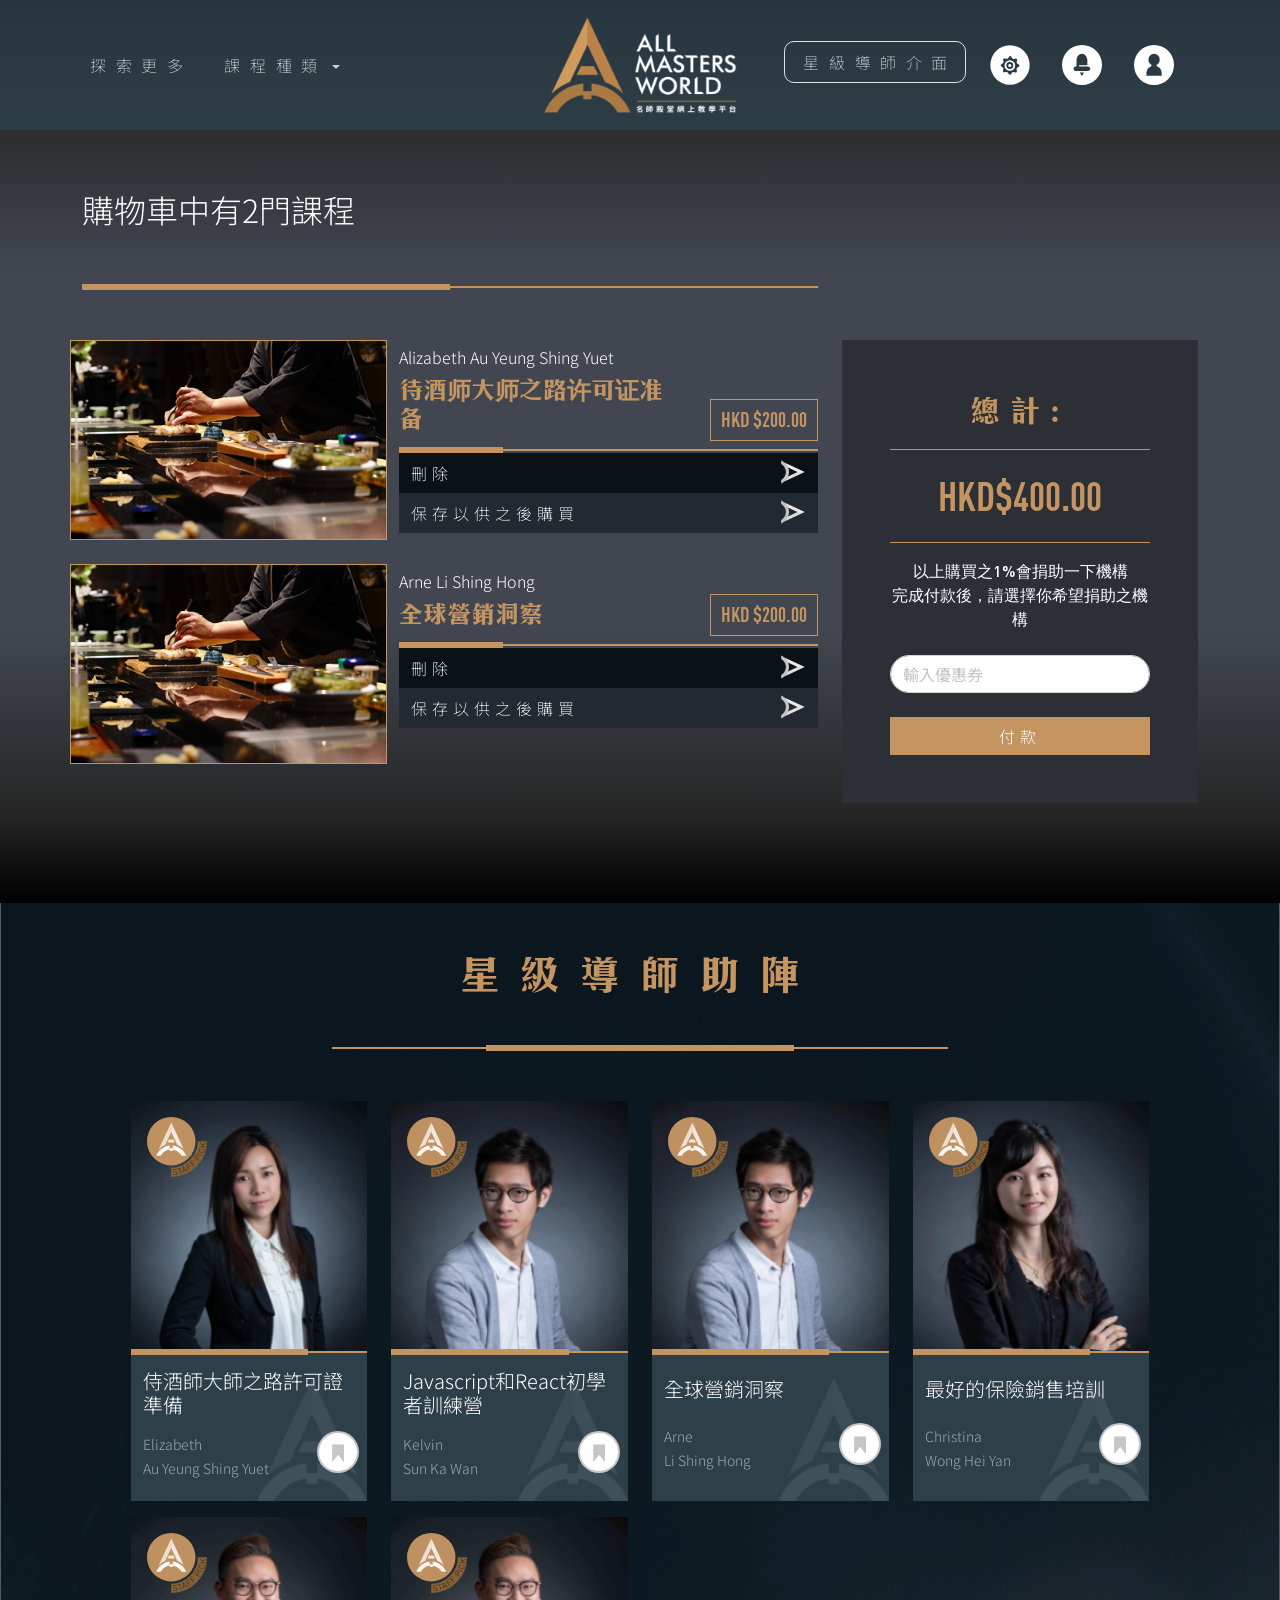
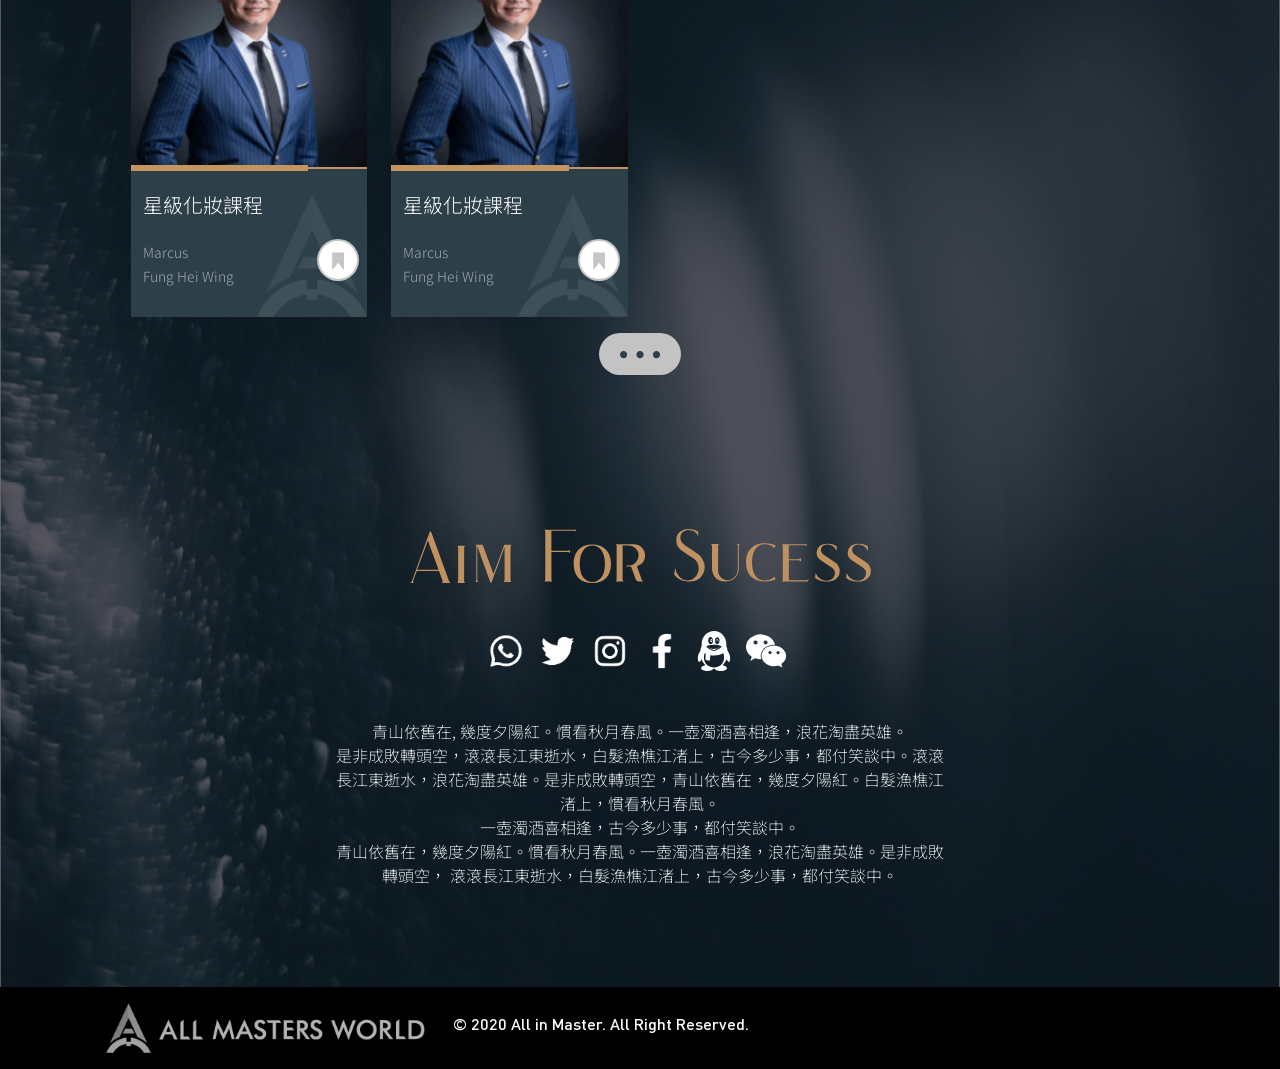
==== cart.html @ 0d6f46b7 "first upload" ====
<!doctype html>
<html lang="en">

<head>
    <meta charset="utf-8">
    <meta name="viewport" content="width=device-width, initial-scale=1">
    <meta name="description" content="">
    <meta name="author" content="Tech Maker - Orbit Life Enrichment">
    <meta name="generator" content="Hugo 0.75.1">
    <title>All In Master</title>
    <link rel="canonical" href="https://v5.getbootstrap.com/docs/5.0/examples/navbars/">
    <link href="https://fonts.googleapis.com/css2?family=Noto+Sans+TC:wght@100;300;400&display=swap" rel="stylesheet">
    <!-- Bootstrap core CSS -->
    <link href="assets/vendors/css/bootstrap.min.css" rel="stylesheet">
    <link href="assets/css/app.css" rel="stylesheet">
    <style>
        .bd-placeholder-img {
                font-size: 1.125rem;
                text-anchor: middle;
                -webkit-user-select: none;
                -moz-user-select: none;
                -ms-user-select: none;
                user-select: none;
            }

            @media (min-width: 768px) {
                .bd-placeholder-img-lg {
                font-size: 3.5rem;
                }
            }
        </style>
    <!-- Custom styles for this template -->
    <link href="navbar.css" rel="stylesheet">
</head>

<body>
    <nav class="navbar navbar-expand-lg navbar-dark bg-dark-0 main-navbar">
        <div class="container-xl">
            <div class="collapse navbar-collapse" id="navbarsExample07XL">
                <ul class="navbar-nav  mb-2 mb-lg-0 ">
                    <li class="nav-item menu_link mr-3">
                        <a class="nav-link grand-text" aria-current="page" href="#">探索更多</a>
                    </li>
                    <li class="nav-item dropdown menu_link">
                        <a class="nav-link dropdown-toggle" href="#" id="navbarDropdown" role="button" data-toggle="dropdown" aria-expanded="false">
                            課程種類
                        </a>
                        <ul class="dropdown-menu" aria-labelledby="navbarDropdown">
                            <li><a class="dropdown-item sub-menu-item" href="#">分類一</a></li>
                            <li><a class="dropdown-item sub-menu-item" href="#">分類二</a>
                            </li>
                        </ul>
                    </li>
                </ul>
            </div>
            <a class="navbar-brand" href="http://disputebills.com"><img src="assets/images/logo/aim_website_logo.png" alt="">
            </a>
            <div class="collapse navbar-collapse justify-content-end">
                <ul class="navbar-nav  mb-2 mb-lg-0 ">
                    <li class="nav-item mr-3">
                        <a class="nav-link border border-radius-10 leterSpace_fix" aria-current="page" href="#">星級導師介面</a>
                    </li>
                    <li class="nav-item mr-3">
                        <a class="nav-link " href="#">
                            <svg class="menu_icon" xmlns="http://www.w3.org/2000/svg" width="40" height="40" viewBox="0 0 60.998 61">
                                <g id="SettingIcon" transform="translate(0.5 0.5)">
                                    <path id="Path_18" data-name="Path 18" d="M1621.527,136.2a2.456,2.456,0,1,0,2.458,2.46A2.459,2.459,0,0,0,1621.527,136.2Z" transform="translate(-1591.771 -107.887)" fill="" />
                                    <path id="Path_19" data-name="Path 19" d="M1621.527,130.549a8.112,8.112,0,1,0,8.112,8.114A8.114,8.114,0,0,0,1621.527,130.549Zm0,13.38a5.27,5.27,0,1,1,5.269-5.266A5.269,5.269,0,0,1,1621.527,143.929Z" transform="translate(-1591.768 -107.896)" fill="" />
                                    <path id="Path_20" data-name="Path 20" d="M1620.4,106.463a30,30,0,1,0,30,30A30,30,0,0,0,1620.4,106.463Zm13.3,32.637-1.812,1.065a3.038,3.038,0,0,0-1.424,3.271l.454,2.051a2.025,2.025,0,0,1-2.485,2.4l-2.032-.531a3.034,3.034,0,0,0-3.32,1.306l-1.128,1.769a2.021,2.021,0,0,1-3.454-.063l-1.063-1.81a3.04,3.04,0,0,0-3.271-1.424l-2.049.456a2.024,2.024,0,0,1-2.4-2.485l.529-2.036a3.036,3.036,0,0,0-1.3-3.32l-1.771-1.127a2.021,2.021,0,0,1,.063-3.45l1.81-1.061a3.041,3.041,0,0,0,1.426-3.272l-.454-2.051a2.02,2.02,0,0,1,2.485-2.4l2.03.53a3.035,3.035,0,0,0,3.32-1.309l1.13-1.769a2.024,2.024,0,0,1,3.452.063l1.062,1.81a3.035,3.035,0,0,0,3.27,1.424l2.051-.453a2.024,2.024,0,0,1,2.4,2.489l-.531,2.029a3.042,3.042,0,0,0,1.306,3.32l1.771,1.123A2.026,2.026,0,0,1,1633.7,139.1Z" transform="translate(-1590.398 -106.463)" fill="" stroke="" stroke-width="1" />
                                </g>
                            </svg>
                        </a>
                    </li>
                    <li class="nav-item mr-3">
                        <a class="nav-link" href="#">
                            <svg class="menu_icon" xmlns="http://www.w3.org/2000/svg" width="40" height="40" viewBox="0 0 60.004 60">
                                <path id="Path_21" data-name="Path 21" d="M1728.811,106.463a30,30,0,1,0,30,30A30,30,0,0,0,1728.811,106.463Zm.525,45.213a.675.675,0,0,1-1.328.081l-2.53-4.215h6.387C1731.857,147.542,1729.336,151.676,1729.336,151.676Zm7.6-6.166h-16.525c-2.415,0-4.187-1.625-4.187-3.542,0-1.87,1.92-3.46,4.362-3.539v-8.476c0-5.819,3.616-10.538,8.131-10.538s8.135,4.718,8.135,10.538v7.018h-11.881c-.42,0-.724.077-.724.5v.189c0,.423.3.939.724.939h11.966c2.415,0,4.377,1.539,4.377,3.46S1739.347,145.509,1736.932,145.509Z" transform="translate(-1698.811 -106.463)" fill="" />
                            </svg>
                        </a>
                    </li>
                    <li class="nav-item mr-3">
                        <a class="nav-link" href="#">
                            <svg class="menu_icon" xmlns="http://www.w3.org/2000/svg" width="40" height="40" viewBox="0 0 59.999 60">
                                <path id="Path_37" data-name="Path 37" d="M2055.642,148.335a30,30,0,1,0,30,30A30,30,0,0,0,2055.642,148.335Zm11.628,46.2h-23.02c-.107-6.91.724-10.964,5.542-13.319a4.93,4.93,0,0,0,2.352-2.953,8.847,8.847,0,0,1-4.755-7.941,8.381,8.381,0,1,1,16.743-.015,8.813,8.813,0,0,1-4.758,7.915,5.012,5.012,0,0,0,2.352,3C2066.539,183.569,2067.374,187.623,2067.269,194.532Z" transform="translate(-2025.642 -148.335)" fill="" />
                            </svg>
                        </a>
                    </li>
                </ul>
            </div>
        </div>
    </nav>
    <main class="bg-dark">
        <div class="container-fluid course-detail-div pt-50 pb-100  nav-overlap-div pt-md-100 pt-190">
            <div class="row justify-content-center">
                <div class="col-12">
                    <div class="container-fluid container-xl">
                        <div class="row">
                            <div class="col-xl-8 col-lg-8 col-md-8 col-sm-12 col-12 order-md-1 order-2">
                                <div class="row">
                                    <div class="col-xl-12 col-lg-12 col-md-12 col-sm-12 col-12">
                                        <h2 class="text-white">購物車中有2門課程</h2>
                                    </div>
                                </div>
                                <div class="row">
                                    <div class="col-12 py-50">
                                        <hr class="bg-gold h-2 my-0">
                                        <div class="mr-auto w-50">
                                            <hr class="bg-gold h-6 my-0 nv-mt-4">
                                        </div>
                                    </div>
                                </div>
                            </div>
                            <div class="col-xl-4 col-lg-4 col-md-4 col-sm-12 col-12 order-md-2 order-1 pb-md-0 pb-5">
                            </div>
                        </div>
                        <div class="row">
                            <div class="col-xl-8 col-lg-8 col-md-8 col-sm-12 col-12 order-md-1 order-2">
                                <div class="row cart-div">
                                    <div class="col-12">
                                        <!-- Course Structure List Item -->
                                        <div class="row pb-4 cart-list-item">
                                            <div class="col-xl-5 col-lg-5 col-md-5 col-sm-12 col-12 course-thumbnail py-2" style="background-image: url('assets/images/courses/course-thumbnail.jpg')">
                                            </div>
                                            <div class="col-xl-7 col-lg-7 col-md-7 col-sm-12 col-12">
                                                <div class="container-fluid">
                                                    <div class="row py-2">
                                                        <div class="col-xl-8 col-lg-8 col-md-12 col-sm-12 col-12 px-0">
                                                            <h6 class="text-white mb-2">Alizabeth Au Yeung Shing Yuet</h6>
                                                            <h4 class="text-gold font-weight-bold hei-title">待酒师大师之路许可证准备</h4>
                                                        </div>
                                                        <div class="col-xl-4 col-lg-4 col-md-12 col-sm-12 col-12 d-flex align-items-end course-price px-0">
                                                            <button class="DinConBold course-price-btn">HKD $200.00</button>
                                                        </div>
                                                    </div>
                                                    <div class="row">
                                                        <div class="col-12 px-0">
                                                            <hr class="bg-gold h-2 my-0">
                                                            <div class="mr-auto w-25">
                                                                <hr class="bg-gold h-6 my-0 nv-mt-4">
                                                            </div>
                                                        </div>
                                                        <div class="cart-meta-list">
                                                            <div class="title">
                                                                <p class="text-white py-2 mb-0">刪除</p>
                                                            </div>
                                                            <div class="btn">
                                                                <a href="#">
                                                                    <svg class="action-icon" version="1.1" id="Layer_1" xmlns="http://www.w3.org/2000/svg" xmlns:xlink="http://www.w3.org/1999/xlink" x="0px" y="0px" width="60px" height="60px" viewBox="0 0 200 200" enable-background="new 0 0 200 200" xml:space="preserve">
                                                                        <g>
                                                                            <path fill="#DEDEDE" d="M54.055,139.139c-3.55,9.492-8.306,18.4-14.211,26.42c-3.56,5.032-7.564,9.724-11.921,14.044
                                                                                    l170.398-79.417h-60.72L54.055,139.139z" />
                                                                            <path fill="#EAEAEA" d="M54.073,61.242l83.528,38.953h60.72L27.487,20.24c4.505,4.469,8.64,9.326,12.356,14.573
                                                                                    C45.768,42.859,50.532,51.759,54.073,61.242" />
                                                                            <path fill="#C4C4C4" d="M16.91,187.519c12.051-7.12,22.322-16.547,30.239-27.735c3.3-4.497,6.155-9.308,8.649-14.322
                                                                                    c5.571-11.18,9.13-23.435,10.438-36.099H40.261c-1.529,12.978-6.489,24.816-13.756,35.134c-6.49,9.178-14.888,16.427-24.816,22.155
                                                                                    v28.274C7.019,192.85,12.108,190.364,16.91,187.519" />
                                                                            <path fill="#C4C4C4" d="M55.853,54.938c-2.512-5.006-5.385-9.817-8.704-14.342C39.232,29.408,28.96,19.786,16.91,12.546
                                                                                    c-4.802-2.883-9.891-5.404-15.23-7.472v28.645c9.937,5.358,18.335,12.987,24.825,21.776c7.268,10.317,12.227,22.535,13.756,35.522
                                                                                    h25.975C64.928,78.132,61.388,66.006,55.853,54.938" />
                                                                            <polygon fill="#C4C4C4" points="66.245,104.422 66.245,100.908 66.245,99.471 66.245,95.958 66.245,91.027 46.657,91.027 
                                                                                    40.409,91.027 40.409,95.485 40.409,104.903 40.409,109.362 46.657,109.362 66.245,109.362     " />
                                                                        </g>
                                                                    </svg>
                                                                </a>
                                                            </div>
                                                        </div>
                                                        <div class="cart-meta-list">
                                                            <div class="title">
                                                                <p class="text-white py-2 mb-0">保存以供之後購買</p>
                                                            </div>
                                                            <div class="btn">
                                                                <a href="#">
                                                                    <svg class="action-icon" version="1.1" id="Layer_1" xmlns="http://www.w3.org/2000/svg" xmlns:xlink="http://www.w3.org/1999/xlink" x="0px" y="0px" width="60px" height="60px" viewBox="0 0 200 200" enable-background="new 0 0 200 200" xml:space="preserve">
                                                                        <g>
                                                                            <path fill="#DEDEDE" d="M54.055,139.139c-3.55,9.492-8.306,18.4-14.211,26.42c-3.56,5.032-7.564,9.724-11.921,14.044
                                                                                    l170.398-79.417h-60.72L54.055,139.139z" />
                                                                            <path fill="#EAEAEA" d="M54.073,61.242l83.528,38.953h60.72L27.487,20.24c4.505,4.469,8.64,9.326,12.356,14.573
                                                                                    C45.768,42.859,50.532,51.759,54.073,61.242" />
                                                                            <path fill="#C4C4C4" d="M16.91,187.519c12.051-7.12,22.322-16.547,30.239-27.735c3.3-4.497,6.155-9.308,8.649-14.322
                                                                                    c5.571-11.18,9.13-23.435,10.438-36.099H40.261c-1.529,12.978-6.489,24.816-13.756,35.134c-6.49,9.178-14.888,16.427-24.816,22.155
                                                                                    v28.274C7.019,192.85,12.108,190.364,16.91,187.519" />
                                                                            <path fill="#C4C4C4" d="M55.853,54.938c-2.512-5.006-5.385-9.817-8.704-14.342C39.232,29.408,28.96,19.786,16.91,12.546
                                                                                    c-4.802-2.883-9.891-5.404-15.23-7.472v28.645c9.937,5.358,18.335,12.987,24.825,21.776c7.268,10.317,12.227,22.535,13.756,35.522
                                                                                    h25.975C64.928,78.132,61.388,66.006,55.853,54.938" />
                                                                            <polygon fill="#C4C4C4" points="66.245,104.422 66.245,100.908 66.245,99.471 66.245,95.958 66.245,91.027 46.657,91.027 
                                                                                    40.409,91.027 40.409,95.485 40.409,104.903 40.409,109.362 46.657,109.362 66.245,109.362     " />
                                                                        </g>
                                                                    </svg>
                                                                </a>
                                                            </div>
                                                        </div>
                                                    </div>
                                                </div>
                                            </div>
                                        </div>
                                        <!-- End of Course Structure List Item -->
                                        <!-- Course Structure List Item -->
                                        <div class="row pb-4 cart-list-item">
                                            <div class="col-xl-5 col-lg-5 col-md-5 col-sm-12 col-12 course-thumbnail py-2" style="background-image: url('assets/images/courses/course-thumbnail.jpg')">
                                            </div>
                                            <div class="col-xl-7 col-lg-7 col-md-7 col-sm-12 col-12">
                                                <div class="container-fluid">
                                                    <div class="row py-2">
                                                        <div class="col-xl-8 col-lg-8 col-md-12 col-sm-12 col-12 px-0">
                                                            <h6 class="text-white mb-2">Arne Li Shing Hong</h6>
                                                            <h4 class="text-gold font-weight-bold hei-title">全球營銷洞察</h4>
                                                        </div>
                                                        <div class="col-xl-4 col-lg-4 col-md-12 col-sm-12 col-12 d-flex align-items-end course-price px-0">
                                                            <button class="DinConBold course-price-btn">HKD $200.00</button>
                                                        </div>
                                                    </div>
                                                    <div class="row">
                                                        <div class="col-12 px-0">
                                                            <hr class="bg-gold h-2 my-0">
                                                            <div class="mr-auto w-25">
                                                                <hr class="bg-gold h-6 my-0 nv-mt-4">
                                                            </div>
                                                        </div>
                                                        <div class="cart-meta-list">
                                                            <div class="title">
                                                                <p class="text-white py-2 mb-0">刪除</p>
                                                            </div>
                                                            <div class="btn">
                                                                <a href="#">
                                                                    <svg class="action-icon" version="1.1" id="Layer_1" xmlns="http://www.w3.org/2000/svg" xmlns:xlink="http://www.w3.org/1999/xlink" x="0px" y="0px" width="60px" height="60px" viewBox="0 0 200 200" enable-background="new 0 0 200 200" xml:space="preserve">
                                                                        <g>
                                                                            <path fill="#DEDEDE" d="M54.055,139.139c-3.55,9.492-8.306,18.4-14.211,26.42c-3.56,5.032-7.564,9.724-11.921,14.044
                                                                                    l170.398-79.417h-60.72L54.055,139.139z" />
                                                                            <path fill="#EAEAEA" d="M54.073,61.242l83.528,38.953h60.72L27.487,20.24c4.505,4.469,8.64,9.326,12.356,14.573
                                                                                    C45.768,42.859,50.532,51.759,54.073,61.242" />
                                                                            <path fill="#C4C4C4" d="M16.91,187.519c12.051-7.12,22.322-16.547,30.239-27.735c3.3-4.497,6.155-9.308,8.649-14.322
                                                                                    c5.571-11.18,9.13-23.435,10.438-36.099H40.261c-1.529,12.978-6.489,24.816-13.756,35.134c-6.49,9.178-14.888,16.427-24.816,22.155
                                                                                    v28.274C7.019,192.85,12.108,190.364,16.91,187.519" />
                                                                            <path fill="#C4C4C4" d="M55.853,54.938c-2.512-5.006-5.385-9.817-8.704-14.342C39.232,29.408,28.96,19.786,16.91,12.546
                                                                                    c-4.802-2.883-9.891-5.404-15.23-7.472v28.645c9.937,5.358,18.335,12.987,24.825,21.776c7.268,10.317,12.227,22.535,13.756,35.522
                                                                                    h25.975C64.928,78.132,61.388,66.006,55.853,54.938" />
                                                                            <polygon fill="#C4C4C4" points="66.245,104.422 66.245,100.908 66.245,99.471 66.245,95.958 66.245,91.027 46.657,91.027 
                                                                                    40.409,91.027 40.409,95.485 40.409,104.903 40.409,109.362 46.657,109.362 66.245,109.362     " />
                                                                        </g>
                                                                    </svg>
                                                                </a>
                                                            </div>
                                                        </div>
                                                        <div class="cart-meta-list">
                                                            <div class="title">
                                                                <p class="text-white py-2 mb-0">保存以供之後購買</p>
                                                            </div>
                                                            <div class="btn">
                                                                <a href="#">
                                                                    <svg class="action-icon" version="1.1" id="Layer_1" xmlns="http://www.w3.org/2000/svg" xmlns:xlink="http://www.w3.org/1999/xlink" x="0px" y="0px" width="60px" height="60px" viewBox="0 0 200 200" enable-background="new 0 0 200 200" xml:space="preserve">
                                                                        <g>
                                                                            <path fill="#DEDEDE" d="M54.055,139.139c-3.55,9.492-8.306,18.4-14.211,26.42c-3.56,5.032-7.564,9.724-11.921,14.044
                                                                                    l170.398-79.417h-60.72L54.055,139.139z" />
                                                                            <path fill="#EAEAEA" d="M54.073,61.242l83.528,38.953h60.72L27.487,20.24c4.505,4.469,8.64,9.326,12.356,14.573
                                                                                    C45.768,42.859,50.532,51.759,54.073,61.242" />
                                                                            <path fill="#C4C4C4" d="M16.91,187.519c12.051-7.12,22.322-16.547,30.239-27.735c3.3-4.497,6.155-9.308,8.649-14.322
                                                                                    c5.571-11.18,9.13-23.435,10.438-36.099H40.261c-1.529,12.978-6.489,24.816-13.756,35.134c-6.49,9.178-14.888,16.427-24.816,22.155
                                                                                    v28.274C7.019,192.85,12.108,190.364,16.91,187.519" />
                                                                            <path fill="#C4C4C4" d="M55.853,54.938c-2.512-5.006-5.385-9.817-8.704-14.342C39.232,29.408,28.96,19.786,16.91,12.546
                                                                                    c-4.802-2.883-9.891-5.404-15.23-7.472v28.645c9.937,5.358,18.335,12.987,24.825,21.776c7.268,10.317,12.227,22.535,13.756,35.522
                                                                                    h25.975C64.928,78.132,61.388,66.006,55.853,54.938" />
                                                                            <polygon fill="#C4C4C4" points="66.245,104.422 66.245,100.908 66.245,99.471 66.245,95.958 66.245,91.027 46.657,91.027 
                                                                                    40.409,91.027 40.409,95.485 40.409,104.903 40.409,109.362 46.657,109.362 66.245,109.362     " />
                                                                        </g>
                                                                    </svg>
                                                                </a>
                                                            </div>
                                                        </div>
                                                    </div>
                                                </div>
                                            </div>
                                        </div>
                                        <!-- End of Course Structure List Item -->
                                    </div>
                                </div>
                            </div>
                            <div class="col-xl-4 col-lg-4 col-md-4 col-sm-12 col-12 order-md-2 order-1 pb-md-0 pb-5">
                                <div class="cart-summary-div">
                                    <div class="align-items-center justify-content-center p-5">
                                        <p class="cart-summary-title hei-title mb-0 letter-space-10">總計:</p>
                                        <hr class="bg-gold">
                                        <p class="cart-summary-price DinConBold mb-0">HKD$400.00</p>
                                        <hr class="bg-gold">
                                        <p class="dinpro text-white mb-0">以上購買之1%會捐助一下機構<br>完成付款後，請選擇你希望捐助之機構</p>
                                        <input type="text" class="form-control cart-coupon my-4" id="coupon_code" placeholder="輸入優惠券">
                                        <a href="#" class="btn btn-block checkout-btn">付款</a>
                                    </div>
                                </div>
                            </div>
                        </div>
                    </div>
                </div>
            </div>
        </div>
        <div class="container-fluid instructor-bg">
            <div class="row justify-content-center pt-5">
                <div class="col-lg-6">
                    <div class="primary-header">
                        <h1 class="text-center text-gold mb-5 letter-space-20 hei-title">星級導師助陣</h1>
                        <hr class="bg-gold h-2 my-0">
                        <div class="ml-auto mr-auto w-50">
                            <hr class="bg-gold h-6 my-0 nv-mt-4">
                        </div>
                    </div>
                </div>
                <div class="col-lg-10 instructor-grid-container py-50">
                    <div class="container-fluid">
                        <!-- Listing container for Instructor/Tutor -->
                        <div class="row" id="instructor-container">
                            <div class="col-xxl-2 col-xl-3 col-lg-3 col-md-4 col-sm-6 col-6 instructor-item mb-3">
                                <div class="instructor-img p-sm-3 p-2" style="background-image: url('assets/images/instructors/tutor_5.png')">
                                    <img class="staff-pick-badge" alt="">
                                </div>
                                <div class="container instructor-info-div pt-sm-0 pt-0 pb-3">
                                    <div class="instructor-overlay"></div>
                                    <div class="row d-flex align-items-between instructor-info h-100">
                                        <div class="col-12 px-0 pb-2">
                                            <hr class="bg-gold h-2 my-0">
                                            <div class="mr-auto w-75">
                                                <hr class="bg-gold h-6 my-0 nv-mt-4">
                                            </div>
                                        </div>
                                        <div class="col-12">
                                            <a href="#">
                                                <h5 class="text-white">侍酒師大師之路許可證準備</h5>
                                            </a>
                                        </div>
                                        <div class="col-10 instructor-name">
                                            <a href="#">
                                                <p class="text-white mb-0"><small>Elizabeth</small></p>
                                                <p class="text-white mb-0"><small>Au Yeung Shing Yuet</small></p>
                                            </a>
                                        </div>
                                        <div class="col-2 instructor-bookmark">
                                            <svg class="bookmark-icon-bg" xmlns="http://www.w3.org/2000/svg">
                                                <circle id="Ellipse_2" data-name="Ellipse 2" cx="21" cy="21" r="21" fill="#c6c6c6" />
                                            </svg>
                                            <a href="#test">
                                                <svg class="bookmark-icon" xmlns="http://www.w3.org/2000/svg">
                                                    <path id="Path_53" data-name="Path 53" d="M371.661,2933.972a19,19,0,1,0,19,19A19,19,0,0,0,371.661,2933.972Zm6.028,27.741a.676.676,0,0,1-.673.672l-5.177-6.747-5.376,6.747a.63.63,0,0,1-.618-.672v-15.847c0-.369.2-.4.566-.4h10.6c.37,0,.677.03.677.4Z" transform="translate(-352.661 -2933.972)" fill="#fff" />
                                                </svg>
                                            </a>
                                        </div>
                                    </div>
                                </div>
                            </div>
                            <div class="col-xxl-2 col-xl-3 col-lg-3 col-md-4 col-sm-6 col-6 instructor-item mb-3">
                                <div class="instructor-img p-sm-3 p-2" style="background-image: url('assets/images/instructors/tutor_2.png')">
                                    <img class="staff-pick-badge" alt="">
                                </div>
                                <div class="container instructor-info-div pt-sm-0 pt-0 pb-3">
                                    <div class="instructor-overlay"></div>
                                    <div class="row d-flex align-items-between instructor-info h-100">
                                        <div class="col-12 px-0 pb-2">
                                            <hr class="bg-gold h-2 my-0">
                                            <div class="mr-auto w-75">
                                                <hr class="bg-gold h-6 my-0 nv-mt-4">
                                            </div>
                                        </div>
                                        <div class="col-12">
                                            <a href="#">
                                                <h5 class="text-white">Javascript和React初學者訓練營</h5>
                                            </a>
                                        </div>
                                        <div class="col-10 instructor-name">
                                            <a href="#">
                                                <p class="text-white mb-0"><small>Kelvin</small></p>
                                                <p class="text-white mb-0"><small>Sun Ka Wan</small></p>
                                            </a>
                                        </div>
                                        <div class="col-2 instructor-bookmark">
                                            <svg class="bookmark-icon-bg" xmlns="http://www.w3.org/2000/svg">
                                                <circle id="Ellipse_2" data-name="Ellipse 2" cx="21" cy="21" r="21" fill="#c6c6c6" />
                                            </svg>
                                            <a href="#test">
                                                <svg class="bookmark-icon" xmlns="http://www.w3.org/2000/svg">
                                                    <path id="Path_53" data-name="Path 53" d="M371.661,2933.972a19,19,0,1,0,19,19A19,19,0,0,0,371.661,2933.972Zm6.028,27.741a.676.676,0,0,1-.673.672l-5.177-6.747-5.376,6.747a.63.63,0,0,1-.618-.672v-15.847c0-.369.2-.4.566-.4h10.6c.37,0,.677.03.677.4Z" transform="translate(-352.661 -2933.972)" fill="#fff" />
                                                </svg>
                                            </a>
                                        </div>
                                    </div>
                                </div>
                            </div>
                            <div class="col-xxl-2 col-xl-3 col-lg-3 col-md-4 col-sm-6 col-6 instructor-item mb-3">
                                <div class="instructor-img p-sm-3 p-2" style="background-image: url('assets/images/instructors/tutor_2.png')">
                                    <img class="staff-pick-badge" alt="">
                                </div>
                                <div class="container instructor-info-div pt-sm-0 pt-0 pb-3">
                                    <div class="instructor-overlay"></div>
                                    <div class="row d-flex align-items-between instructor-info h-100">
                                        <div class="col-12 px-0 pb-2">
                                            <hr class="bg-gold h-2 my-0">
                                            <div class="mr-auto w-75">
                                                <hr class="bg-gold h-6 my-0 nv-mt-4">
                                            </div>
                                        </div>
                                        <div class="col-12">
                                            <a href="#">
                                                <h5 class="text-white">全球營銷洞察</h5>
                                            </a>
                                        </div>
                                        <div class="col-10 instructor-name">
                                            <a href="#">
                                                <p class="text-white mb-0"><small>Arne</small></p>
                                                <p class="text-white mb-0"><small>Li Shing Hong</small></p>
                                            </a>
                                        </div>
                                        <div class="col-2 instructor-bookmark">
                                            <svg class="bookmark-icon-bg" xmlns="http://www.w3.org/2000/svg">
                                                <circle id="Ellipse_2" data-name="Ellipse 2" cx="21" cy="21" r="21" fill="#c6c6c6" />
                                            </svg>
                                            <a href="#test">
                                                <svg class="bookmark-icon" xmlns="http://www.w3.org/2000/svg">
                                                    <path id="Path_53" data-name="Path 53" d="M371.661,2933.972a19,19,0,1,0,19,19A19,19,0,0,0,371.661,2933.972Zm6.028,27.741a.676.676,0,0,1-.673.672l-5.177-6.747-5.376,6.747a.63.63,0,0,1-.618-.672v-15.847c0-.369.2-.4.566-.4h10.6c.37,0,.677.03.677.4Z" transform="translate(-352.661 -2933.972)" fill="#fff" />
                                                </svg>
                                            </a>
                                        </div>
                                    </div>
                                </div>
                            </div>
                            <div class="col-xxl-2 col-xl-3 col-lg-3 col-md-4 col-sm-6 col-6 instructor-item mb-3">
                                <div class="instructor-img p-sm-3 p-2" style="background-image: url('assets/images/instructors/tutor_6.png')">
                                    <img class="staff-pick-badge" alt="">
                                </div>
                                <div class="container instructor-info-div pt-sm-0 pt-0 pb-3">
                                    <div class="instructor-overlay"></div>
                                    <div class="row d-flex align-items-between instructor-info h-100">
                                        <div class="col-12 px-0 pb-2">
                                            <hr class="bg-gold h-2 my-0">
                                            <div class="mr-auto w-75">
                                                <hr class="bg-gold h-6 my-0 nv-mt-4">
                                            </div>
                                        </div>
                                        <div class="col-12">
                                            <a href="#">
                                                <h5 class="text-white">最好的保險銷售培訓</h5>
                                            </a>
                                        </div>
                                        <div class="col-10 instructor-name">
                                            <a href="#">
                                                <p class="text-white mb-0"><small>Christina</small></p>
                                                <p class="text-white mb-0"><small>Wong Hei Yan</small></p>
                                            </a>
                                        </div>
                                        <div class="col-2 instructor-bookmark">
                                            <svg class="bookmark-icon-bg" xmlns="http://www.w3.org/2000/svg">
                                                <circle id="Ellipse_2" data-name="Ellipse 2" cx="21" cy="21" r="21" fill="#c6c6c6" />
                                            </svg>
                                            <a href="#test">
                                                <svg class="bookmark-icon" xmlns="http://www.w3.org/2000/svg">
                                                    <path id="Path_53" data-name="Path 53" d="M371.661,2933.972a19,19,0,1,0,19,19A19,19,0,0,0,371.661,2933.972Zm6.028,27.741a.676.676,0,0,1-.673.672l-5.177-6.747-5.376,6.747a.63.63,0,0,1-.618-.672v-15.847c0-.369.2-.4.566-.4h10.6c.37,0,.677.03.677.4Z" transform="translate(-352.661 -2933.972)" fill="#fff" />
                                                </svg>
                                            </a>
                                        </div>
                                    </div>
                                </div>
                            </div>
                            <div class="col-xxl-2 col-xl-3 col-lg-3 col-md-4 col-sm-6 col-6 instructor-item mb-3">
                                <div class="instructor-img p-sm-3 p-2" style="background-image: url('assets/images/instructors/tutor_7.png')">
                                    <img class="staff-pick-badge" alt="">
                                </div>
                                <div class="container instructor-info-div pt-sm-0 pt-0 pb-3">
                                    <div class="instructor-overlay"></div>
                                    <div class="row d-flex align-items-between instructor-info h-100">
                                        <div class="col-12 px-0 pb-2">
                                            <hr class="bg-gold h-2 my-0">
                                            <div class="mr-auto w-75">
                                                <hr class="bg-gold h-6 my-0 nv-mt-4">
                                            </div>
                                        </div>
                                        <div class="col-12">
                                            <a href="#">
                                                <h5 class="text-white">星級化妝課程</h5>
                                            </a>
                                        </div>
                                        <div class="col-10 instructor-name">
                                            <a href="#">
                                                <p class="text-white mb-0"><small>Marcus</small></p>
                                                <p class="text-white mb-0"><small>Fung Hei Wing</small></p>
                                            </a>
                                        </div>
                                        <div class="col-2 instructor-bookmark">
                                            <svg class="bookmark-icon-bg" xmlns="http://www.w3.org/2000/svg">
                                                <circle id="Ellipse_2" data-name="Ellipse 2" cx="21" cy="21" r="21" fill="#c6c6c6" />
                                            </svg>
                                            <a href="#test">
                                                <svg class="bookmark-icon" xmlns="http://www.w3.org/2000/svg">
                                                    <path id="Path_53" data-name="Path 53" d="M371.661,2933.972a19,19,0,1,0,19,19A19,19,0,0,0,371.661,2933.972Zm6.028,27.741a.676.676,0,0,1-.673.672l-5.177-6.747-5.376,6.747a.63.63,0,0,1-.618-.672v-15.847c0-.369.2-.4.566-.4h10.6c.37,0,.677.03.677.4Z" transform="translate(-352.661 -2933.972)" fill="#fff" />
                                                </svg>
                                            </a>
                                        </div>
                                    </div>
                                </div>
                            </div>
                            <div class="col-xxl-2 col-xl-3 col-lg-3 col-md-4 col-sm-6 col-6 instructor-item mb-3">
                                <div class="instructor-img p-sm-3 p-2" style="background-image: url('assets/images/instructors/tutor_7.png')">
                                    <img class="staff-pick-badge" alt="">
                                </div>
                                <div class="container instructor-info-div pt-sm-0 pt-0 pb-3">
                                    <div class="instructor-overlay"></div>
                                    <div class="row d-flex align-items-between instructor-info h-100">
                                        <div class="col-12 px-0 pb-2">
                                            <hr class="bg-gold h-2 my-0">
                                            <div class="mr-auto w-75">
                                                <hr class="bg-gold h-6 my-0 nv-mt-4">
                                            </div>
                                        </div>
                                        <div class="col-12">
                                            <a href="#">
                                                <h5 class="text-white">星級化妝課程</h5>
                                            </a>
                                        </div>
                                        <div class="col-10 instructor-name">
                                            <a href="#">
                                                <p class="text-white mb-0"><small>Marcus</small></p>
                                                <p class="text-white mb-0"><small>Fung Hei Wing</small></p>
                                            </a>
                                        </div>
                                        <div class="col-2 instructor-bookmark">
                                            <svg class="bookmark-icon-bg" xmlns="http://www.w3.org/2000/svg">
                                                <circle id="Ellipse_2" data-name="Ellipse 2" cx="21" cy="21" r="21" fill="#c6c6c6" />
                                            </svg>
                                            <a href="#test">
                                                <svg class="bookmark-icon" xmlns="http://www.w3.org/2000/svg">
                                                    <path id="Path_53" data-name="Path 53" d="M371.661,2933.972a19,19,0,1,0,19,19A19,19,0,0,0,371.661,2933.972Zm6.028,27.741a.676.676,0,0,1-.673.672l-5.177-6.747-5.376,6.747a.63.63,0,0,1-.618-.672v-15.847c0-.369.2-.4.566-.4h10.6c.37,0,.677.03.677.4Z" transform="translate(-352.661 -2933.972)" fill="#fff" />
                                                </svg>
                                            </a>
                                        </div>
                                    </div>
                                </div>
                            </div>
                        </div>
                        <!-- End of listing container -->
                        <div class="row justify-content-center">
                            <div class="col-10 text-center">
                                <a class="btn load-more-btn">
                                    <svg xmlns="http://www.w3.org/2000/svg" width="40.049" height="7.286" viewBox="0 0 40.049 7.286">
                                        <g id="Group_34" data-name="Group 34" transform="translate(-957.898 674.266)">
                                            <path id="Path_77" data-name="Path 77" d="M961.468-674.266a3.418,3.418,0,0,1,2.525,1.058,3.54,3.54,0,0,1,1.044,2.585,3.555,3.555,0,0,1-1.044,2.571,3.4,3.4,0,0,1-2.525,1.072,3.394,3.394,0,0,1-2.525-1.072,3.552,3.552,0,0,1-1.045-2.571,3.537,3.537,0,0,1,1.045-2.585A3.415,3.415,0,0,1,961.468-674.266Z" fill="#2d3f49" />
                                            <path id="Path_78" data-name="Path 78" d="M977.923-674.266a3.418,3.418,0,0,1,2.525,1.058,3.54,3.54,0,0,1,1.044,2.585,3.556,3.556,0,0,1-1.044,2.571,3.4,3.4,0,0,1-2.525,1.072,3.394,3.394,0,0,1-2.525-1.072,3.552,3.552,0,0,1-1.045-2.571,3.537,3.537,0,0,1,1.045-2.585A3.415,3.415,0,0,1,977.923-674.266Z" fill="#2d3f49" />
                                            <path id="Path_79" data-name="Path 79" d="M994.378-674.266a3.418,3.418,0,0,1,2.525,1.058,3.54,3.54,0,0,1,1.044,2.585,3.556,3.556,0,0,1-1.044,2.571,3.4,3.4,0,0,1-2.525,1.072,3.394,3.394,0,0,1-2.525-1.072,3.552,3.552,0,0,1-1.045-2.571,3.537,3.537,0,0,1,1.045-2.585A3.415,3.415,0,0,1,994.378-674.266Z" fill="#2d3f49" />
                                        </g>
                                    </svg>
                                </a>
                            </div>
                        </div>
                    </div>
                </div>
            </div>
            <div class="row justify-content-center">
                <div class="col-lg-6 py-100">
                    <div class="primary-header text-center">
                        <h1 class="text-gold mb-5 letter-space-20 AFS_tex"><img src="assets/images/logo/AFS_text.svg"></h1>
                        <ul class="ml-auto mr-auto align-items-center list-inline nav-social">
                            <li class="list-inline-item mr-2">
                                <a class="social-link" href="#">
                                    <svg id="whatsappIcon" xmlns="http://www.w3.org/2000/svg" xmlns:xlink="http://www.w3.org/1999/xlink" width="40" height="40" viewBox="0 0 40 40">
                                        <image id="whatsappIcon-2" data-name="whatsappIcon" width="40" height="40" xlink:href="[data-uri]" />
                                    </svg>
                                </a>
                            </li>
                            <li class="list-inline-item mr-2">
                                <a class="social-link" href="#">
                                    <svg xmlns="http://www.w3.org/2000/svg" xmlns:xlink="http://www.w3.org/1999/xlink" width="40" height="40" viewBox="0 0 40 40">
                                        <image id="twitterIcon" width="40" height="40" xlink:href="[data-uri]" />
                                    </svg>
                                </a>
                            </li>
                            <li class="list-inline-item mr-2">
                                <a class="social-link" href="#">
                                    <svg id="instagramIcon" xmlns="http://www.w3.org/2000/svg" xmlns:xlink="http://www.w3.org/1999/xlink" width="40" height="40" viewBox="0 0 40 40">
                                        <image id="instagramIcon-2" data-name="instagramIcon" width="40" height="40" xlink:href="[data-uri]" />
                                    </svg>
                                </a>
                            </li>
                            <li class="list-inline-item mr-2">
                                <a class="social-link" href="#">
                                    <svg xmlns="http://www.w3.org/2000/svg" xmlns:xlink="http://www.w3.org/1999/xlink" width="40" height="40" viewBox="0 0 40 40">
                                        <image id="facebookIcon" width="40" height="40" xlink:href="[data-uri]" />
                                    </svg>
                                </a>
                            </li>
                            <li class="list-inline-item mr-2">
                                <a class="social-link text-white" href="#">
                                    <svg xmlns="http://www.w3.org/2000/svg" width="40" height="40"  viewBox="0 0 73.89 91.23"><defs><style>.cls-1{fill:#fff;}</style></defs><g id="圖層_2" data-name="圖層 2"><g id="圖層_1-2" data-name="圖層 1"><path class="cls-1" d="M67.69,44.5c-.24-3.45-.89-7.58-2.67-10C66.73,12.68,51.91-.22,37,0S7.17,12.68,8.88,34.48C7.11,36.92,6.45,41,6.22,44.5,1.83,51.23-3,61.49,2.39,71.4a10.07,10.07,0,0,0,5.68-7,37.72,37.72,0,0,0,9.27,13.75c-5.9,1.15-10.1,3.93-9.95,7,.17,3.74,6.86,6.49,14.92,6.1,6.71-.32,12.26-2.68,13.84-5.63.17,0,1.44,0,1.61,0,1.57,3,7.13,5.33,13.84,5.63,8.06.37,14.75-2.36,14.92-6.1.13-3-4-5.81-9.95-7A37.69,37.69,0,0,0,65.84,64.4a10.07,10.07,0,0,0,5.68,7c5.37-9.9.53-20.17-3.84-26.9h0ZM44.49,14.33c3,.09,5.27,3.7,5.13,8.07S47,30.23,44,30.12s-5.25-3.69-5.12-8.07S41.54,14.24,44.49,14.33ZM29,13.83c3.05-.11,5.64,3.47,5.79,8S32.54,30,29.49,30.13s-5.65-3.46-5.79-8,2.21-8.24,5.26-8.32ZM19.51,35.15c.4-1.77,10.93-3.91,17.44-3.94s17,2.18,17.45,3.94c.26,1.29-5.51,5.77-9.15,7.22S41,45.68,37,45.68s-4.79-1.94-8.29-3.31c-3.65-1.45-9.42-5.93-9.16-7.22ZM37,83.35c-13.88,0-27.6-11-21.57-32.63.83.45,1.73.86,2.67,1.28-.19,2.71-.78,11.52-.53,12.91.28,1.69,9.24,3,10,2.35s.63-9.15.53-12.23a48.14,48.14,0,0,0,8.87.84,48,48,0,0,0,21.57-5.13c6,21.62-7.68,32.66-21.56,32.62Z"/><path class="cls-1" d="M30.76,18.15c-1.29,0-2.28,1.68-2.22,3.66s1.15,3.56,2.43,3.54,2.28-1.69,2.22-3.68S32,18.12,30.76,18.15Zm.67,4.73c-.48,0-.9-.61-.92-1.43s.33-1.47.82-1.48.89.63.92,1.42S31.91,22.87,31.43,22.88Zm14.74,1h0a.59.59,0,0,1-.57-.6,4.57,4.57,0,0,0-.78-2.91,1.33,1.33,0,0,0-1-.41c-2,0-2,2.87-2,3a.58.58,0,1,1-1.16,0c0-1.44.67-4.16,3.18-4.16a2.51,2.51,0,0,1,1.86.78c1.21,1.27,1.12,3.68,1.11,3.76A.58.58,0,0,1,46.17,23.92ZM36.93,43.71a7.11,7.11,0,0,0,1.7-.14c1.43-.28,2.88-1.63,4.25-2.4,2.94-1.82,3.48-1.48,8.15-5.62a25.44,25.44,0,0,1-9.16,4.8,23,23,0,0,1-4.93.41A20.51,20.51,0,0,1,32,40.35a24.86,24.86,0,0,1-9.16-4.81c4.66,4.15,5.21,3.8,8.16,5.62,1.36.77,2.81,2.14,4.24,2.41a10.75,10.75,0,0,0,1.67.15Z"/></g></g></svg>
                                </a>
                            </li>
                            <li class="list-inline-item mr-2">
                                <a class="social-link text-white" href="#">
                                    <svg xmlns="http://www.w3.org/2000/svg" width="40" height="40"  viewBox="0 0 87.66 72.75"><defs><style>.cls-1{fill:#fff;fill-rule:evenodd;}</style></defs><g id="圖層_2" data-name="圖層 2"><g id="圖層_1-2" data-name="圖層 1"><path class="cls-1" d="M86,39.11A24.19,24.19,0,0,0,74.7,27.6a31.14,31.14,0,0,0-27.87.11c-6,3.06-10.93,8.54-12.35,15.21A19.48,19.48,0,0,0,37,57.38c3.87,6.44,10.87,10.55,18.15,11.87A33.4,33.4,0,0,0,71,68.2c3.07,1.2,5.81,3.13,8.79,4.55q-1.14-3.85-2.46-7.67a25.09,25.09,0,0,0,8.2-9A19.65,19.65,0,0,0,86,39.12ZM49.74,4.54A37,37,0,0,0,19.47,2.18,30.81,30.81,0,0,0,3.6,14.67a23.45,23.45,0,0,0-2.92,18C2.26,39.36,6.93,45,12.6,48.75Q11,53.4,9.47,58.08c3.56-1.86,7.13-3.8,10.69-5.69a39.9,39.9,0,0,0,13.37,1.89,22.59,22.59,0,0,1-.94-10.79,23,23,0,0,1,7.29-13c6.3-5.9,15.23-8.39,23.73-7.78-1.59-7.8-7.07-14.39-14-18.19ZM56.06,41a3.59,3.59,0,1,1-4.6-4.65C54.14,35.25,57.24,38.34,56.06,41Zm17.52.33a3.66,3.66,0,0,1-5.75,1,5.34,5.34,0,0,1-1.26-2.67C67,38,68.1,36.27,70,36.19c2.58-.36,4.88,2.82,3.56,5.17ZM47.45,17.78c0,3.51-4.66,5.7-7.29,3.33a4.48,4.48,0,1,1,7.28-3.37Zm-22.14.89a4.5,4.5,0,0,1-7.1,2.48c-2.78-1.95-2-6.79,1.26-7.78,3.19-1.23,6.81,2,5.85,5.3Z"/></g></g></svg>
                                </a>
                            </li>
                        </ul>
                        <p class="text-center text-white mb-0 mt-5">青山依舊在, 幾度夕陽紅。慣看秋月春風。一壺濁酒喜相逢，浪花淘盡英雄。</p>
                        <p class="text-center text-white mb-0">是非成敗轉頭空，滾滾長江東逝水，白髮漁樵江渚上，古今多少事，都付笑談中。滾滾長江東逝水，浪花淘盡英雄。是非成敗轉頭空，青山依舊在，幾度夕陽紅。白髮漁樵江渚上，慣看秋月春風。</p>
                        <p class="text-center text-white mb-0">一壺濁酒喜相逢，古今多少事，都付笑談中。</p>
                        <p class="text-center text-white mb-0">青山依舊在，幾度夕陽紅。慣看秋月春風。一壺濁酒喜相逢，浪花淘盡英雄。是非成敗轉頭空，
                            滾滾長江東逝水，白髮漁樵江渚上，古今多少事，都付笑談中。</p>
                    </div>
                </div>
            </div>
        </div>
    </main>
    <footer class="bg-black">
        <div class="container-fluid container-lg">
            <p class="py-3 mb-0 text-white dinpro font-weight-lighter"><img class="mx-4" src="assets/icons/all_in_master_footer_logo.png" alt=""> &copy; 2020 All in Master. All Right Reserved.</p>
        </div>
    </footer>
    <script src="assets/vendors/js/bootstrap.bundle.min.js"></script>
    <script src="assets/js/app.js"></script>
</body>
<script>
var vframe = document.getElementById('video_frame');
var vcontext = document.getElementById('video_context_list');
vcontext.style.height = vframe.offsetHeight + 'px';
</script>

</html>
---- assets/css/app.css ----
/* Text selection */
::-moz-selection {
    /* Code for Firefox */
    color: inherit;
    background: transparent;
}

::selection {
    color: inherit;
    background: transparent;
}

body {
    font-family: 'Noto Sans TC', sans-serif;
    font-weight: 200;
    /* add by hoyin */
}

@font-face {
    font-family: Chei3HK;
    src: url("../fonts/Chei3HK-Bold.otf") format("opentype");
}

@font-face {
    font-family: MS_goldHK;
    src: url("../fonts/MSUNGGOLDHK.ttf") format("truetype");
}

@font-face {
    font-family: 'dinPro';
    src: url("../fonts/DINPro-Light.woff") format('woff');
    font-weight: lighter;
}

@font-face {
    font-family: 'dinPro';
    src: url("../fonts/DINPro-Medium.woff") format('woff');
    font-weight: medium;
}

@font-face {
    font-family: 'dinPro';
    src: url("../fonts/DINPro-Bold.woff") format('woff');
    font-weight: bold;
}
@font-face {
    font-family: 'DinConBold';
    src: url("../fonts/DINPro-CondBold.otf") format('opentype');
    font-weight: bold;
}

@font-face {
    font-family: 'aura';
    src: url("../fonts/aura.ttf") format('truetype');

}

.dinpro {
    font-family: 'dinPro';
}

.DinConBold {
    font-family: 'DinConBold';
}

.hei-title {
    font-family: Chei3HK;
}
.title-500{
    font-weight: 500;
}

.aura-title {
    font-family: aura;
}

.MS_goldHK {
    font-family: MS_goldHK;
}

.border-radius-10 {
    border-radius: 10px;
}

body::-webkit-scrollbar {
    width: 5px;
}

/* body:-webkit-scrollbar-corner {
    background: #C49461;
} */

body::-webkit-scrollbar-track {
    box-shadow: inset 0 0 6px #C49461;
}

body::-webkit-scrollbar-thumb {
    background-color: #C49461;
    outline: 1px solid #C49461;
}

nav {
    /* margin-bottom: -130px; */
}

.nav-overlap-div {
    margin-top: -130px;
}

.main-navbar {
    background-color: rgba(45, 63, 73, 0.85);
}


.main-navbar {
    height: 130px;
}

.main-navbar img {
    height: 120px;
}

.navbar-dark .navbar-text {
    color: rgba(255, 255, 255);
}

.nav-link {
    white-space: nowrap;
}

.bg-dark {
    background-color: #080d11;
}

.bg-dark-50 {
    background-color: rgba(0, 0, 0, 0.5) !important;
}

.bg-dark-60 {
    background-color: rgba(0, 0, 0, 0.6) !important;
}

.bg-dark-80 {
    background-color: rgba(0, 0, 0, 0.8) !important;
}

.text-gold {
    color: #C49461 !important;
}

.nv-mt-4 {
    margin-top: -4px !important;
}

.pt-50 {
    padding-top: 50px !important;
}

.pb-50 {
    padding-bottom: 50px !important;
}

.py-50 {
    padding-top: 50px !important;
    padding-bottom: 50px !important;
}

.pt-100 {
    padding-top: 100px !important;
}

.pb-100 {
    padding-bottom: 100px !important;
}

.py-100 {
    padding-top: 100px !important;
    padding-bottom: 100px !important;
}

hr {
    opacity: 1;
}

.h-2 {
    height: 2px !important;
}

.h-4 {
    height: 4px !important;
}

.h-6 {
    height: 6px !important;
}

.text-gold {
    color: #C49461 !important;
}

.text-grey {
    color: #9ba2a3 !important;
}

.bg-black {
    background-color: #000000 !important;
}

.bg-dark {
    background-color: #000F1E !important;
}

.bg-gold {
    background-color: #C49461 !important;
}

.bg-gold-30 {
    background-blend-mode: soft-light;
    background-color: rgba(196, 148, 97, 0.3) !important;
}

.bg-grey {
    background-color: #eaeaea !important;
}

.letter-space-5 {
    letter-spacing: 5px;
}

.letter-space-10 {
    letter-spacing: 10px;
}

.letter-space-20 {
    letter-spacing: 20px;
}

.form-check-input:checked[type=radio] {
    background: none !important;
    background-color: #C49461 !important;
}

.form-check-input:checked {
    border: 3px #ffffff solid;
}

.instructor-overlay {
    background-image: url('../images/background/amw-logo-bg_3.png');
    background-size: cover !important;
    background-position: right top !important;
    background-repeat: no-repeat !important;
    height: 100%;
    width: 100%;
    position: absolute;
    top: 0;
    left: 0;
    right: 0;
    bottom: 0;
    z-index: 2;
}

.instructor-name {
    opacity: 0.55;
    font-weight: 300;
}

.horizontal-gradient-overlay {
    height: 100%;
    width: 100%;
    position: absolute;
    top: 0;
    left: 0;
    right: 0;
    bottom: 0;
    z-index: 2;
    background: -moz-linear-gradient(left, rgba(0, 0, 0, 0.85) 10%, rgba(255, 255, 255, 0) 100%);
    /* FF3.6-15 */
    background: -webkit-linear-gradient(left, rgba(0, 0, 0, 0.85) 10%, rgba(255, 255, 255, 0) 100%);
    /* Chrome10-25,Safari5.1-6 */
    background: linear-gradient(to right, rgba(0, 0, 0, 0.85) 10%, rgba(255, 255, 255, 0) 100%);
    /* W3C, IE10+, FF16+, Chrome26+, Opera12+, Safari7+ */
    filter: progid:DXImageTransform.Microsoft.gradient(startColorstr='#a6000000', endColorstr='#00ffffff', GradientType=1);
    /* IE6-9 */
}

.staff-pick-badge {
    content: url("../icons/staff-pick-badge.svg");
}

.nav-listing li a,
.nav-listing li a:hover,
.nav-listing li a:active {
    text-decoration: none;
}

.nav-listing.text-white li a,
.nav-listing.text-white li a:hover,
.nav-listing.text-white li a:active {
    color: #ffffff !important;
}

.nav-social-listing li {
    font-family: Helvetica, sans-serif;
}

.nav-social-listing li a svg {
    width: 30px;
}

.navbar-nav {
    align-items: baseline;
}

ul.navbar-nav li.nav-item {
    position: relative;

}

.search-box {
    position: absolute;
    opacity: 0;
    width: 300px;
    background: #ffffff;
    top: 85px;
    transition: all ease-in-out 1s;
}

#search-btn:hover .search-box {
    opacity: 1;
}

.search-box::placeholder {
    background: #ababab;
}

.course-dropdown {
    position: absolute;
    opacity: 0;
    width: 200px;
    top: 85px;
}

.course-dropdown ul li:not(:last-child) {
    border-bottom: 1px #000000 solid;
}

.course-dropdown ul li:nth-child(odd) {
    background: rgba(58, 68, 75, 0.9);
}

.course-dropdown ul li:nth-child(even) {
    background: rgba(31, 51, 56, 0.9);
}

.course-dropdown .row {
    height: auto;
    font-size: 14px;
    letter-spacing: 5px;
    font-weight: 400;
}

.course-dropdown ul li:hover {
    background-color: rgba(196, 148, 97, 0.8);
    transition: all ease-in-out 0.5s;
}

footer img {
    height: 50px;
    width: auto;
}

@media (max-width:375px) {

    .h5,
    h5 {
        font-size: 1rem;
    }

    .small,
    small {
        font-size: 0.75rem;
    }
}

/* Custom component - Banner */
.jumbotron-bg {
    background-size: cover !important;
    background-position: center center !important;
    background-repeat: no-repeat !important;
}

.home-bg {
    background-image: url('../images/banner/home-banner.png');
    background-size: cover !important;
    background-position: center center !important;
    background-repeat: no-repeat !important;
}

.home-intro-bg {
    background-image: url('../images/banner/home-intro.png');
    background-size: cover !important;
    background-position: center center !important;
    background-repeat: no-repeat !important;
}

.home-instructor-bg {
    background-blend-mode: soft-light;
    background-image: url('../images/banner/home-instructors-bg.png');
    background-size: cover !important;
    background-position: center center !important;
    background-repeat: no-repeat !important;
}

.instructor-bg {
    background-blend-mode: soft-light;
    background-image: url('../images/banner/home-instructors-bg.png');
    background-size: cover !important;
    background-position: center center !important;
    background-repeat: no-repeat !important;
}

/* Custom component - Listing Grid */
.instructor-grid-container {}

.instructor-grid-container .instructor-item .instructor-img {
    height: 250px !important;
    background-size: cover !important;
    background-position: center center !important;
    background-repeat: no-repeat !important;
}

.instructor-grid-container .instructor-item .instructor-img img {
    width: 60px;
    height: auto;
}

.instructor-grid-container .instructor-item .instructor-info-div {
    height: 150px !important;
    background-color: #2d3f49;
    position: relative;
    transition: all ease-in-out 0.5s;
}

.instructor-grid-container .instructor-item .instructor-info-div a,
.instructor-grid-container .instructor-item .instructor-info-div a:hover,
.instructor-grid-container .instructor-item .instructor-info-div a:active {
    text-decoration: none;
}

.instructor-grid-container .instructor-item:hover .instructor-info-div {
    background-color: #c59461;
}

.instructor-grid-container .instructor-item .instructor-info div {
    z-index: 3;
}

.instructor-grid-container .instructor-item .instructor-info .instructor-bookmark svg {
    position: absolute;
    display: inline-block;
    height: 50px;
    width: 50px;
    right: 0;
}

.instructor-grid-container .instructor-item .instructor-info .instructor-bookmark svg.bookmark-icon {
    margin-top: 2px;
    padding-left: 2px;
}

.instructor-grid-container .instructor-item .instructor-info .instructor-bookmark svg:hover path {
    fill: #2d3f49;
}

.instructor-grid-container .instructor-item .instructor-info .instructor-bookmark svg.bookmark-icon:hover {
    fill: transparent;
}

.btn.load-more-btn {
    background-color: #C3C3C3;
    border-radius: 30px;
    padding-top: 6px;
    padding-bottom: 10px;
    padding-left: 20px;
    padding-right: 20px;
}
.btn-course-category{
    padding-left: 38px !important;
}
.btn.btn-course-category,
.btn.btn-main {
    background-color: #223039;
    border: none;
    border-radius: 30px;
    padding-top: 10px;
    padding-bottom: 10px;
    padding-left: 30px;
    padding-right: 30px;
    color: #ffffff;
    letter-spacing: 8px;
    /*add by hoyin */
    font-weight: 300;
    /*add by hoyin */
}

.login-overlay {
    height: 100%;
    width: 100%;
    position: absolute;
    background-color: rgba(0, 0, 0, 0.5);
    top: 0;
    left: 0;
    right: 0;
    bottom: 0;
    z-index: 99;
    position: fixed;
    overflow-y: scroll;
    top: 0;
    right: 0;
    bottom: 0;
    left: 0;
}

.login-overlay .login-panel {
    background: #ffffff;
}

.login-overlay .login-panel .login-google {
    background-color: #5684ec;
    width: 100%;
    font-size: 14px;
    padding-top: 10px;
    padding-bottom: 10px;
    border-radius: 0px;
}

.login-overlay .login-panel .login-google img {
    width: 15px;
    height: auto;
    margin-bottom: 5px;
    margin-right: 5px;
}

.login-overlay .login-panel .login-facebook {
    background-color: #435a94;
    width: 100%;
    font-size: 14px;
    padding-top: 10px;
    padding-bottom: 10px;
    border-radius: 0px;
}

.login-overlay .login-panel .login-facebook img {
    width: 15px;
    height: auto;
    margin-bottom: 5px;
    margin-right: 5px;
}

.login-overlay .login-panel .login-apple {
    background-color: #000000;
    width: 100%;
    font-size: 14px;
    padding-top: 10px;
    padding-bottom: 10px;
    border-radius: 0px;
}

.login-overlay .login-panel .login-apple img {
    width: 15px;
    height: auto;
    margin-bottom: 5px;
    margin-right: 5px;
}

.login-overlay .login-panel .divider {
    width: 100%;
    text-align: center;
    border-bottom: 1px solid #8c969b;
    color: #99a2a6;
    line-height: 0.1em;
    margin: 10px 0 20px;
}

.login-overlay .login-panel .divider span {
    background: #fff;
    padding: 0 10px;
}

.login-overlay .login-panel .login-field {
    text-align: left !important;
}

.login-overlay .login-panel .login-field input {
    border-radius: 30px;
    border: 2px #656565 solid;
}

.login-overlay .login-panel .login-btn {
    width: 100%;
    padding-top: 10px;
    padding-bottom: 10px;
    border-radius: 0px;
}

.login-overlay .login-panel .terms-conditions a,
.login-overlay .login-panel .terms-conditions a:hover,
.login-overlay .login-panel .terms-conditions a:visited {
    color: #000000;
}

.login-overlay .login-panel .forgot-password-btn,
.login-overlay .login-panel .register-btn {
    color: #656565;
    text-decoration: underline #000000;
}

@media (max-width:375px) {
    .instructor-grid-container .instructor-item .instructor-img img {
        width: 40px;
        height: auto;
    }

    .instructor-grid-container .instructor-item .instructor-img {
        height: 180px !important;
    }

    .user-pofile-container .instructor-item .instructor-img img {
        width: 40px;
        height: auto;
    }

    .user-pofile-container .instructor-item .instructor-img {
        height: 180px !important;
    }

    .nav-social li .social-link svg {
        width: 25px;
        height: 25px;
    }
}

/* Custom Course Page */
.course-instructor-intro {}

.course-instructor-intro-profile-pic img {
    width: 100%;
    height: auto;
}

.course-instructor-intro-staff-pick img {
    max-width: 100%;
    height: auto;
}

.course-instructor-intro-content a {
    margin-left: 10px;
}

.course-instructor-intro-content a svg {
    height: 40px !important;
    width: auto !important;
}

.course-instructor-intro-content a,
.course-instructor-intro-content a:hover,
.course-instructor-intro-content a:active {
    text-decoration: none;
}

.course-video-div {
    /* max-height: 600px; */
}

.course-video-div .course-video-context ul {
    overflow-y: scroll;
}

/* .course-video-context ul::-webkit-scrollbar {
    width: 5px;
} */

/* body:-webkit-scrollbar-corner {
    background: #C49461;
} */

/* .course-video-context ul::-webkit-scrollbar-track {
    box-shadow: inset 0 0 6px #C49461;
}

.course-video-context ul::-webkit-scrollbar-thumb {
    background-color: #C49461;
    outline: 1px solid #C49461;
} */

/*  */
.course-video-context ul::-webkit-scrollbar,
.course-video-context ul::-webkit-scrollbar-thumb,
.course-video-context ul::-webkit-scrollbar-track {
    width: 50px;
    border: none;
    background: #1a1a1a;
}

.course-video-context ul::-webkit-scrollbar-button,
.course-video-context ul::-webkit-scrollbar-track-piece,
.course-video-context ul::-webkit-scrollbar-corner,
.course-video-context ul::-webkit-resizer {
    display: none;
}

.course-video-context ul::-webkit-scrollbar-thumb {
    background-color: #C49461;
    border: 19px solid transparent;
    border-radius: 30px;
    background-clip: content-box;
}

.course-video-context ul::-webkit-scrollbar-track {
    background-image: url("../icons/scrollbar-bg.png");
    background-repeat: repeat-y;
    background-size: cover;
}

/*  */

.course-video-div .course-video-context .course-video-context-list-item-icon {
    width: 15%;
    float: left;
    padding: 15px;
    background-color: #383838;
    height: 60px;
}

.course-video-div .course-video-context .course-video-context-list-item-icon svg {
    width: 25px;
    height: 25px;
}

.course-video-div .course-video-context .course-video-context-list-item-title {
    width: 85%;
    float: right;
    padding: 15px;
    border-bottom: 1px #C49461 solid;
    color: #a5a5a5;
    background-color: #383838;
    height: 60px;
}

.course-video-context-list.active .course-video-context-list-item-icon {
    background-color: #000000;
}

.course-video-context-list.active .course-video-context-list-item-title {
    background-color: #000000;
    color: #C49461;
}

.course-video-div .course-video-context .course-video-context-list {}

.course-video-div .course-title {
    font-family: Chei3HK;
    text-align: left;
    color: #C49461;
}

.course-video-div .course-meta {
    text-align: right;
    color: #C49461;
}

.course-video-div .course-meta ul {
    float: right;
}

.course-video-div .course-meta ul li {
    background-color: transparent;
    text-align: center;
}

.course-video-div .course-meta ul li a .meta-icon-bg {
    position: absolute;
    display: inline-block;
    height: 50px;
    width: 50px;
    right: 0;
    left: 0;
    margin-left: auto;
    margin-right: auto;
}

.course-video-div .course-meta ul li a .meta-icon-bg circle {
    fill: #ffffff !important;
    transition: fill ease-in-out 0.5s;
}

.course-video-div .course-meta ul li a .meta-icon {
    position: absolute;
    display: inline-block;
    height: 50px !important;
    width: 50px !important;
    right: 0;
    left: 0;
    margin-left: auto;
    margin-right: auto;
}

.course-video-div .course-meta ul li a:hover .meta-icon-bg circle {
    fill: transparent !important;
}

.course-video-div .course-meta ul li a p {
    padding-top: 56px;
}

.course-video-div .course-meta a,
.course-video-div .course-meta a:hover,
.course-video-div .course-meta a:visited {
    text-align: center;
    color: #ffffff;
    text-decoration: none;
}

.course-video-div .course-description {
    color: #ffffff;
}

.course-video-div .course-satistics {
    text-align: right;
    color: #ffffff;
}

.course-video-div .course-upcoming {
    height: 200px;
}

.course-video-div .course-upcoming .course-instructor-img {
    background-size: cover !important;
    background-position: center center !important;
    background-repeat: no-repeat !important;
}

.course-video-div .course-upcoming .course-instructor-profile {
    position: relative;
    background-color: #1a1a1a;
}

.course-video-div .course-upcoming .course-instructor-profile a,
.course-video-div .course-upcoming .course-instructor-profile a:hover,
.course-video-div .course-upcoming .course-instructor-profile a:visited {
    text-decoration: none;
}

.course-video-div .course-upcoming .course-instructor-profile .instructor-name {
    position: absolute;
    bottom: 0;
}

.instructor-summary-div {
    background: rgb(0, 0, 0);
    /* Old browsers */
    background: -moz-linear-gradient(top, rgba(0, 0, 0, 1) 0%, rgba(38, 38, 38, 1) 10%, rgba(65, 70, 80, 1) 30%, rgba(65, 70, 80, 1) 70%, rgba(38, 38, 38, 1) 90%, rgba(0, 0, 0, 1) 100%);
    /* FF3.6-15 */
    background: -webkit-linear-gradient(top, rgba(0, 0, 0, 1) 0%, rgba(38, 38, 38, 1) 10%, rgba(65, 70, 80, 1) 30%, rgba(65, 70, 80, 1) 70%, rgba(38, 38, 38, 1) 90%, rgba(0, 0, 0, 1) 100%);
    /* Chrome10-25,Safari5.1-6 */
    background: linear-gradient(to bottom, rgba(0, 0, 0, 1) 0%, rgba(38, 38, 38, 1) 10%, rgba(65, 70, 80, 1) 30%, rgba(65, 70, 80, 1) 70%, rgba(38, 38, 38, 1) 90%, rgba(0, 0, 0, 1) 100%);
    /* W3C, IE10+, FF16+, Chrome26+, Opera12+, Safari7+ */
    filter: progid:DXImageTransform.Microsoft.gradient(startColorstr='#000000', endColorstr='#000000', GradientType=0);
    /* IE6-9 */
}

.course-detail-div {
    background: rgb(0, 0, 0);
    /* Old browsers */
    background: -moz-linear-gradient(top, rgba(0, 0, 0, 1) 0%, rgba(38, 38, 38, 1) 10%, rgba(65, 70, 80, 1) 30%, rgba(65, 70, 80, 1) 70%, rgba(38, 38, 38, 1) 90%, rgba(0, 0, 0, 1) 100%);
    /* FF3.6-15 */
    background: -webkit-linear-gradient(top, rgba(0, 0, 0, 1) 0%, rgba(38, 38, 38, 1) 10%, rgba(65, 70, 80, 1) 30%, rgba(65, 70, 80, 1) 70%, rgba(38, 38, 38, 1) 90%, rgba(0, 0, 0, 1) 100%);
    /* Chrome10-25,Safari5.1-6 */
    background: linear-gradient(to bottom, rgba(0, 0, 0, 1) 0%, rgba(38, 38, 38, 1) 10%, rgba(65, 70, 80, 1) 30%, rgba(65, 70, 80, 1) 70%, rgba(38, 38, 38, 1) 90%, rgba(0, 0, 0, 1) 100%);
    /* W3C, IE10+, FF16+, Chrome26+, Opera12+, Safari7+ */
    filter: progid:DXImageTransform.Microsoft.gradient(startColorstr='#000000', endColorstr='#000000', GradientType=0);
    /* IE6-9 */
}

.instructor-course-div {
    background: rgb(0, 0, 0);
    /* Old browsers */
    background: -moz-linear-gradient(top, rgba(0, 0, 0, 1) 0%, rgba(38, 38, 38, 1) 10%, rgba(65, 70, 80, 1) 30%, rgba(65, 70, 80, 1) 70%, rgba(38, 38, 38, 1) 90%, rgba(0, 0, 0, 1) 100%);
    /* FF3.6-15 */
    background: -webkit-linear-gradient(top, rgba(0, 0, 0, 1) 0%, rgba(38, 38, 38, 1) 10%, rgba(65, 70, 80, 1) 30%, rgba(65, 70, 80, 1) 70%, rgba(38, 38, 38, 1) 90%, rgba(0, 0, 0, 1) 100%);
    /* Chrome10-25,Safari5.1-6 */
    background: linear-gradient(to bottom, rgba(0, 0, 0, 1) 0%, rgba(38, 38, 38, 1) 10%, rgba(65, 70, 80, 1) 30%, rgba(65, 70, 80, 1) 70%, rgba(38, 38, 38, 1) 90%, rgba(0, 0, 0, 1) 100%);
    /* W3C, IE10+, FF16+, Chrome26+, Opera12+, Safari7+ */
    filter: progid:DXImageTransform.Microsoft.gradient(startColorstr='#000000', endColorstr='#000000', GradientType=0);
    /* IE6-9 */
}

.course-detail-div .course-detail-tab-title a,
.course-detail-div .course-detail-tab-title a:hover,
.course-detail-div .course-detail-tab-title a:visited {
    color: #ffffff !important;
    text-decoration: none;
    text-align: center;
    display: inline;
    padding-left: 20px;
    padding-right: 20px;
}

.course-detail-div .course-detail-tab-title a:not(:last-child) {
    border-right: 1px #ffffff solid;
}

.course-detail-div .course-detail-tab-title a .title {}

.course-detail-div .course-detail-tab-title a.active .title {
    border-bottom: 4px #C49461 solid;
    color: #C49461 !important;
}

.course-detail-div .course-detail-tab-setting {
    position: relative;
}

.course-detail-div .course-detail-tab-setting .setting-icon-bg {
    position: absolute;
    display: inline-block;
    height: 50px;
    width: 50px;
    right: 0;
    left: 0;
    margin-left: auto;
}

.course-detail-div .course-detail-tab-setting .setting-icon-bg circle {
    fill: #ffffff !important;
    transition: fill ease-in-out 0.5s;
}

.course-detail-div .course-detail-tab-setting .setting-icon {
    position: absolute;
    display: inline-block;
    height: 50px !important;
    width: 50px !important;
    right: 0;
    left: 0;
    margin-left: auto;
}

.course-detail-div .course-detail-tab-setting:hover .setting-icon-bg circle {
    fill: transparent !important;
}

.course-detail-div .course-comment-div .comment-profile {
    height: 100px;
}

.course-detail-div .course-comment-div .comment-profile img {
    width: 100%;
    height: auto;
    border-radius: 50%;
    border: 3px #C49461 solid;
    margin-left: auto;
    margin-right: auto;
}

.course-detail-div .course-comment-div .comment-meta-name {
    width: 50%;
    float: left;
}

.course-detail-div .course-comment-div .comment-content {
    width: 100%;
}

.course-detail-div .course-comment-div .comment-meta .comment-meta-btn a {
    /* position: relative; */
}

.comment-meta {
    vertical-align: top;
}

.comment-meta ul {
    width: 70%;
    float: left;
}

.comment-meta .comment-date {
    width: 30%;
    float: right;
    text-align: right;
}

.comment-meta .comment-meta-btn ul li {
    background-color: transparent;
    text-align: center;
}

.comment-meta .comment-meta-btn ul li a .comment-meta-icon-bg {
    /* position: absolute; */
    display: inline-block;
    height: 30px;
    width: 30px;
    right: 0;
    left: 0;
    margin-left: auto;
    margin-right: auto;
}

.comment-meta .comment-meta-btn ul li a .comment-meta-icon-bg circle {
    fill: #ffffff !important;
    transition: fill ease-in-out 0.5s;
}

.comment-meta .comment-meta-btn ul li a .comment-meta-icon {
    position: absolute;
    display: inline-block;
    height: 30px !important;
    width: 30px !important;
    right: 0;
    left: 0;
    margin-left: auto;
    margin-right: auto;
}

.comment-meta .comment-meta-btn ul li a:hover .comment-meta-icon-bg circle {
    fill: transparent !important;
}

.course-comment-div .comment-main-thread .comment-profile {
    position: relative;
}

.course-comment-div .comment-main-thread .comment-profile .thread-line {
    border-left: 2px #C49461 solid;
    height: 50%;
    position: absolute;
    left: 50%;
    margin-left: -3px;
}

.course-rating-div {
    background-color: #2c2f36;
    text-align: center;
}

.course-rating-div ul li {
    background-color: transparent;
    text-align: center;
}

.list-group-item {
    border: none;
}

.course-rating-div ul li.list-group-item {
    border: none;
}

.course-rating-div ul li a .comment-meta-icon {
    display: inline-block;
    height: 30px !important;
    width: 30px !important;
    right: 0;
    left: 0;
    margin-left: auto;
    margin-right: auto;
}

.course-rating-div .course-rating-score {
    font-size: 60px;
    font-weight: 600;
    color: #C49461;
}

.course-pinned-comment-div {
    background-color: #2c2f36;
}

.course-pinned-comment-div .pinned-comment-date {
    text-align: right;
}

.course-pinned-comment-div .pinned-comment-date p {
    width: 100%;
}

.course-structure-div .course-structure-list-item .course-thumbnail {
    background-size: cover !important;
    background-position: center center !important;
    background-repeat: no-repeat !important;
    min-height: 150px;
}

.course-structure-div .course-structure-list-item .course-structure-date p {
    width: 100%;
}

.course-structure-div .course-structure-list-item .course-structure-date {
    text-align: right;
}
.course-structure-material-list{
    letter-spacing: 5px;
}

.course-structure-div .course-structure-list-item .course-structure-material-list:nth-child(odd) {
    background-color: #232931;
}

.course-structure-div .course-structure-list-item .course-structure-material-list:nth-child(even) {
    background-color: #0a1117;
}

.course-structure-div .course-structure-list-item .course-structure-material-list .title {
    width: 70%;
    float: left;
}

.course-structure-div .course-structure-list-item .course-structure-material-list .btn {
    width: 30%;
    float: right;
    position: relative;
}

.course-structure-div .course-structure-list-item .course-structure-material-list .btn a .download-icon-bg {
    position: absolute;
    display: inline-block;
    height: 28px;
    width: 28px;
    right: 0;
    left: 0;
    margin-left: auto;
}

.course-structure-div .course-structure-list-item .course-structure-material-list .btn a .download-icon-bg circle {
    fill: #ffffff !important;
    transition: fill ease-in-out 0.5s;
}

.course-structure-div .course-structure-list-item .course-structure-material-list .btn a .download-icon {
    position: absolute;
    display: inline-block;
    height: 28px !important;
    width: 28px !important;
    right: 0;
    left: 0;
    margin-left: auto;
}

.course-structure-div .course-structure-list-item .course-structure-material-list .btn a:hover .download-icon-bg circle {
    fill: transparent !important;
}

.course-certificate-div .course-certificate-list-item .course-certificate-date p {
    width: 100%;
}

.course-certificate-div .course-certificate-list-item .course-certificate-date {
    text-align: right;
}
.course-certificate-material-list{
    letter-spacing: 5px;
}
.course-certificate-div .course-certificate-list-item .course-certificate-material-list:nth-child(odd) {
    background-color: #232931;
}

.course-certificate-div .course-certificate-list-item .course-certificate-material-list:nth-child(even) {
    background-color: #0a1117;
}

.course-certificate-div .course-certificate-list-item .course-certificate-material-list .title {
    width: 70%;
    float: left;
}

.course-certificate-div .course-certificate-list-item .course-certificate-material-list .btn {
    width: 30%;
    float: right;
    position: relative;
}

.course-certificate-div .course-certificate-list-item .course-certificate-material-list .btn a .download-icon-bg {
    position: absolute;
    display: inline-block;
    height: 28px;
    width: 28px;
    right: 0;
    left: 0;
    margin-left: auto;
}

.course-certificate-div .course-certificate-list-item .course-certificate-material-list .btn a .download-icon-bg circle {
    fill: #ffffff !important;
    transition: fill ease-in-out 0.5s;
}

.course-certificate-div .course-certificate-list-item .course-certificate-material-list .btn a .download-icon {
    position: absolute;
    display: inline-block;
    height: 28px !important;
    width: 28px !important;
    right: 0;
    left: 0;
    margin-left: auto;
}

.course-certificate-div .course-certificate-list-item .course-certificate-material-list .btn a:hover .download-icon-bg circle {
    fill: transparent !important;
}


.course-certificate-div .course-certificate-list-item .course-certificate-material-list .btn a .complete-icon-bg {
    position: absolute;
    display: inline-block;
    height: 28px;
    width: 28px;
    right: 0;
    left: 0;
    margin-left: auto;
}

.course-certificate-div .course-certificate-list-item .course-certificate-material-list .btn a .complete-icon-bg circle {
    fill: #ffffff !important;
}

.course-certificate-div .course-certificate-list-item .course-certificate-material-list .btn a .complete-icon {
    position: absolute;
    display: inline-block;
    height: 28px !important;
    width: 28px !important;
    right: 0;
    left: 0;
    margin-left: auto;
}

.course-certificate-div .course-certificate-list-item .course-certificate-material-list .btn.active a .complete-icon-bg circle {
    fill: #d1d821 !important;
}

.course-purchase-form {
    background-color: #ffffff !important;
}

.course-purchase-form .payment-method {
    border-left: 1px #C49461 solid;
}

.course-purchase-form .payment-method label {
    font-size: 20px;
}

.course-purchase-form .payment-method-form .form-control {
    border: 2px #a5a5a5 solid;
    border-radius: 30px;
}
.course-price{
    font-size: 20px;
}
.course-purchase-form .course-price button {
    border: 1px #C49461 solid;
    color: #C49461;
    padding: 5px 10px 5px 10px;
    background: transparent;
}

.course-purchase-form .course-selection .form-switch {
    float: right;
}

.course-purchase-form .course-selection .form-switch input {
    transform: rotate(270deg);
    width: 40px;
    height: 20px;
}

.course-purchase-form .course-selection .form-switch .form-check-input:checked {
    background-color: #C49461;
    border-color: #000000;
}
.course-add-cart{
    font-weight: 300 !important;
}
.course-purchase-form .course-add-cart,
.course-purchase-form .course-buy-now {
    width: 100%;
    border-radius: 0px;
}

.course-summary-div {
    background-size: cover !important;
    background-repeat: no-repeat !important;
    background-position: center center !important;
    position: relative;
}

.course-summary-div .course-summary-content div {
    z-index: 10;
}

.course-summary-div .course-summary-content .course-rating-score p {
    font-size: 90px;
}

.course-summary-div .course-summary-content .course-rating ul li {
    background-color: transparent;
    text-align: center;
}

.course-summary-div .course-summary-content .course-rating ul li.list-group-item {
    border: none;
}

.course-summary-div .course-summary-content .course-rating ul li a .comment-meta-icon {
    display: inline-block;
    height: 30px !important;
    width: 30px !important;
    right: 0;
    left: 0;
    margin-left: auto;
    margin-right: auto;
}

.course-summary-div .course-summary-content .course-summary-price {
    border: 1px #C49461 solid;
    color: #C49461;
    font-weight: 600;
    font-size: 24px;
    padding: 5px 10px 5px 10px;
    background: transparent;
}

.course-summary-div .course-summary-content .what-include {
    background-color: rgba(20, 28, 33, 0.7);
}

.course-summary-div .course-summary-content .what-include .course-add-cart,
.course-summary-div .course-summary-content .what-include .course-buy-now {
    width: 100%;
    border-radius: 0;
}

.course-carousel-div .course-carousel-thumbnail {
    height: 250px;
    border: 1px #C49461 solid;
    background-size: cover !important;
    background-position: center center !important;
    background-repeat: no-repeat !important;
    position: relative;
}

.course-carousel-div .course-carousel-thumbnail img {
    width: 50px;
    height: auto;
}

.course-carousel-div .course-carousel-thumbnail .course-bookmark {
    right: 0;
    bottom: 0;
    position: relative;
    text-align: right;
}

.course-carousel-div .course-carousel-thumbnail .course-bookmark .bookmark-icon-bg {
    position: relative;
    display: inline-block;
    height: 42px;
    width: 42px;
    right: 0;
    left: 0;
    margin-left: auto;
}

.course-carousel-div .course-carousel-thumbnail .course-bookmark .bookmark-icon-bg circle {
    fill: #c7c7c7 !important;
}

.course-carousel-div .course-carousel-thumbnail .course-bookmark .bookmark-icon {
    position: absolute;
    display: inline-block;
    height: 40px !important;
    width: 40px !important;
    right: 12px;
    left: 0;
    bottom: 0;
    margin-left: auto;
}

.course-carousel-div .course-carousel-thumbnail .course-bookmark a:hover .bookmark-icon path {
    fill: #2d3f49 !important;
    transition: fill ease-in-out 0.5s;
}

.course-carousel-div .course-carousel-info a,
.course-carousel-div .course-carousel-info a:hover,
.course-carousel-div .course-carousel-info a:visited {
    text-decoration: none;
}

.course-carousel-div .course-carousel-info .course-carousel-rating-score p {
    font-size: 65px;
    line-height: 1;
}

.course-carousel-div .course-carousel-info .course-carousel-rating ul {
    float: right;
}

.course-carousel-div .course-carousel-info .course-carousel-rating ul li {
    background-color: transparent;
    text-align: center;
}

.course-carousel-div .course-carousel-info .course-carousel-rating ul li.list-group-item {
    border: none;
}

.course-carousel-div .course-carousel-info .course-carousel-rating ul li a .comment-meta-icon {
    display: inline-block;
    height: 20px !important;
    width: 20px !important;
    right: 0;
    left: 0;
    margin-left: auto;
    margin-right: auto;
}
.course-carousel-price{
    font-size: 20px !important; 
}
.course-carousel-div .course-carousel-info .course-carousel-price {
    border: 1px #C49461 solid;
    color: #C49461;
    font-weight: 600;
    font-size: 14px;
    padding: 5px 10px 5px 10px;
    background: transparent;
}
.time-limit{
    font-size: 85px;
}
.course-test-timer .timer {
    line-height: 0.8;
    font-size: 145px;
}

.course-test-btn .start-test,
.course-test-btn .back-test {
    width: 100%;
    border: none;
    border-radius: 0;
}

/* User Profile */

.user-profile-container .profile-img img {
    width: 100%;
    height: auto;
    border-radius: 50%;
    border: 3px #C49461 solid;
    margin-left: auto;
    margin-right: auto;
}

.user-profile-container .setting-btn {
    position: relative;
}

.user-profile-container .setting-btn .setting-icon-bg {
    position: absolute;
    display: inline-block;
    height: 50px;
    width: 50px;
    right: 0;
    top: 0;
    margin-left: auto;
}

.user-profile-container .setting-btn .setting-icon-bg circle {
    fill: transparent !important;
    transition: fill ease-in-out 0.5s;
}

.user-profile-container .setting-btn .setting-icon {
    position: absolute;
    display: inline-block;
    height: 50px !important;
    width: 50px !important;
    right: 0;
    top: 0;
    margin-left: auto;
}

.user-profile-container .setting-btn:hover .setting-icon-bg circle {
    fill: #2d3f49 !important;
}

.user-profile-container .course-detail-tab-title a,
.user-profile-container .course-detail-tab-title a:hover,
.user-profile-container .course-detail-tab-title a:visited {
    color: #ffffff !important;
    text-decoration: none;
    text-align: center;
    display: inline;
    padding-left: 20px;
    padding-right: 20px;
}

.user-profile-container .course-detail-tab-title a:first-child {
    padding-left: 0;
}

.user-profile-container .course-detail-tab-title a:not(:last-child) {
    border-right: 1px #ffffff solid;
}

.user-profile-container .course-detail-tab-title a .title {}

.user-profile-container .course-detail-tab-title a.active .title {
    border-bottom: 4px #C49461 solid;
    color: #C49461 !important;
}

.user-profile-container .instructor-item .instructor-img {
    height: 250px !important;
    background-size: cover !important;
    background-position: center center !important;
    background-repeat: no-repeat !important;
}

.user-profile-container .instructor-item .instructor-img img {
    width: 60px;
    height: auto;
}

.user-profile-container .instructor-item .instructor-info-div {
    height: 150px !important;
    background-color: #2d3f49;
    position: relative;
    transition: all ease-in-out 0.5s;
}

.user-profile-container .instructor-item .instructor-info-div a,
.user-profile-container .instructor-item .instructor-info-div a:hover,
.user-profile-container .instructor-item .instructor-info-div a:active {
    text-decoration: none;
}

.user-profile-container .instructor-item:hover .instructor-info-div {
    background-color: #c59461;
}

.user-profile-container .instructor-item .instructor-info div {
    z-index: 3;
}

.user-profile-container .instructor-item .instructor-info .instructor-bookmark svg {
    position: absolute;
    display: inline-block;
    height: 50px;
    width: 50px;
    right: 0;
}

.user-profile-container .instructor-item .instructor-info .instructor-bookmark svg.bookmark-icon {
    margin-top: 2px;
    padding-left: 2px;
}

.user-profile-container .instructor-item .instructor-info .instructor-bookmark svg:hover path {
    fill: #2d3f49;
}

.user-profile-container .instructor-item .instructor-info .instructor-bookmark svg.bookmark-icon:hover {
    fill: transparent;
}

.user-profile-setting-nav {
    /* display: none; */
    opacity: 0;
    position: absolute;
    background: #04080b;
    top: 50px;
    width: 200px;
    right: 0px;
    text-align: center;
}

.user-profile-setting-nav ul li:not(:last-child) {
    border-bottom: 1px #C49461 solid;
}

.setting-btn:hover .user-profile-setting-nav {
    /* display: block !important; */
    opacity: 1;
    transition: all ease-in 1s;
}

.user-profile-setting-nav ul li {
    padding-top: 20px;
    padding-bottom: 20px;
}
.setting-nav-item{
    letter-spacing: 10px;
}
.user-profile-setting-nav ul li.setting-nav-item a,
.user-profile-setting-nav ul li.setting-nav-item a:hover,
.user-profile-setting-nav ul li.setting-nav-item a:visited {
    color: #ffffff !important;
    text-decoration: none !important;
}

/* Cart */
.cart-div .cart-list-item .course-thumbnail {
    background-size: cover !important;
    background-position: center center !important;
    background-repeat: no-repeat !important;
    min-height: 200px;
    border: 1px #C49461 solid;
}

.cart-div .cart-list-item .course-price p {
    width: 100%;
}

.cart-div .cart-list-item .course-price {
    text-align: right;
}

.cart-div .cart-list-item .course-price .course-price-btn {
    border: 1px #C49461 solid;
    color: #C49461;
    font-weight: 600;
    font-size: 20px;
    padding: 5px 10px 5px 10px;
    background: transparent;
    margin-left: auto;
}

.cart-div .cart-list-item .cart-meta-list:nth-child(odd) {
    background-color: #232931;
}

.cart-div .cart-list-item .cart-meta-list:nth-child(even) {
    background-color: #0a1117;
}

.cart-div .cart-list-item .cart-meta-list .title {
    width: 70%;
    float: left;
    letter-spacing: 5px;
}

.cart-div .cart-list-item .cart-meta-list .btn {
    width: 30%;
    float: right;
    position: relative;
}

.cart-div .cart-list-item .cart-meta-list .btn a .action-icon {
    position: absolute;
    display: inline-block;
    height: 24px !important;
    width: 24px !important;
    right: 0;
    left: 0;
    margin-left: auto;
}

.cart-div .cart-list-item .cart-meta-list .btn a:hover .action-icon-bg circle {
    fill: transparent !important;
}

.cart-summary-div {
    background-color: #2c2f36;
    text-align: center;
}

.cart-summary-div ul li {
    background-color: transparent;
    text-align: center;
}

.cart-summary-div ul li.list-group-item {
    border: none;
}

.cart-summary-div ul li a .comment-meta-icon {
    display: inline-block;
    height: 30px !important;
    width: 30px !important;
    right: 0;
    left: 0;
    margin-left: auto;
    margin-right: auto;
}

.cart-summary-div .cart-summary-title {
    font-size: 30px;
    font-weight: 600;
    color: #C49461;
}

.cart-summary-div .cart-summary-price {
    font-size: 65px;
    font-weight: 600;
    color: #C49461;
}

.cart-summary-div input.cart-coupon {
    border-radius: 30px;
}

.cart-summary-div input.cart-coupon::placeholder {
    color: #C3C3C3;
}

.cart-summary-div .checkout-btn {
    background-color: #C49461;
    color: #ffffff;
    border-radius: 0;
    letter-spacing: 5px;
    font-weight: 300;
}

.cart-summary-div .cart-itemise li::marker {
    color: #ffffff;
    /* Change the color */
}

.cart-summary-div .checkout-field {
    position: relative;
}

.cart-summary-div .checkout-field .check-icon-bg {
    position: absolute;
    fill: #d1d821;
    top: 4px;
    right: 4px;
}

.cart-summary-div .checkout-field .check-icon {
    position: absolute;
    top: 4px;
    right: 4px;
}

.cart-summary-div .checkout-field .check-icon .icon-border {
    fill: #c7c7c7;
}

.cart-summary-div .checkout-field .check-icon .icon-bg {
    fill: #ffffff;
}

.cart-summary-div .checkout-field .check-icon.active .icon-border {
    fill: #ffffff;
}

.cart-summary-div .checkout-field .check-icon.active .icon-bg {
    fill: #d1d821;
}

.cart-summary-div .ngo-selection {
    text-align: left;
}

@media (min-width:1200px) and (max-width:1399px) {
    .cart-summary-div .cart-summary-price {
        font-size: 40px;
    }
}

@media (min-width:992px) and (max-width:1199px) {

    .course-video-context ul::-webkit-scrollbar,
    .course-video-context ul::-webkit-scrollbar-thumb,
    .course-video-context ul::-webkit-scrollbar-track {
        width: 36px;
        border: none;
        background: #1a1a1a;
    }

    .course-video-context ul::-webkit-scrollbar-button,
    .course-video-context ul::-webkit-scrollbar-track-piece,
    .course-video-context ul::-webkit-scrollbar-corner,
    .course-video-context ul::-webkit-resizer {
        display: none;
    }

    .course-video-context ul::-webkit-scrollbar-thumb {
        background-color: #C49461;
        border: 14px solid transparent;
        border-radius: 18px;
        background-clip: content-box;
    }

    .course-video-context ul::-webkit-scrollbar-track {
        background-image: url("../icons/scrollbar-bg.png");
        background-repeat: repeat-y;
        background-size: cover;
    }

    .course-video-div .course-video-context .course-video-context-list-item-icon {
        height: 55px;
        width: 20%;
    }

    .course-video-div .course-video-context .course-video-context-list-item-title {
        height: 55px;
        width: 80%;
    }

    .course-pinned-comment-div .pinned-comment-date {
        text-align: left;
    }

    .course-structure-div .course-structure-list-item .course-structure-date {
        text-align: left;
    }

    .cart-div .cart-list-item .course-price .course-price-btn {
        margin-left: auto;
    }

    .cart-summary-div .cart-summary-price {
        font-size: 40px;
    }
}

@media (min-width:768px) and (max-width:991px) {

    .course-video-context ul::-webkit-scrollbar,
    .course-video-context ul::-webkit-scrollbar-thumb,
    .course-video-context ul::-webkit-scrollbar-track {
        width: 30px;
        border: none;
        background: #1a1a1a;
    }

    .course-video-context ul::-webkit-scrollbar-button,
    .course-video-context ul::-webkit-scrollbar-track-piece,
    .course-video-context ul::-webkit-scrollbar-corner,
    .course-video-context ul::-webkit-resizer {
        display: none;
    }

    .course-video-context ul::-webkit-scrollbar-thumb {
        background-color: #C49461;
        border: 12px solid transparent;
        border-radius: 18px;
        background-clip: content-box;
    }

    .course-video-context ul::-webkit-scrollbar-track {
        background-image: url("../icons/scrollbar-bg.png");
        background-repeat: repeat-y;
        background-size: cover;
    }

    .course-video-div .course-video-context .course-video-context-list-item-icon {
        height: 55px;
        width: 20%;
    }

    .course-video-div .course-video-context .course-video-context-list-item-icon svg {
        width: 20px;
        height: 20px;
    }

    .course-video-div .course-video-context .course-video-context-list-item-title {
        height: 55px;
        width: 80%;
    }

    .course-video-div .course-video-context .course-video-context-list-item-title .vc-title {
        font-size: 16px;
    }

    .course-pinned-comment-div .pinned-comment-date {
        text-align: left;
    }

    .cart-div .cart-list-item .course-price .course-price-btn {
        margin-right: auto;
        margin-left: 0;
    }

    .cart-summary-div .cart-summary-title {
        font-size: 20px;
    }

    .cart-summary-div .cart-summary-price {
        font-size: 30px;
    }
}

@media (min-width:576px) and (max-width:767px) {
    .course-instructor-intro-profile-pic img {
        max-width: 200px;
        height: auto;
    }

    .course-instructor-intro-staff-pick img {
        max-width: 100px;
        height: auto;
    }

    .course-video-div .course-video-context .course-video-context-list-item-icon {
        width: 10%;
        height: 55px;
    }

    .course-video-div .course-video-context .course-video-context-list-item-icon svg {
        width: 20px;
        height: 20px;
    }

    .course-video-div .course-video-context .course-video-context-list-item-title {
        width: 90%;
        height: 55px;
    }

    .course-video-div .course-video-context .course-video-context-list-item-title .vc-title {
        font-size: 16px;
    }

    .course-video-div .course-title {
        text-align: center;
        color: #C49461;
    }

    .course-video-div .course-meta {
        text-align: center;
        color: #C49461;
    }

    .course-video-div .course-meta ul {
        float: none;
        margin-left: auto;
        margin-right: auto;
    }

    .course-pinned-comment-div .pinned-comment-date {
        text-align: left;
    }

    .course-structure-div .course-structure-list-item .course-thumbnail {
        min-height: 250px;
    }

    .cart-div .cart-list-item .course-price .course-price-btn {
        margin-right: auto;
        margin-left: 0;
    }

    .cart-summary-div .cart-summary-price {
        font-size: 30px;
    }

    .cart-summary-div .cart-summary-title {
        font-size: 30px;
    }

    .cart-summary-div .cart-summary-price {
        font-size: 30px;
    }
}

@media (min-width:376px) and (max-width:575px) {
    .course-video-div .course-video-context .course-video-context-list-item-icon {
        height: 55px;
    }

    .course-video-div .course-video-context .course-video-context-list-item-icon svg {
        width: 20px;
        height: 20px;
    }

    .course-video-div .course-video-context .course-video-context-list-item-title {
        height: 55px;
    }

    .course-video-div .course-video-context .course-video-context-list-item-title .vc-title {
        font-size: 16px;
    }

    .course-video-div .course-title {
        text-align: center;
        color: #C49461;
    }

    .course-video-div .course-meta {
        text-align: center;
        color: #C49461;
    }

    .course-video-div .course-meta ul {
        float: none;
        margin-left: auto;
        margin-right: auto;
    }

    .course-video-div .course-satistics {
        text-align: center;
    }

    .course-detail-div .course-comment-div .comment-content {
        font-size: 14px;
    }

    .course-pinned-comment-div .pinned-comment-date {
        text-align: left;
    }

    .course-pinned-comment-div .pinned-comment-content {
        font-size: 14px;
    }

    .course-structure-div .course-structure-list-item .course-thumbnail {
        min-height: 200px;
    }

    .user-profile-container .profile-name h2 {
        font-size: 18px;
    }

    .user-profile-container .course-detail-tab-title a {
        padding-left: 10px;
        padding-right: 10px;
    }

    .user-profile-container .course-detail-tab-title a .title {
        font-size: 18px;
    }

    .cart-div .cart-list-item .course-price .course-price-btn {
        margin-right: auto;
        margin-left: 0;
    }

    .cart-summary-div .cart-summary-title {
        font-size: 30px;
    }

    .cart-summary-div .cart-summary-price {
        font-size: 30px;
    }
}

@media (max-width:375px) {
    .user-profile-container .profile-name h2 {
        font-size: 16px;
    }

    .user-profile-container .setting-btn .setting-icon-bg {
        height: 30px;
        width: 30px;
    }

    .user-profile-container .setting-btn .setting-icon-bg circle {
        cx: 15px;
        cy: 15px;
        r: 15px;
    }

    .user-profile-container .setting-btn .setting-icon {
        height: 30px !important;
        width: 30px !important;
    }

    .user-profile-setting-nav {
        top: 30px;
    }

    .user-profile-container .course-detail-tab-title a {
        padding-left: 10px;
        padding-right: 10px;
    }

    .user-profile-container .course-detail-tab-title a .title {
        font-size: 16px;
    }

    .cart-div .cart-list-item .course-price .course-price-btn {
        margin-right: auto;
        margin-left: 0;
    }

    .cart-summary-div .cart-summary-title {
        font-size: 20px;
    }

    .cart-summary-div .cart-summary-price {
        font-size: 20px;
    }
}

/* Adjust by hoyin  @13/11/2020 */
.navbar {
    padding-top: 0rem;
    padding-bottom: 0rem;
    position: relative;
    z-index: 99;
}

.navbar-brand {
    transform: translateX(-50%);
    left: 50%;
    position: absolute;
}

.nav-link {
    letter-spacing: 0.6em;
    font-weight: 200;
}

.nav-button {
    letter-spacing: 0.6em;
    font-weight: 200;
    white-space: nowrap;
}

.navbar-dark .navbar-nav .nav-link {
    color: rgb(255 255 255 / 75%);

}

.navbar-dark .navbar-nav .nav-link:focus,
.navbar-dark .navbar-nav .nav-link:hover {
    color: #c49460;
}

.menu_icon {
    fill: #FFF;
}

.menu_icon:hover {
    fill: #CD946C;
    stroke: #000;
}

.menu_link:hover>a:before {
    display: inline-block;
    content: ' ';
    background-image: url('../icons/menu_icon.svg');
    background-size: 17px 17px;
    height: 17px;
    width: 17px;
    position: absolute;
    left: -15px;
    bottom: 13px;
}

.sub-menu-item:after {
    display: inline-block;
    content: ' ';
    background-image: url(../icons/menu_icon_white.svg);
    background-size: 20px 20px;
    height: 20px;
    width: 20px;
    margin-left: 20px;
}


.top-scroll-icon {

    position: absolute;
    left: 50%;
    top: 91.57%;
    transform: translatex(-50%);
}

.login-ins {
    background: #f09433;
    background: -moz-linear-gradient(45deg, #f09433 0%, #e6683c 25%, #dc2743 50%, #cc2366 75%, #bc1888 100%);
    background: -webkit-linear-gradient(45deg, #f09433 0%, #e6683c 25%, #dc2743 50%, #cc2366 75%, #bc1888 100%);
    background: linear-gradient(45deg, #f09433 0%, #e6683c 25%, #dc2743 50%, #cc2366 75%, #bc1888 100%);
    filter: progid:DXImageTransform.Microsoft.gradient(startColorstr='#f09433', endColorstr='#bc1888', GradientType=1);
    width: 100%;
    font-size: 14px;
    padding-top: 10px;
    padding-bottom: 10px;
    border-radius: 0px;
}

.login-ins img {
    width: 15px;
    height: auto;
    margin-bottom: 5px;
    margin-right: 5px;
}

.login-qq {
    background-color: #00beff;
    width: 100%;
    font-size: 14px;
    padding-top: 10px;
    padding-bottom: 10px;
    border-radius: 0px;
}

.login-qq img {
    width: 15px;
    height: auto;
    margin-bottom: 5px;
    margin-right: 5px;
}

.login-wechat {
    background-color: #19a71a;
    width: 100%;
    font-size: 14px;
    padding-top: 10px;
    padding-bottom: 10px;
    border-radius: 0px;
}

.login-wechat img {
    width: 15px;
    height: auto;
    margin-bottom: 5px;
    margin-right: 5px;
}

.h1,
.h2,
.h3,
.h4,
.h5,
.h6,
h1,
h2,
h3,
h4,
h5,
h6 {
    font-weight: 300;
}

.dropdown-menu {
    margin: 20px 0 0 0;
    background-color: #2d3f49b5;
    color: #fff;
    padding: 0px;

}

.dropdown-item {
    color: #FFF;
    padding: 1.25rem 1rem;
}

.dropdown-item:focus,
.dropdown-item:hover {
    color: #fff;
    background-color: #c49460bd;
}

.sub_menu_icon {
    height: 24px !important;
    width: 24px !important;
    transform: rotate(90deg);
    float: right;
    fill: #FFF;
}

.dropdown-toggle:hover>.dropdown-menu {
    display: block;
}

.arrow-btn {
    border-radius: 0px !important;
    position: relative;

}

.arrow-btn:after {
    content: "";
    position: absolute;
    left: -22px;
    bottom: 0;
    width: 0;
    height: 0;
    border-right: 22px solid #223039;
    border-top: 22px solid transparent;
    border-bottom: 22px solid transparent;
}

.arrow-btn:before {
    content: "";
    position: absolute;
    right: -22px;
    bottom: 0;
    width: 0;
    height: 0;
    border-left: 22px solid #223039;
    border-top: 22px solid transparent;
    border-bottom: 22px solid transparent;
}
.arrow-btn-gold {
    border-radius: 0px !important;
    position: relative;

}

.arrow-btn-gold:after {
    content: "";
    position: absolute;
    left: -22px;
    bottom: 0;
    width: 0;
    height: 0;
    border-right: 22px solid #c49460;
    border-top: 22px solid transparent;
    border-bottom: 22px solid transparent;
}

.arrow-btn-gold:before {
    content: "";
    position: absolute;
    right: -22px;
    bottom: 0;
    width: 0;
    height: 0;
    border-left: 22px solid #c49460;
    border-top: 22px solid transparent;
    border-bottom: 22px solid transparent;
}
.setting-nav-item:hover{
    background-color: #c49460;
}
.border-spaceing{
    border-spacing: 8px 10px;
    border-collapse: collapse;
}
.nav-listing.text-white li a:hover{
    color:#c49460 !important;
}
.course-carousel-rating-meta{
    letter-spacing: 3px;
    opacity: 0.55;
}
.instructor-replay-name,.instructor-replay-title{
    color: #c49460 !important;
}
.pt-130{
    padding-top: 130px !important;
}
.pt-190{
    padding-top: 190px !important;
}
.leterSpace_fix{
    padding-left: 18px !important;
}
.dropdown-toggle::after{
margin-left: -0.5em;
vertical-align: 0.2em;
}
.carousel-indicators{
    align-items: center;
}
.carousel-indicators li{
box-sizing: content-box;
    flex: 0 1 auto;
    width: 10px;
    height: 10px;
    margin-right: 15px;
    margin-left: 15px;
    cursor: pointer;
    background-color: #fff;
    background-clip: padding-box;
    border-top: 10px solid transparent;
    border-bottom: 10px solid transparent;
    border-radius: 50%;
    opacity: 1;
    transition: 0.2s ease-in;
}
.carousel-indicators .active{
    box-sizing: content-box;
    flex: 0 1 auto;
    width: 40px;
    height: 7px;
    cursor: pointer;
    background-color: #fff;
    border-top: 0px solid transparent;
    border-bottom: 0px solid transparent;
    border-radius: 5px;
    opacity: 1;
    transition: 0.2s ease-in;
}
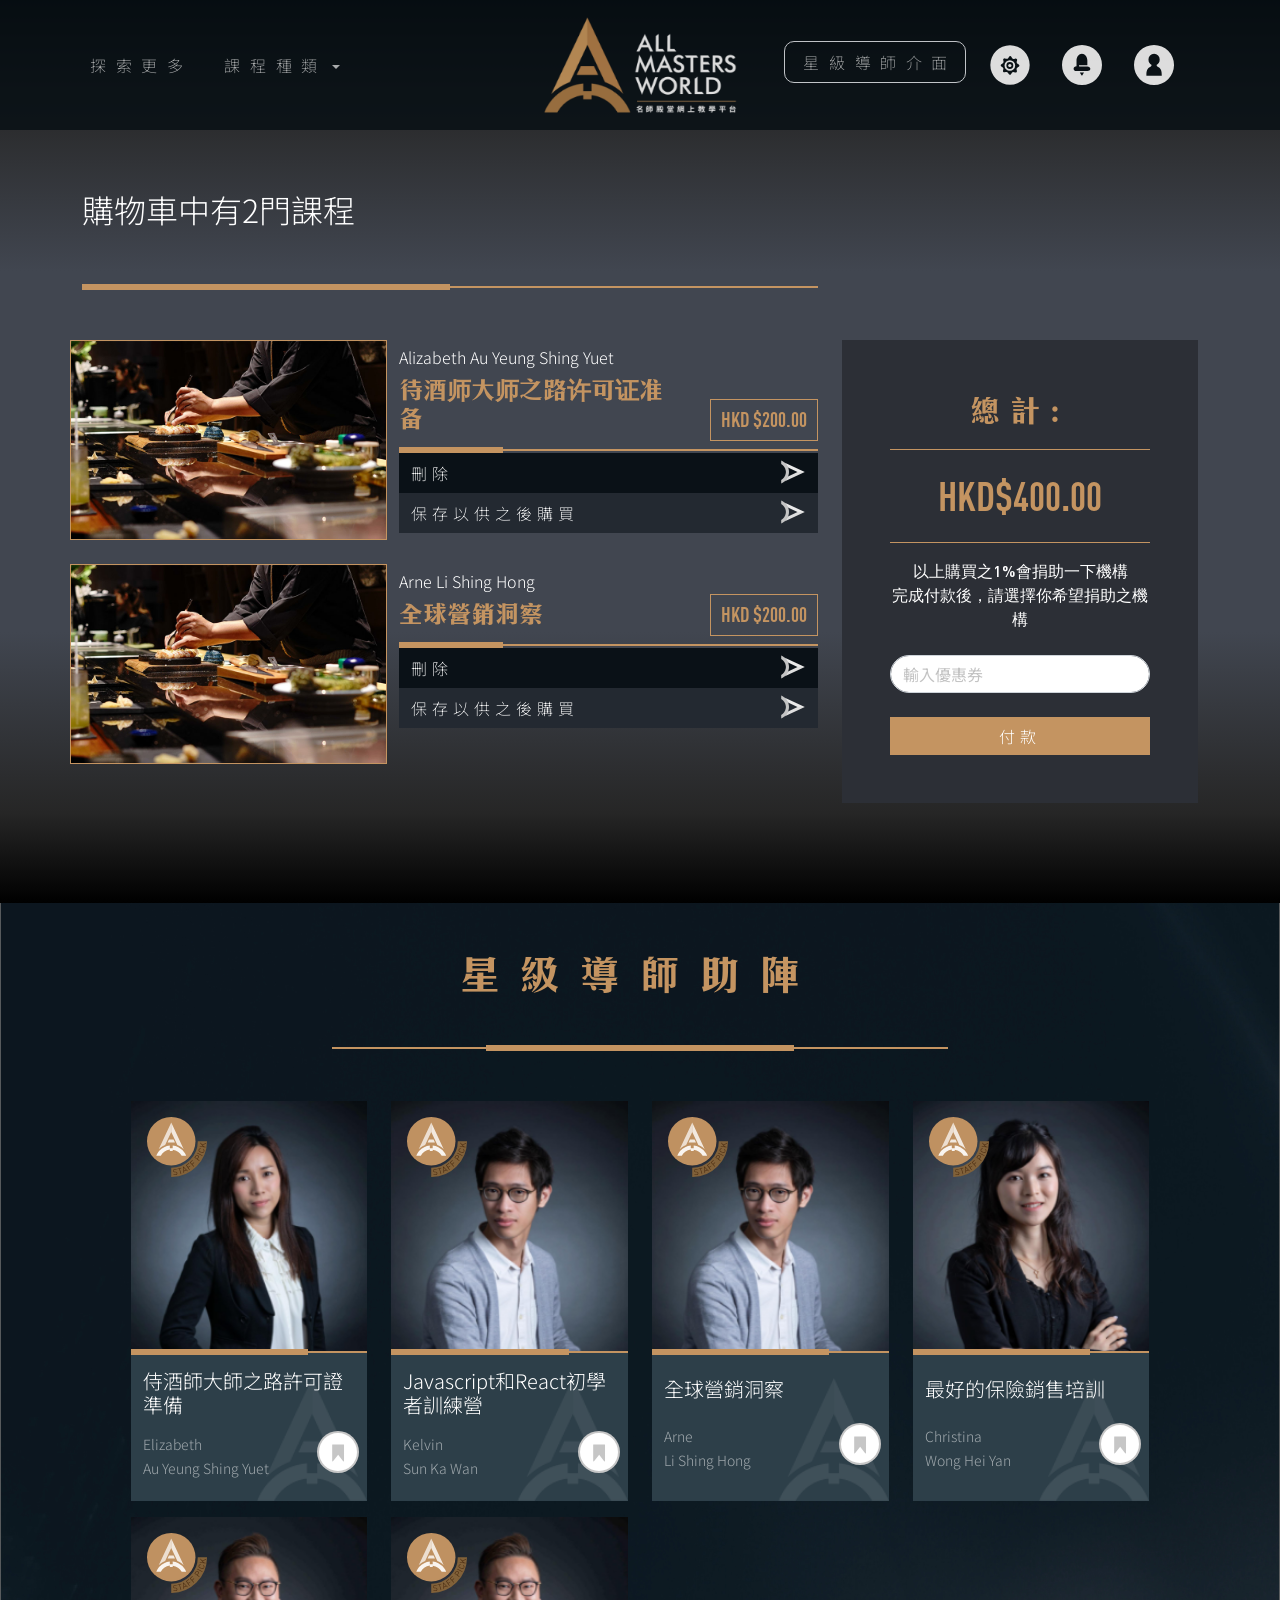
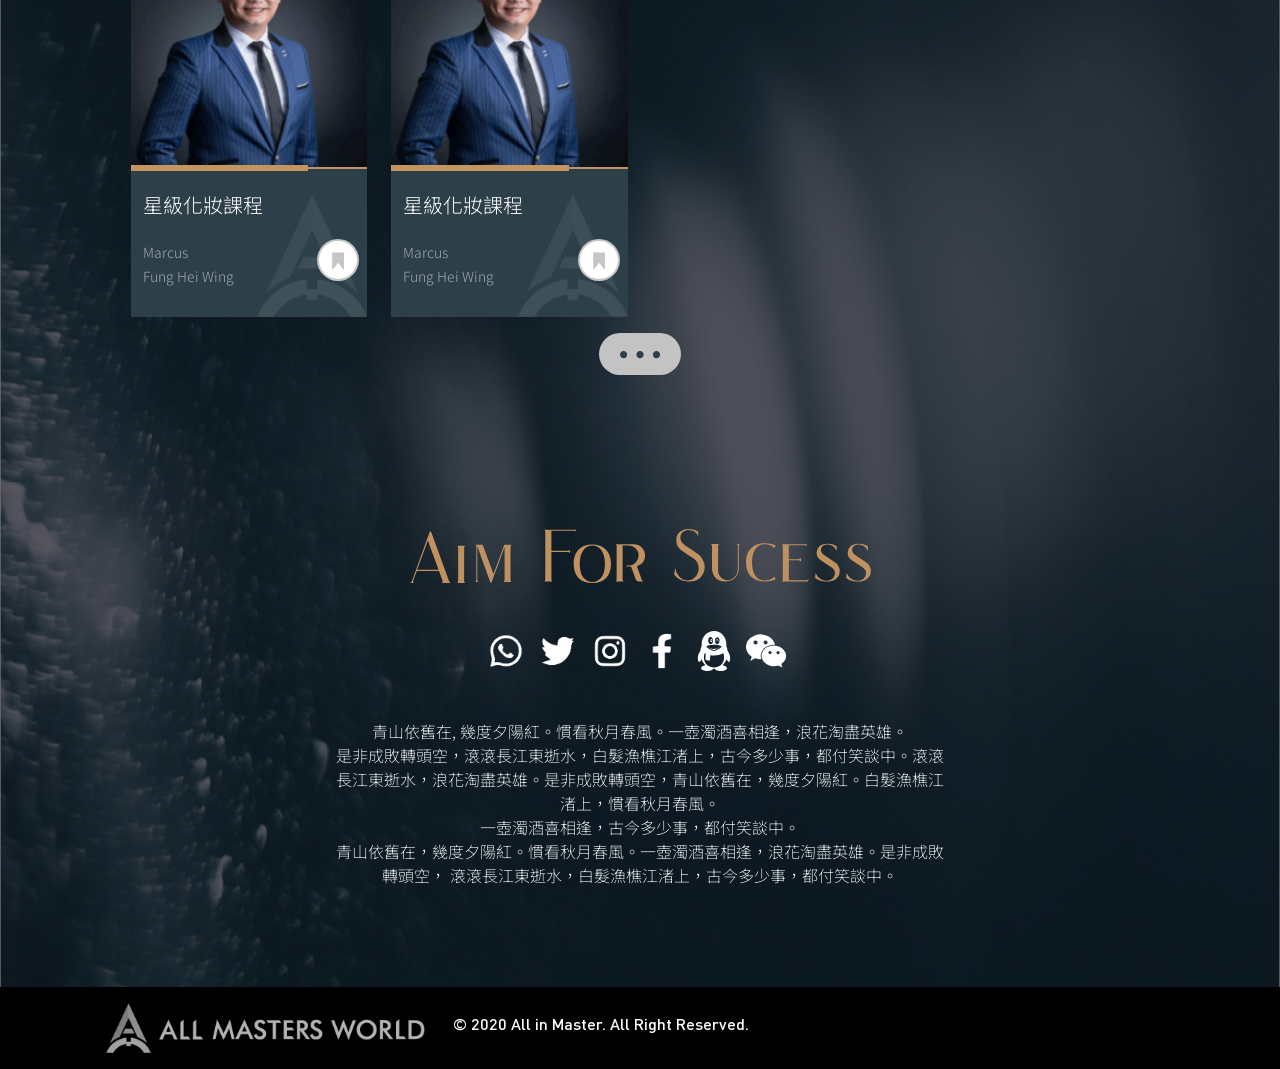
==== commit 297300ea: "small edit -menu bg -dropdown menu position -remove missing css stylesheet" ====
--- a/cart.html
+++ b/cart.html
@@ -29,8 +29,6 @@
                 }
             }
         </style>
-    <!-- Custom styles for this template -->
-    <link href="navbar.css" rel="stylesheet">
 </head>
 
 <body>
--- a/assets/css/app.css
+++ b/assets/css/app.css
@@ -108,7 +108,10 @@
 }
 
 .main-navbar {
-    background-color: rgba(45, 63, 73, 0.85);
+    background-image: url(../images/background/menu_bg.svg);
+    background-color: #2D3F49;
+    opacity: 0.85;
+    background-blend-mode: multiply;
 }
 
 
@@ -2100,7 +2103,7 @@
     padding-top: 0rem;
     padding-bottom: 0rem;
     position: relative;
-    z-index: 99;
+    z-index: 98;
 }
 
 .navbar-brand {
@@ -2238,7 +2241,7 @@
 }
 
 .dropdown-menu {
-    margin: 20px 0 0 0;
+    margin: 45px 0 0 -15px;
     background-color: #2d3f49b5;
     color: #fff;
     padding: 0px;
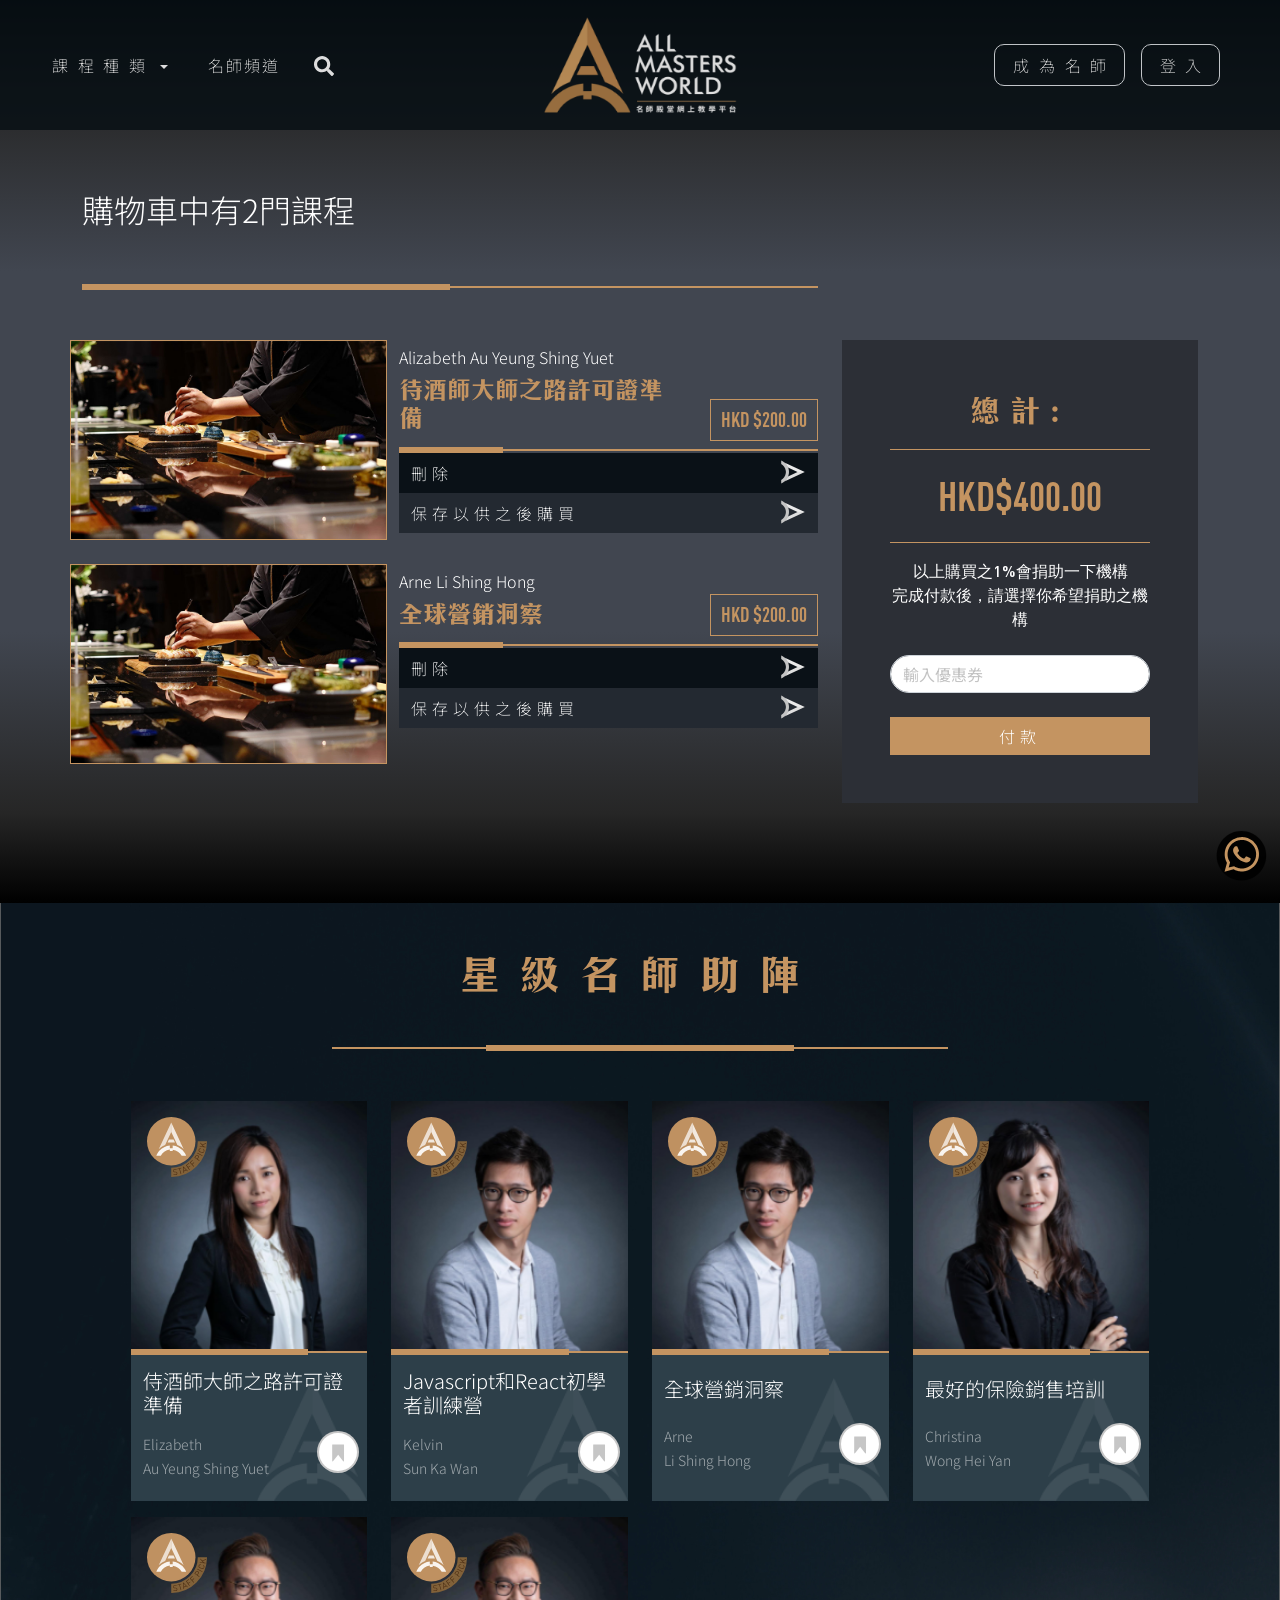
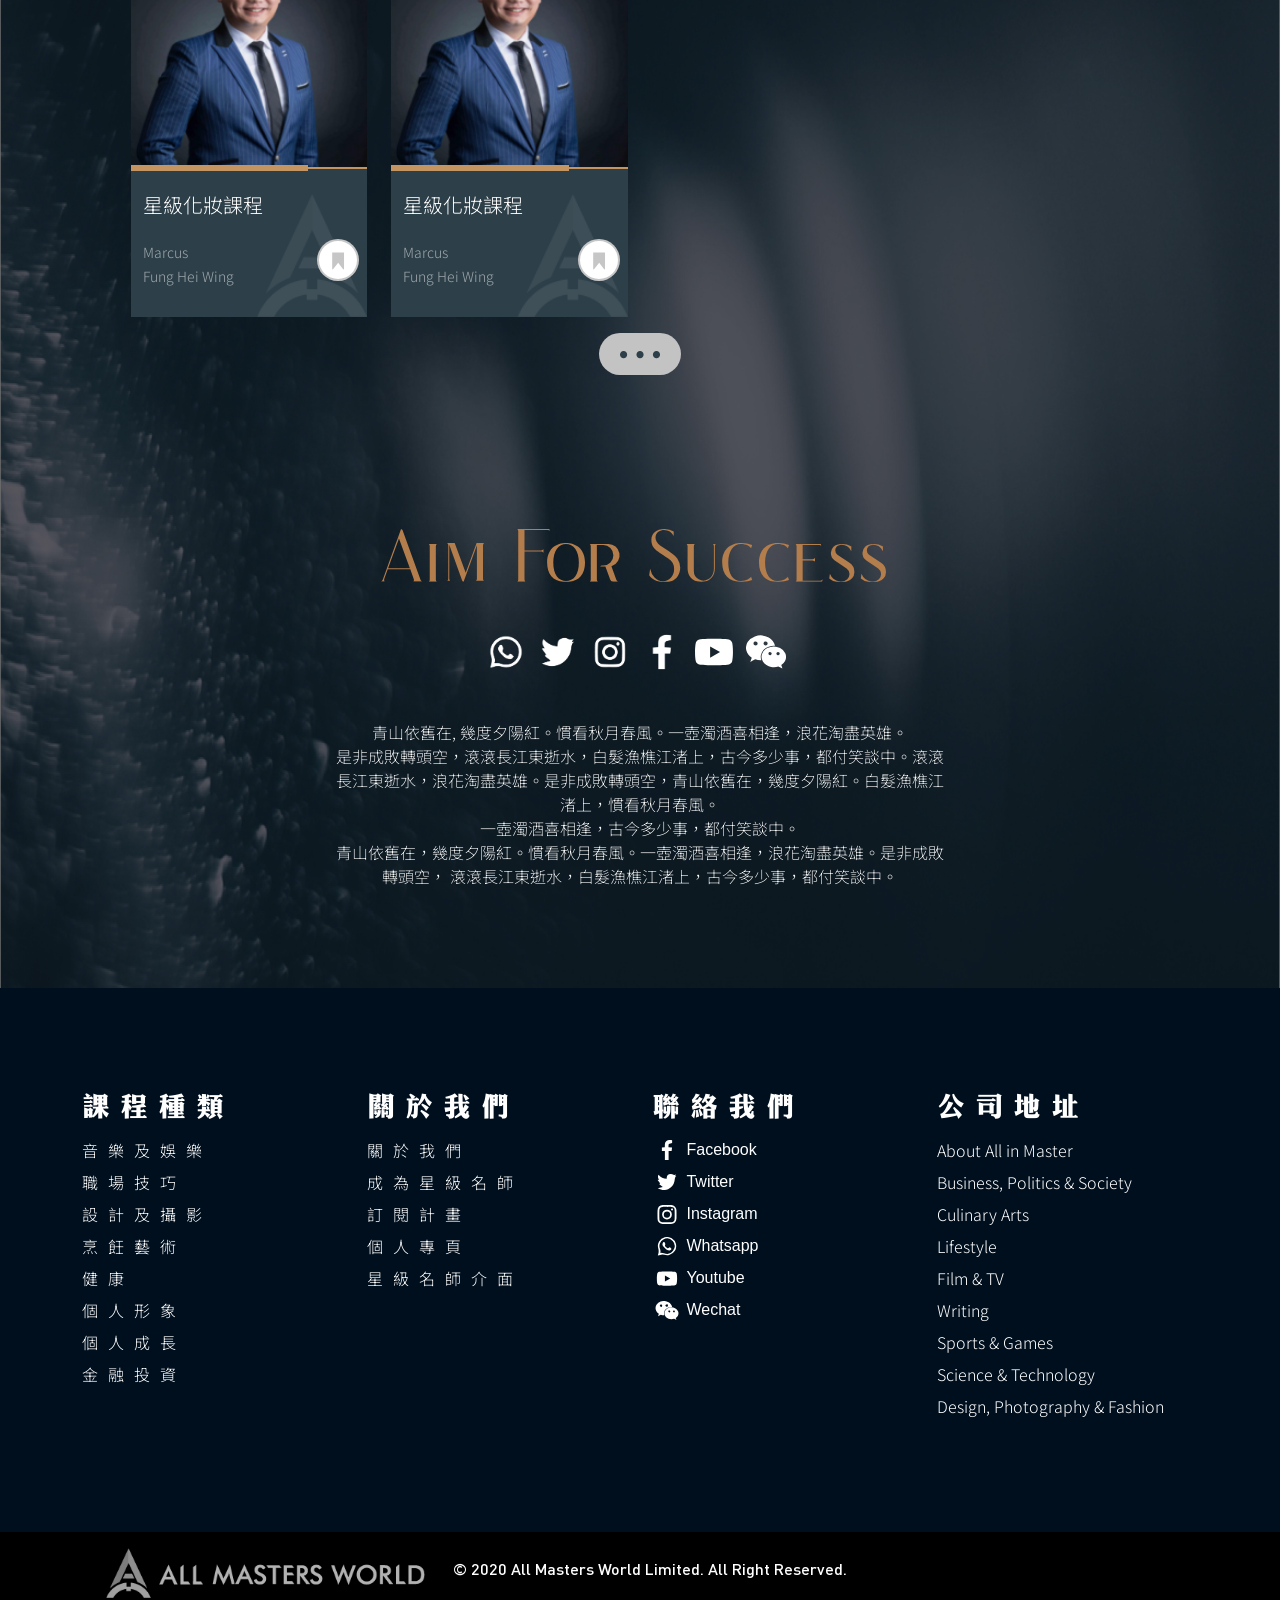
==== commit f83d42dc: "final update" ====
--- a/cart.html
+++ b/cart.html
@@ -7,7 +7,7 @@
     <meta name="description" content="">
     <meta name="author" content="Tech Maker - Orbit Life Enrichment">
     <meta name="generator" content="Hugo 0.75.1">
-    <title>All In Master</title>
+    <title>Cart - All In Master</title>
     <link rel="canonical" href="https://v5.getbootstrap.com/docs/5.0/examples/navbars/">
     <link href="https://fonts.googleapis.com/css2?family=Noto+Sans+TC:wght@100;300;400&display=swap" rel="stylesheet">
     <!-- Bootstrap core CSS -->
@@ -33,12 +33,9 @@
 
 <body>
     <nav class="navbar navbar-expand-lg navbar-dark bg-dark-0 main-navbar">
-        <div class="container-xl">
+        <div class="container-xl menu_bar">
             <div class="collapse navbar-collapse" id="navbarsExample07XL">
-                <ul class="navbar-nav  mb-2 mb-lg-0 ">
-                    <li class="nav-item menu_link mr-3">
-                        <a class="nav-link grand-text" aria-current="page" href="#">探索更多</a>
-                    </li>
+                <ul class="navbar-nav  mb-2 mb-lg-0 ">                   
                     <li class="nav-item dropdown menu_link">
                         <a class="nav-link dropdown-toggle" href="#" id="navbarDropdown" role="button" data-toggle="dropdown" aria-expanded="false">
                             課程種類
@@ -49,6 +46,14 @@
                             </li>
                         </ul>
                     </li>
+                                        <li class="nav-item menu_link  ml-4">
+                        <a class="nav-link  grand-text" aria-current="page" href="#" style="letter-spacing: 2px !important;">名師頻道</a>
+                    </li> 
+                    <form class="form-inline ml-4">
+                        
+                        <input class="form-control search_input" id="search_input" type="search" name="search_input" placeholder="" aria-label="Search">
+                        
+                    </form>
                 </ul>
             </div>
             <a class="navbar-brand" href="http://disputebills.com"><img src="assets/images/logo/aim_website_logo.png" alt="">
@@ -56,32 +61,10 @@
             <div class="collapse navbar-collapse justify-content-end">
                 <ul class="navbar-nav  mb-2 mb-lg-0 ">
                     <li class="nav-item mr-3">
-                        <a class="nav-link border border-radius-10 leterSpace_fix" aria-current="page" href="#">星級導師介面</a>
+                        <a class="nav-link border border-radius-10 leterSpace_fix" aria-current="page" href="#">成為名師</a>
                     </li>
                     <li class="nav-item mr-3">
-                        <a class="nav-link " href="#">
-                            <svg class="menu_icon" xmlns="http://www.w3.org/2000/svg" width="40" height="40" viewBox="0 0 60.998 61">
-                                <g id="SettingIcon" transform="translate(0.5 0.5)">
-                                    <path id="Path_18" data-name="Path 18" d="M1621.527,136.2a2.456,2.456,0,1,0,2.458,2.46A2.459,2.459,0,0,0,1621.527,136.2Z" transform="translate(-1591.771 -107.887)" fill="" />
-                                    <path id="Path_19" data-name="Path 19" d="M1621.527,130.549a8.112,8.112,0,1,0,8.112,8.114A8.114,8.114,0,0,0,1621.527,130.549Zm0,13.38a5.27,5.27,0,1,1,5.269-5.266A5.269,5.269,0,0,1,1621.527,143.929Z" transform="translate(-1591.768 -107.896)" fill="" />
-                                    <path id="Path_20" data-name="Path 20" d="M1620.4,106.463a30,30,0,1,0,30,30A30,30,0,0,0,1620.4,106.463Zm13.3,32.637-1.812,1.065a3.038,3.038,0,0,0-1.424,3.271l.454,2.051a2.025,2.025,0,0,1-2.485,2.4l-2.032-.531a3.034,3.034,0,0,0-3.32,1.306l-1.128,1.769a2.021,2.021,0,0,1-3.454-.063l-1.063-1.81a3.04,3.04,0,0,0-3.271-1.424l-2.049.456a2.024,2.024,0,0,1-2.4-2.485l.529-2.036a3.036,3.036,0,0,0-1.3-3.32l-1.771-1.127a2.021,2.021,0,0,1,.063-3.45l1.81-1.061a3.041,3.041,0,0,0,1.426-3.272l-.454-2.051a2.02,2.02,0,0,1,2.485-2.4l2.03.53a3.035,3.035,0,0,0,3.32-1.309l1.13-1.769a2.024,2.024,0,0,1,3.452.063l1.062,1.81a3.035,3.035,0,0,0,3.27,1.424l2.051-.453a2.024,2.024,0,0,1,2.4,2.489l-.531,2.029a3.042,3.042,0,0,0,1.306,3.32l1.771,1.123A2.026,2.026,0,0,1,1633.7,139.1Z" transform="translate(-1590.398 -106.463)" fill="" stroke="" stroke-width="1" />
-                                </g>
-                            </svg>
-                        </a>
-                    </li>
-                    <li class="nav-item mr-3">
-                        <a class="nav-link" href="#">
-                            <svg class="menu_icon" xmlns="http://www.w3.org/2000/svg" width="40" height="40" viewBox="0 0 60.004 60">
-                                <path id="Path_21" data-name="Path 21" d="M1728.811,106.463a30,30,0,1,0,30,30A30,30,0,0,0,1728.811,106.463Zm.525,45.213a.675.675,0,0,1-1.328.081l-2.53-4.215h6.387C1731.857,147.542,1729.336,151.676,1729.336,151.676Zm7.6-6.166h-16.525c-2.415,0-4.187-1.625-4.187-3.542,0-1.87,1.92-3.46,4.362-3.539v-8.476c0-5.819,3.616-10.538,8.131-10.538s8.135,4.718,8.135,10.538v7.018h-11.881c-.42,0-.724.077-.724.5v.189c0,.423.3.939.724.939h11.966c2.415,0,4.377,1.539,4.377,3.46S1739.347,145.509,1736.932,145.509Z" transform="translate(-1698.811 -106.463)" fill="" />
-                            </svg>
-                        </a>
-                    </li>
-                    <li class="nav-item mr-3">
-                        <a class="nav-link" href="#">
-                            <svg class="menu_icon" xmlns="http://www.w3.org/2000/svg" width="40" height="40" viewBox="0 0 59.999 60">
-                                <path id="Path_37" data-name="Path 37" d="M2055.642,148.335a30,30,0,1,0,30,30A30,30,0,0,0,2055.642,148.335Zm11.628,46.2h-23.02c-.107-6.91.724-10.964,5.542-13.319a4.93,4.93,0,0,0,2.352-2.953,8.847,8.847,0,0,1-4.755-7.941,8.381,8.381,0,1,1,16.743-.015,8.813,8.813,0,0,1-4.758,7.915,5.012,5.012,0,0,0,2.352,3C2066.539,183.569,2067.374,187.623,2067.269,194.532Z" transform="translate(-2025.642 -148.335)" fill="" />
-                            </svg>
-                        </a>
+                        <a class="nav-link border border-radius-10 leterSpace_fix" aria-current="page" href="#">登入</a>
                     </li>
                 </ul>
             </div>
@@ -124,7 +107,7 @@
                                                     <div class="row py-2">
                                                         <div class="col-xl-8 col-lg-8 col-md-12 col-sm-12 col-12 px-0">
                                                             <h6 class="text-white mb-2">Alizabeth Au Yeung Shing Yuet</h6>
-                                                            <h4 class="text-gold font-weight-bold hei-title">待酒师大师之路许可证准备</h4>
+                                                            <h4 class="text-gold font-weight-bold hei-title">待酒師大師之路許可證準備</h4>
                                                         </div>
                                                         <div class="col-xl-4 col-lg-4 col-md-12 col-sm-12 col-12 d-flex align-items-end course-price px-0">
                                                             <button class="DinConBold course-price-btn">HKD $200.00</button>
@@ -294,7 +277,7 @@
             <div class="row justify-content-center pt-5">
                 <div class="col-lg-6">
                     <div class="primary-header">
-                        <h1 class="text-center text-gold mb-5 letter-space-20 hei-title">星級導師助陣</h1>
+                        <h1 class="text-center text-gold mb-5 letter-space-20 hei-title">星級名師助陣</h1>
                         <hr class="bg-gold h-2 my-0">
                         <div class="ml-auto mr-auto w-50">
                             <hr class="bg-gold h-6 my-0 nv-mt-4">
@@ -580,7 +563,7 @@
                             </li>
                             <li class="list-inline-item mr-2">
                                 <a class="social-link text-white" href="#">
-                                    <svg xmlns="http://www.w3.org/2000/svg" width="40" height="40"  viewBox="0 0 73.89 91.23"><defs><style>.cls-1{fill:#fff;}</style></defs><g id="圖層_2" data-name="圖層 2"><g id="圖層_1-2" data-name="圖層 1"><path class="cls-1" d="M67.69,44.5c-.24-3.45-.89-7.58-2.67-10C66.73,12.68,51.91-.22,37,0S7.17,12.68,8.88,34.48C7.11,36.92,6.45,41,6.22,44.5,1.83,51.23-3,61.49,2.39,71.4a10.07,10.07,0,0,0,5.68-7,37.72,37.72,0,0,0,9.27,13.75c-5.9,1.15-10.1,3.93-9.95,7,.17,3.74,6.86,6.49,14.92,6.1,6.71-.32,12.26-2.68,13.84-5.63.17,0,1.44,0,1.61,0,1.57,3,7.13,5.33,13.84,5.63,8.06.37,14.75-2.36,14.92-6.1.13-3-4-5.81-9.95-7A37.69,37.69,0,0,0,65.84,64.4a10.07,10.07,0,0,0,5.68,7c5.37-9.9.53-20.17-3.84-26.9h0ZM44.49,14.33c3,.09,5.27,3.7,5.13,8.07S47,30.23,44,30.12s-5.25-3.69-5.12-8.07S41.54,14.24,44.49,14.33ZM29,13.83c3.05-.11,5.64,3.47,5.79,8S32.54,30,29.49,30.13s-5.65-3.46-5.79-8,2.21-8.24,5.26-8.32ZM19.51,35.15c.4-1.77,10.93-3.91,17.44-3.94s17,2.18,17.45,3.94c.26,1.29-5.51,5.77-9.15,7.22S41,45.68,37,45.68s-4.79-1.94-8.29-3.31c-3.65-1.45-9.42-5.93-9.16-7.22ZM37,83.35c-13.88,0-27.6-11-21.57-32.63.83.45,1.73.86,2.67,1.28-.19,2.71-.78,11.52-.53,12.91.28,1.69,9.24,3,10,2.35s.63-9.15.53-12.23a48.14,48.14,0,0,0,8.87.84,48,48,0,0,0,21.57-5.13c6,21.62-7.68,32.66-21.56,32.62Z"/><path class="cls-1" d="M30.76,18.15c-1.29,0-2.28,1.68-2.22,3.66s1.15,3.56,2.43,3.54,2.28-1.69,2.22-3.68S32,18.12,30.76,18.15Zm.67,4.73c-.48,0-.9-.61-.92-1.43s.33-1.47.82-1.48.89.63.92,1.42S31.91,22.87,31.43,22.88Zm14.74,1h0a.59.59,0,0,1-.57-.6,4.57,4.57,0,0,0-.78-2.91,1.33,1.33,0,0,0-1-.41c-2,0-2,2.87-2,3a.58.58,0,1,1-1.16,0c0-1.44.67-4.16,3.18-4.16a2.51,2.51,0,0,1,1.86.78c1.21,1.27,1.12,3.68,1.11,3.76A.58.58,0,0,1,46.17,23.92ZM36.93,43.71a7.11,7.11,0,0,0,1.7-.14c1.43-.28,2.88-1.63,4.25-2.4,2.94-1.82,3.48-1.48,8.15-5.62a25.44,25.44,0,0,1-9.16,4.8,23,23,0,0,1-4.93.41A20.51,20.51,0,0,1,32,40.35a24.86,24.86,0,0,1-9.16-4.81c4.66,4.15,5.21,3.8,8.16,5.62,1.36.77,2.81,2.14,4.24,2.41a10.75,10.75,0,0,0,1.67.15Z"/></g></g></svg>
+                                    <svg aria-hidden="true" focusable="false" data-prefix="fab" data-icon="youtube" role="img" xmlns="http://www.w3.org/2000/svg" width="40" height="40" viewBox="0 0 576 512" class="svg-inline--fa fa-youtube fa-w-18 fa-7x"><path fill="currentColor" d="M549.655 124.083c-6.281-23.65-24.787-42.276-48.284-48.597C458.781 64 288 64 288 64S117.22 64 74.629 75.486c-23.497 6.322-42.003 24.947-48.284 48.597-11.412 42.867-11.412 132.305-11.412 132.305s0 89.438 11.412 132.305c6.281 23.65 24.787 41.5 48.284 47.821C117.22 448 288 448 288 448s170.78 0 213.371-11.486c23.497-6.321 42.003-24.171 48.284-47.821 11.412-42.867 11.412-132.305 11.412-132.305s0-89.438-11.412-132.305zm-317.51 213.508V175.185l142.739 81.205-142.739 81.201z" class=""></path></svg>
                                 </a>
                             </li>
                             <li class="list-inline-item mr-2">
@@ -598,12 +581,132 @@
                 </div>
             </div>
         </div>
+                <div class="container-fluid container-lg">
+            <div class="row pt-100 pb-50">
+                <div class="col-md-3 col-sm-6 col-6 text-center text-md-left mb-5">
+                    <h3 class="text-white mb-3 letter-space-10 MS_goldHK">課程種類</h3>
+                    <ul class="nav-listing list-unstyled text-white font-weight-light letter-space-10">
+                        <li class="mb-2"><a href="#">音樂及娛樂</a></li>
+                        <li class="mb-2"><a href="#">職場技巧</a></li>
+                        <li class="mb-2"><a href="#">設計及攝影</a></li>
+                        <li class="mb-2"><a href="#">烹飪藝術</a></li>
+                        <li class="mb-2"><a href="#">健康</a></li>
+                        <li class="mb-2"><a href="#">個人形象</a></li>
+                        <li class="mb-2"><a href="#">個人成長</a></li>
+                        <li class="mb-2"><a href="#">金融投資</a></li>
+                    </ul>
+                </div>
+                <div class="col-md-3 col-sm-6 col-6 text-center text-md-left mb-5">
+                    <h3 class="text-white mb-3 letter-space-10 MS_goldHK">關於我們</h3>
+                    <ul class="nav-listing list-unstyled text-white font-weight-light letter-space-10">
+                        <li class="mb-2"><a href="#">關於我們</a></li>
+                        <li class="mb-2"><a href="#">成為星級名師</a></li>
+                        <li class="mb-2"><a href="#">訂閱計畫</a></li>
+                        <li class="mb-2"><a href="#">個人專頁</a></li>
+                        <li class="mb-2"><a href="#">星級名師介面</a></li>
+                    </ul>
+                </div>
+                <div class="col-md-3 col-sm-6 col-6 text-center text-md-left mb-5">
+                    <h3 class="text-white mb-3 letter-space-10 MS_goldHK">聯絡我們</h3>
+                    <ul class="nav-listing nav-social-listing list-unstyled text-white font-weight-light">
+                        <li class="mb-2">
+                            <a href="#">
+                                <i>
+                                    <svg xmlns="http://www.w3.org/2000/svg" width="10.24" height="20.113" viewBox="0 0 10.24 20.113">
+                                        <path id="Path_94" data-name="Path 94" d="M981.354,4724.5v9.157h-3.707v-9.067H974.63v-3.6l2.914-.2c.187-2.26-.44-4.723,1.694-6.357,1.687-1.292,3.628-.828,5.632-.751v2.873c-1.1.327-2.5.351-3.184,1.063-.582.611-.339,2.009-.479,3.214l3.6.173c-.145,1.186-.28,2.284-.428,3.489Z" transform="translate(-974.63 -4713.543)" fill="#fff" />
+                                    </svg>
+                                </i>
+                                Facebook
+                            </a>
+                        </li>
+                        <li class="mb-2">
+                            <a href="#">
+                                <i>
+                                    <svg xmlns="http://www.w3.org/2000/svg" width="18.704" height="15.914" viewBox="0 0 18.704 15.914">
+                                        <g id="Group_49" data-name="Group 49" transform="translate(-970.398 -4754.512)">
+                                            <path id="Path_95" data-name="Path 95" d="M972.322,4764.249l.645-.13c-.816-1.109-1.693-2.3-2.569-3.492l.32-.369,1.345.068c-1.229-1.548-1.887-3.133-.8-5.156a11.7,11.7,0,0,0,8.18,4.1c-.008-1.955.369-3.745,2.288-4.415a4.709,4.709,0,0,1,3.359-.047,4.257,4.257,0,0,0,3.765.266l-1.058,1.625,1.3-.164c-1.771,1.3-1.414,3.345-1.867,5.107a11.024,11.024,0,0,1-16.7,7.239l5.023-1.462-3.507-2.724Z" fill="#fff" />
+                                        </g>
+                                    </svg>
+                                </i>
+                                Twitter
+                            </a>
+                        </li>
+                        <li class="mb-2">
+                            <a href="#">
+                                <i>
+                                    <svg xmlns="http://www.w3.org/2000/svg" width="19.033" height="19.025" viewBox="0 0 19.033 19.025">
+                                        <g id="Group_52" data-name="Group 52" transform="translate(-970.234 -4790.221)">
+                                            <path id="Path_100" data-name="Path 100" d="M979.7,4809.22c-1.393,0-2.788.048-4.179-.009a5.033,5.033,0,0,1-5.219-5.171q-.125-4.176-.01-8.359c.083-3.235,1.965-5.22,5.2-5.368,2.781-.127,5.577-.119,8.359,0a5.174,5.174,0,0,1,5.35,5.431c.091,2.681.1,5.37.009,8.051-.115,3.391-2.091,5.3-5.483,5.424-1.34.05-2.683.008-4.025.008Zm.073-17.117v-.053c-1.238,0-2.476,0-3.713,0a7.453,7.453,0,0,0-.772.053c-1.788.192-3.033,1.108-3.124,2.852-.167,3.179-.14,6.376-.019,9.559a2.825,2.825,0,0,0,2.911,2.855c3.082.115,6.179.183,9.255.013a2.963,2.963,0,0,0,3.063-3.228c.108-2.933.1-5.876,0-8.809a3.165,3.165,0,0,0-3.274-3.225C982.659,4792.023,981.211,4792.1,979.768,4792.1Z" fill="#fff" />
+                                            <path id="Path_101" data-name="Path 101" d="M979.691,4804.65a4.878,4.878,0,1,1,4.909-4.877A4.8,4.8,0,0,1,979.691,4804.65Zm-3.139-4.918a3.167,3.167,0,1,0,6.334.1,3.184,3.184,0,0,0-3.115-3.2A3.232,3.232,0,0,0,976.552,4799.732Z" fill="#fff" />
+                                            <path id="Path_102" data-name="Path 102" d="M984.8,4793.139c.515.7,1.091,1.15,1.027,1.476-.088.453-.655.814-1.017,1.214-.379-.4-.961-.746-1.066-1.205C983.671,4794.312,984.267,4793.847,984.8,4793.139Z" fill="#fff" />
+                                        </g>
+                                    </svg>
+                                </i>
+                                Instagram
+                            </a>
+                        </li>
+                        <li class="mb-2">
+                            <a href="#">
+                                <i>
+                                    <svg xmlns="http://www.w3.org/2000/svg" width="18.352" height="18.497" viewBox="0 0 18.352 18.497">
+                                        <g id="Group_51" data-name="Group 51" transform="translate(-970.543 -4829.718)">
+                                            <path id="Path_98" data-name="Path 98" d="M970.543,4848.215c.114-.488.159-.779.25-1.055a9.524,9.524,0,0,0,.154-6.065,8.916,8.916,0,0,1,6.517-11.1,9.151,9.151,0,0,1,11.131,6.593,8.978,8.978,0,0,1-6.7,11.137,10,10,0,0,1-4.7-.121,6.84,6.84,0,0,0-4.308.007C972.214,4847.844,971.5,4847.972,970.543,4848.215Zm2.33-2.663a13.892,13.892,0,0,1,3.771.313,7.79,7.79,0,0,0,9.255-2.577,7.573,7.573,0,0,0-9.8-11.055,7.387,7.387,0,0,0-3.578,8.853C973.087,4842.674,973.627,4844.117,972.873,4845.552Z" fill="#fff" />
+                                            <path id="Path_99" data-name="Path 99" d="M982.015,4839.923a3.761,3.761,0,0,1,.975.425c.47.426.877.921,1.31,1.388-.633.516-1.272,1.463-1.9,1.453a6.009,6.009,0,0,1-3.306-1.019,19.012,19.012,0,0,1-3.4-3.521,2.871,2.871,0,0,1-.511-2.026,4.361,4.361,0,0,1,1.094-1.89,1.172,1.172,0,0,1,1.039.21c.343.762.957,1.835.674,2.368-1.067,2.007.768,2.36,1.612,3.216C980.508,4841.447,981.352,4841.071,982.015,4839.923Z" fill="#fff" />
+                                        </g>
+                                    </svg>
+                                </i>
+                                Whatsapp
+                            </a>
+                        </li>
+                        <li class="mb-2">
+                            <a href="#">
+                                <i>
+                                    <svg aria-hidden="true" focusable="false" data-prefix="fab" data-icon="youtube" role="img" xmlns="http://www.w3.org/2000/svg" width="19" height="19" viewBox="0 0 576 512" class="svg-inline--fa fa-youtube fa-w-18 fa-7x"><path fill="currentColor" d="M549.655 124.083c-6.281-23.65-24.787-42.276-48.284-48.597C458.781 64 288 64 288 64S117.22 64 74.629 75.486c-23.497 6.322-42.003 24.947-48.284 48.597-11.412 42.867-11.412 132.305-11.412 132.305s0 89.438 11.412 132.305c6.281 23.65 24.787 41.5 48.284 47.821C117.22 448 288 448 288 448s170.78 0 213.371-11.486c23.497-6.321 42.003-24.171 48.284-47.821 11.412-42.867 11.412-132.305 11.412-132.305s0-89.438-11.412-132.305zm-317.51 213.508V175.185l142.739 81.205-142.739 81.201z" class=""></path></svg>
+                                </i>
+                                Youtube
+                            </a>
+                        </li>
+                        <li class="mb-2">
+                            <a href="#">
+                                <i>
+                                    <svg xmlns="http://www.w3.org/2000/svg" width="19" height="19"  viewBox="0 0 87.66 72.75"><defs><style>.cls-1{fill:#fff;fill-rule:evenodd;}</style></defs><g id="圖層_2" data-name="圖層 2"><g id="圖層_1-2" data-name="圖層 1"><path class="cls-1" d="M86,39.11A24.19,24.19,0,0,0,74.7,27.6a31.14,31.14,0,0,0-27.87.11c-6,3.06-10.93,8.54-12.35,15.21A19.48,19.48,0,0,0,37,57.38c3.87,6.44,10.87,10.55,18.15,11.87A33.4,33.4,0,0,0,71,68.2c3.07,1.2,5.81,3.13,8.79,4.55q-1.14-3.85-2.46-7.67a25.09,25.09,0,0,0,8.2-9A19.65,19.65,0,0,0,86,39.12ZM49.74,4.54A37,37,0,0,0,19.47,2.18,30.81,30.81,0,0,0,3.6,14.67a23.45,23.45,0,0,0-2.92,18C2.26,39.36,6.93,45,12.6,48.75Q11,53.4,9.47,58.08c3.56-1.86,7.13-3.8,10.69-5.69a39.9,39.9,0,0,0,13.37,1.89,22.59,22.59,0,0,1-.94-10.79,23,23,0,0,1,7.29-13c6.3-5.9,15.23-8.39,23.73-7.78-1.59-7.8-7.07-14.39-14-18.19ZM56.06,41a3.59,3.59,0,1,1-4.6-4.65C54.14,35.25,57.24,38.34,56.06,41Zm17.52.33a3.66,3.66,0,0,1-5.75,1,5.34,5.34,0,0,1-1.26-2.67C67,38,68.1,36.27,70,36.19c2.58-.36,4.88,2.82,3.56,5.17ZM47.45,17.78c0,3.51-4.66,5.7-7.29,3.33a4.48,4.48,0,1,1,7.28-3.37Zm-22.14.89a4.5,4.5,0,0,1-7.1,2.48c-2.78-1.95-2-6.79,1.26-7.78,3.19-1.23,6.81,2,5.85,5.3Z"/></g></g></svg>
+                                </i>
+                                Wechat
+                            </a>
+                        </li>
+                    </ul>
+                </div>
+                <div class="col-md-3 col-sm-6 col-6 text-center text-md-left mb-5">
+                    <h3 class="text-white mb-3 letter-space-10 MS_goldHK">公司地址</h3>
+                    <ul class="nav-listing list-unstyled text-white font-weight-light">
+                        <li class="mb-2"><a href="#">About All in Master</a></li>
+                        <li class="mb-2"><a href="#">Business, Politics & Society</a></li>
+                        <li class="mb-2"><a href="#">Culinary Arts</a></li>
+                        <li class="mb-2"><a href="#">Lifestyle</a></li>
+                        <li class="mb-2"><a href="#">Film & TV</a></li>
+                        <li class="mb-2"><a href="#">Writing</a></li>
+                        <li class="mb-2"><a href="#">Sports & Games</a></li>
+                        <li class="mb-2"><a href="#">Science & Technology</a></li>
+                        <li class="mb-2"><a href="#">Design, Photography & Fashion</a></li>
+                    </ul>
+                </div>
+            </div>
+        </div>
     </main>
     <footer class="bg-black">
         <div class="container-fluid container-lg">
-            <p class="py-3 mb-0 text-white dinpro font-weight-lighter"><img class="mx-4" src="assets/icons/all_in_master_footer_logo.png" alt=""> &copy; 2020 All in Master. All Right Reserved.</p>
+            <p class="py-3 mb-0 text-white dinpro font-weight-lighter"><img class="mx-4" src="assets/icons/all_in_master_footer_logo.png" alt=""> &copy; 2020 All Masters World Limited. All Right Reserved.</p>
         </div>
     </footer>
+        <div class="fixed-wts">
+        <a href="https://api.whatsapp.com/send?phone=123456" target="_blank" class="wtsapp">
+            <div class="d-flex align-items-center justify-content-center full-height">
+                <div class="icon">
+                    <img src="assets/icons/wts.svg">
+                </div>
+            </div>
+        </a>
+    </div>
     <script src="assets/vendors/js/bootstrap.bundle.min.js"></script>
     <script src="assets/js/app.js"></script>
 </body>
--- a/assets/css/app.css
+++ b/assets/css/app.css
@@ -170,6 +170,9 @@
 
 .pt-100 {
     padding-top: 100px !important;
+}
+.pt-150{
+    padding-top: 150px !important;
 }
 
 .pb-100 {
@@ -1704,7 +1707,7 @@
 }
 
 .cart-summary-div .cart-summary-price {
-    font-size: 65px;
+    font-size: 45px;
     font-weight: 600;
     color: #C49461;
 }
@@ -2123,13 +2126,15 @@
     white-space: nowrap;
 }
 
-.navbar-dark .navbar-nav .nav-link {
+.navbar-dark .navbar-nav .nav-link .vip_link{
     color: rgb(255 255 255 / 75%);
 
 }
 
 .navbar-dark .navbar-nav .nav-link:focus,
-.navbar-dark .navbar-nav .nav-link:hover {
+.navbar-dark .navbar-nav .nav-link:hover,
+.navbar-dark .navbar-nav .vip-link:focus,
+.navbar-dark .navbar-nav .vip-link:hover {
     color: #c49460;
 }
 
@@ -2389,5 +2394,47 @@
     border-bottom: 0px solid transparent;
     border-radius: 5px;
     opacity: 1;
-    transition: 0.2s ease-in;
-}
+    transition: 0.2s ease-in-out;
+}
+.search_icon{
+    width: 20px !important;
+    height: 20px !important;
+}
+input[name=search_input]{
+    display: none;
+width: 0% ;
+    display: inline-block;
+    color: #FFF;
+    border: 0px;
+    background-color: unset;
+    -webkit-transition: width 0.4s ease-in-out;
+    transition: width 0.4s ease-in-out;
+    background-image: url(../icons/search.svg);
+    background-position: 2px 10px;
+    background-repeat: no-repeat;
+}
+input[name=search_input]:focus {
+    width: 80% !important;
+        border-bottom: 2px solid #fff;
+            background-color: transparent;
+    color: #FFF;
+    padding-left: 50px;
+}
+
+.no-letter-space{
+    letter-spacing: 0px !important;
+}
+.menu_bar{
+    max-width: 95% !important;
+}
+.navbar-dark .navbar-nav .nav-link{
+    color: rgba(255,255,255,1) ;
+}
+.fixed-wts {
+    position: fixed;
+    width: 40px;
+    height: 40px;
+    bottom: 40px;
+    right: 20px;
+    z-index: 10;
+}
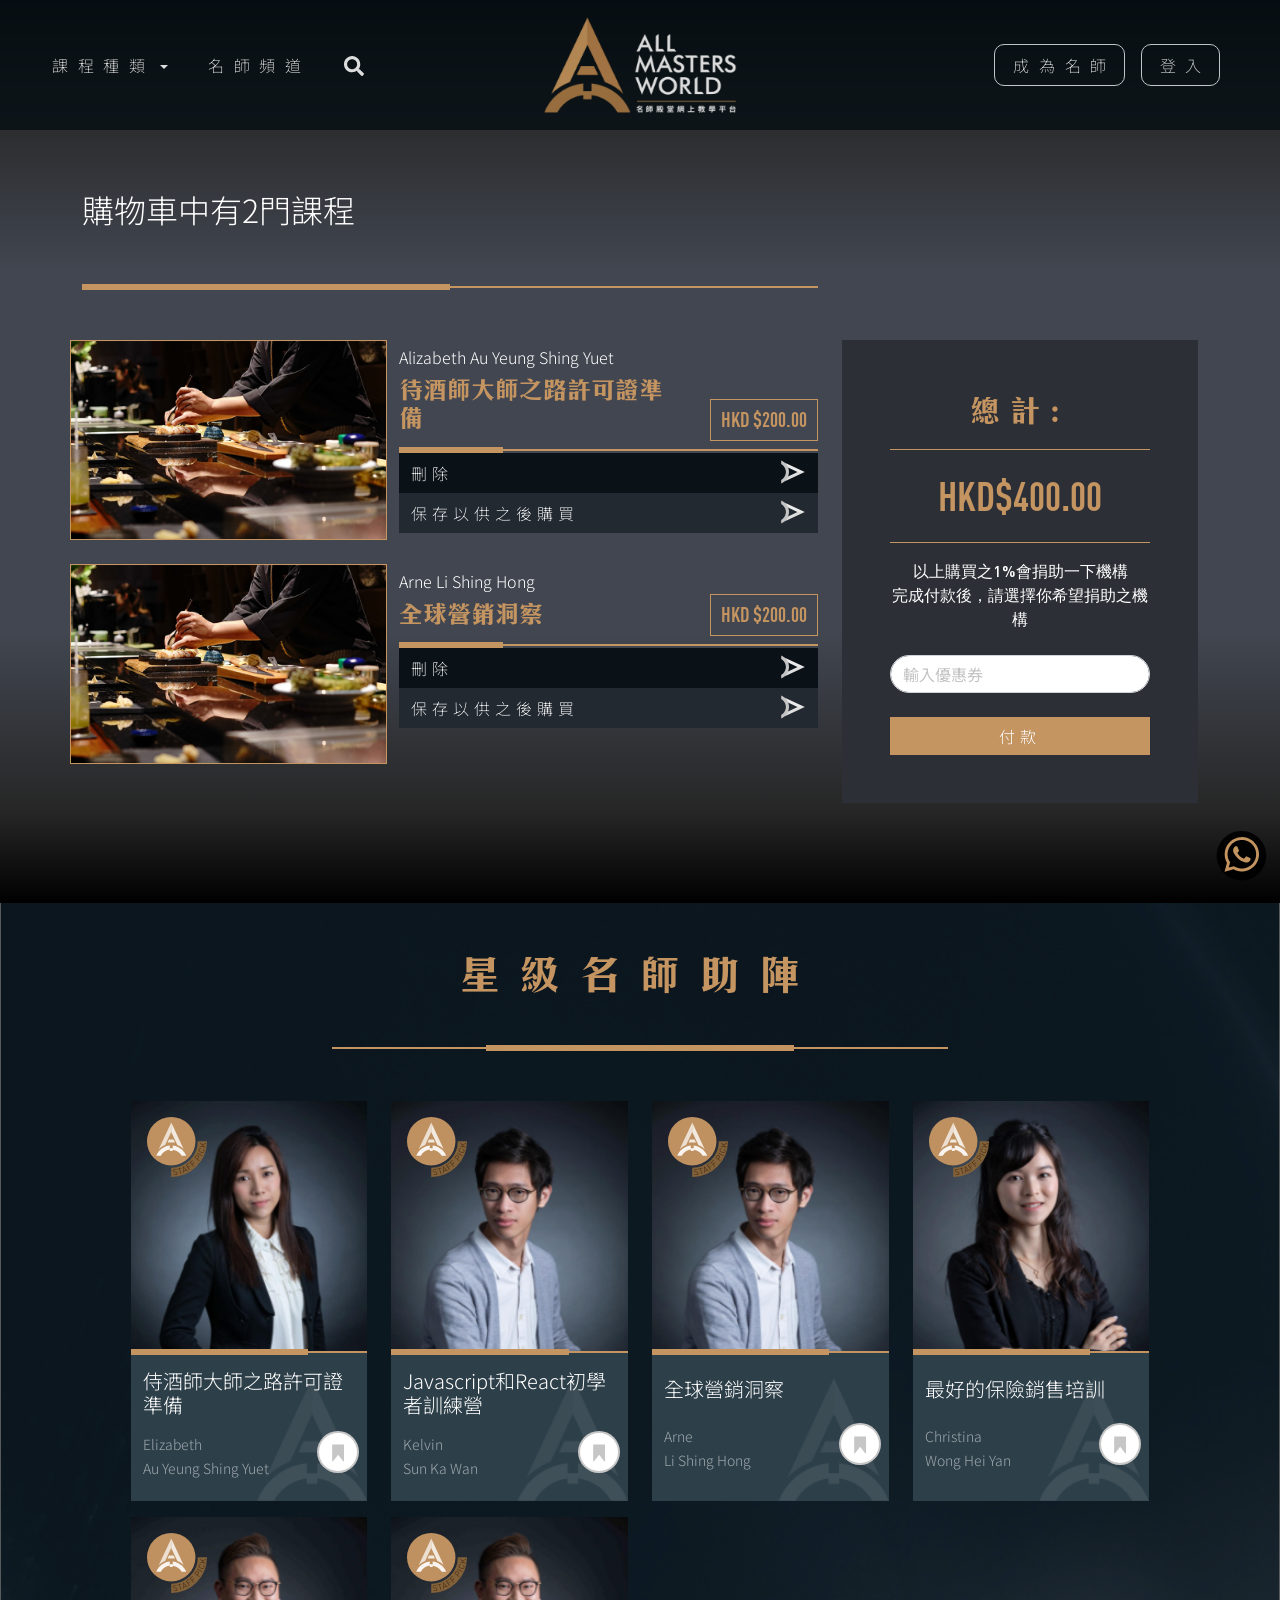
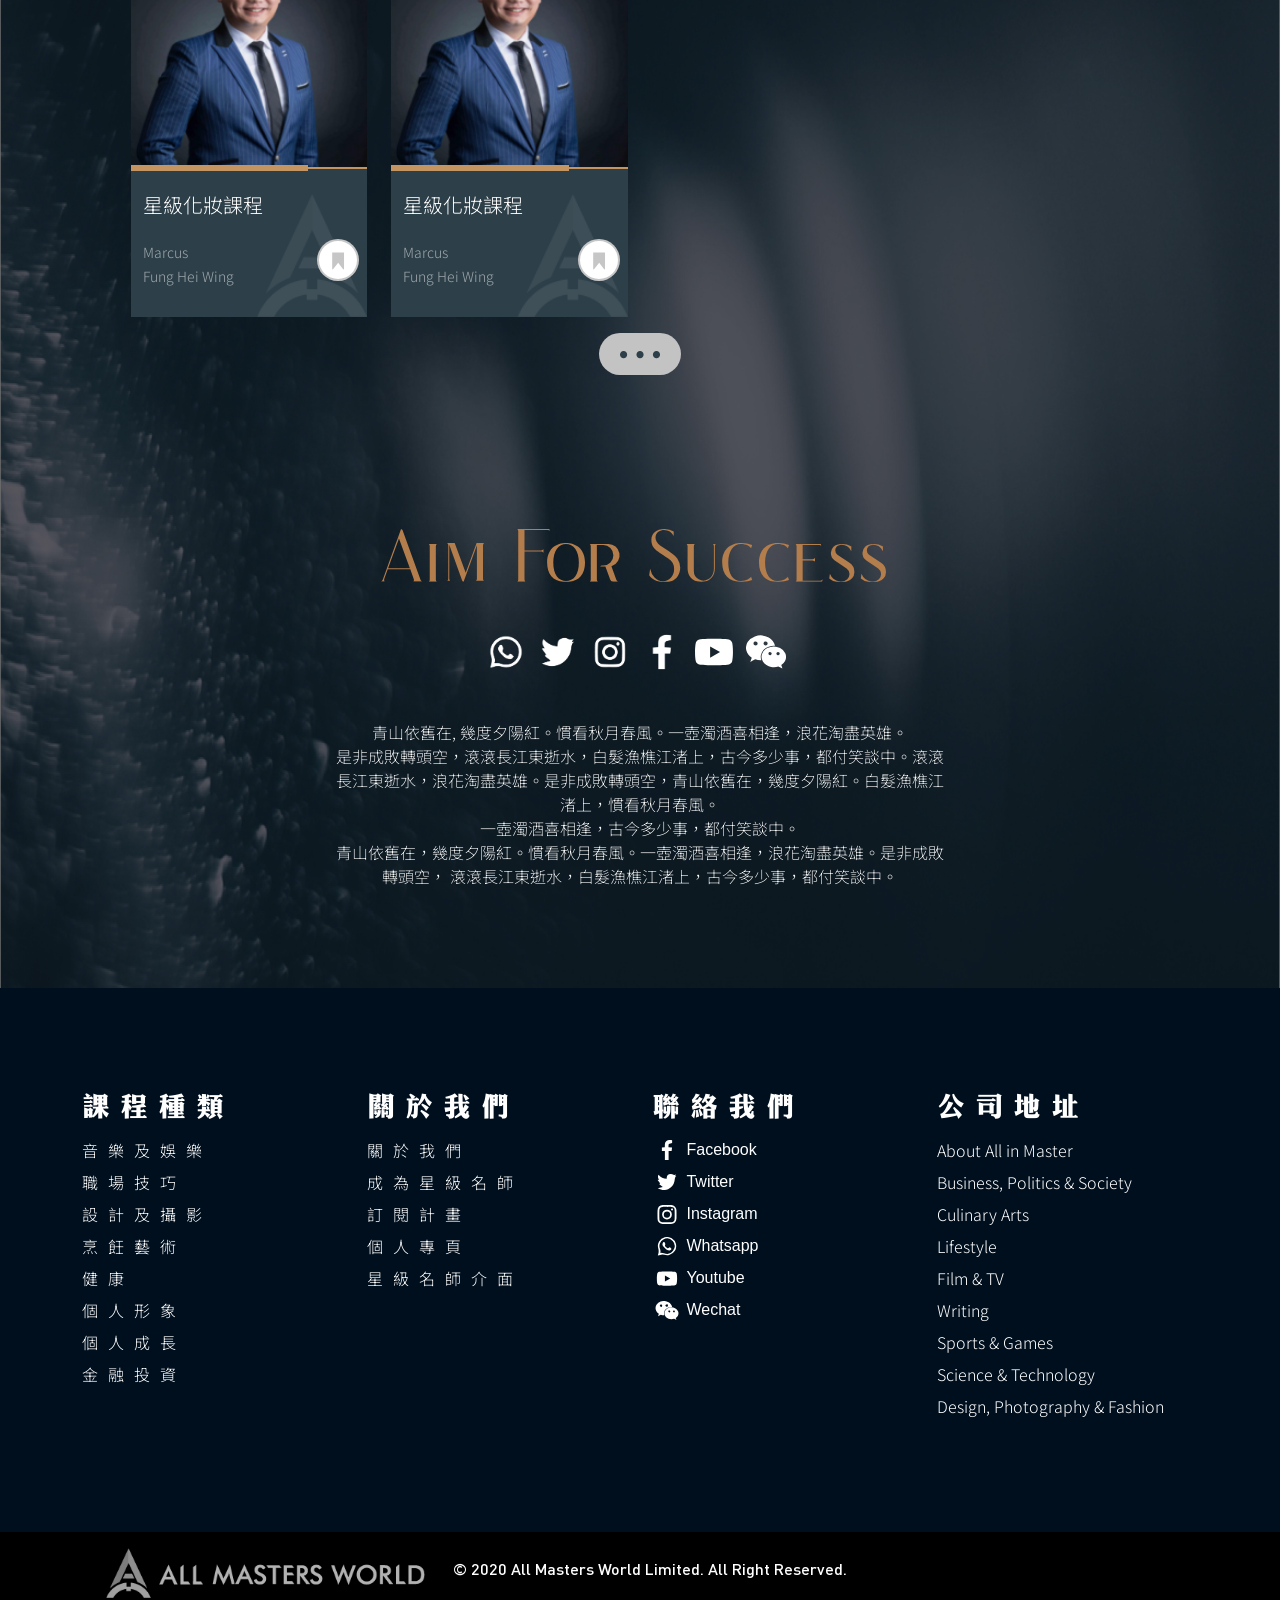
==== commit ad5145a5: "wording" ====
--- a/cart.html
+++ b/cart.html
@@ -47,7 +47,7 @@
                         </ul>
                     </li>
                                         <li class="nav-item menu_link  ml-4">
-                        <a class="nav-link  grand-text" aria-current="page" href="#" style="letter-spacing: 2px !important;">名師頻道</a>
+                        <a class="nav-link  grand-text" aria-current="page" href="#"  >名師頻道</a>
                     </li> 
                     <form class="form-inline ml-4">
                         
@@ -531,7 +531,7 @@
             <div class="row justify-content-center">
                 <div class="col-lg-6 py-100">
                     <div class="primary-header text-center">
-                        <h1 class="text-gold mb-5 letter-space-20 AFS_tex"><img src="assets/images/logo/AFS_text.svg"></h1>
+                        <h1 class="text-gold mb-5 letter-space-20 AFS_tex"><img src="assets/images/logo/AFS_text.svg" class="img-fluid"></h1>
                         <ul class="ml-auto mr-auto align-items-center list-inline nav-social">
                             <li class="list-inline-item mr-2">
                                 <a class="social-link" href="#">
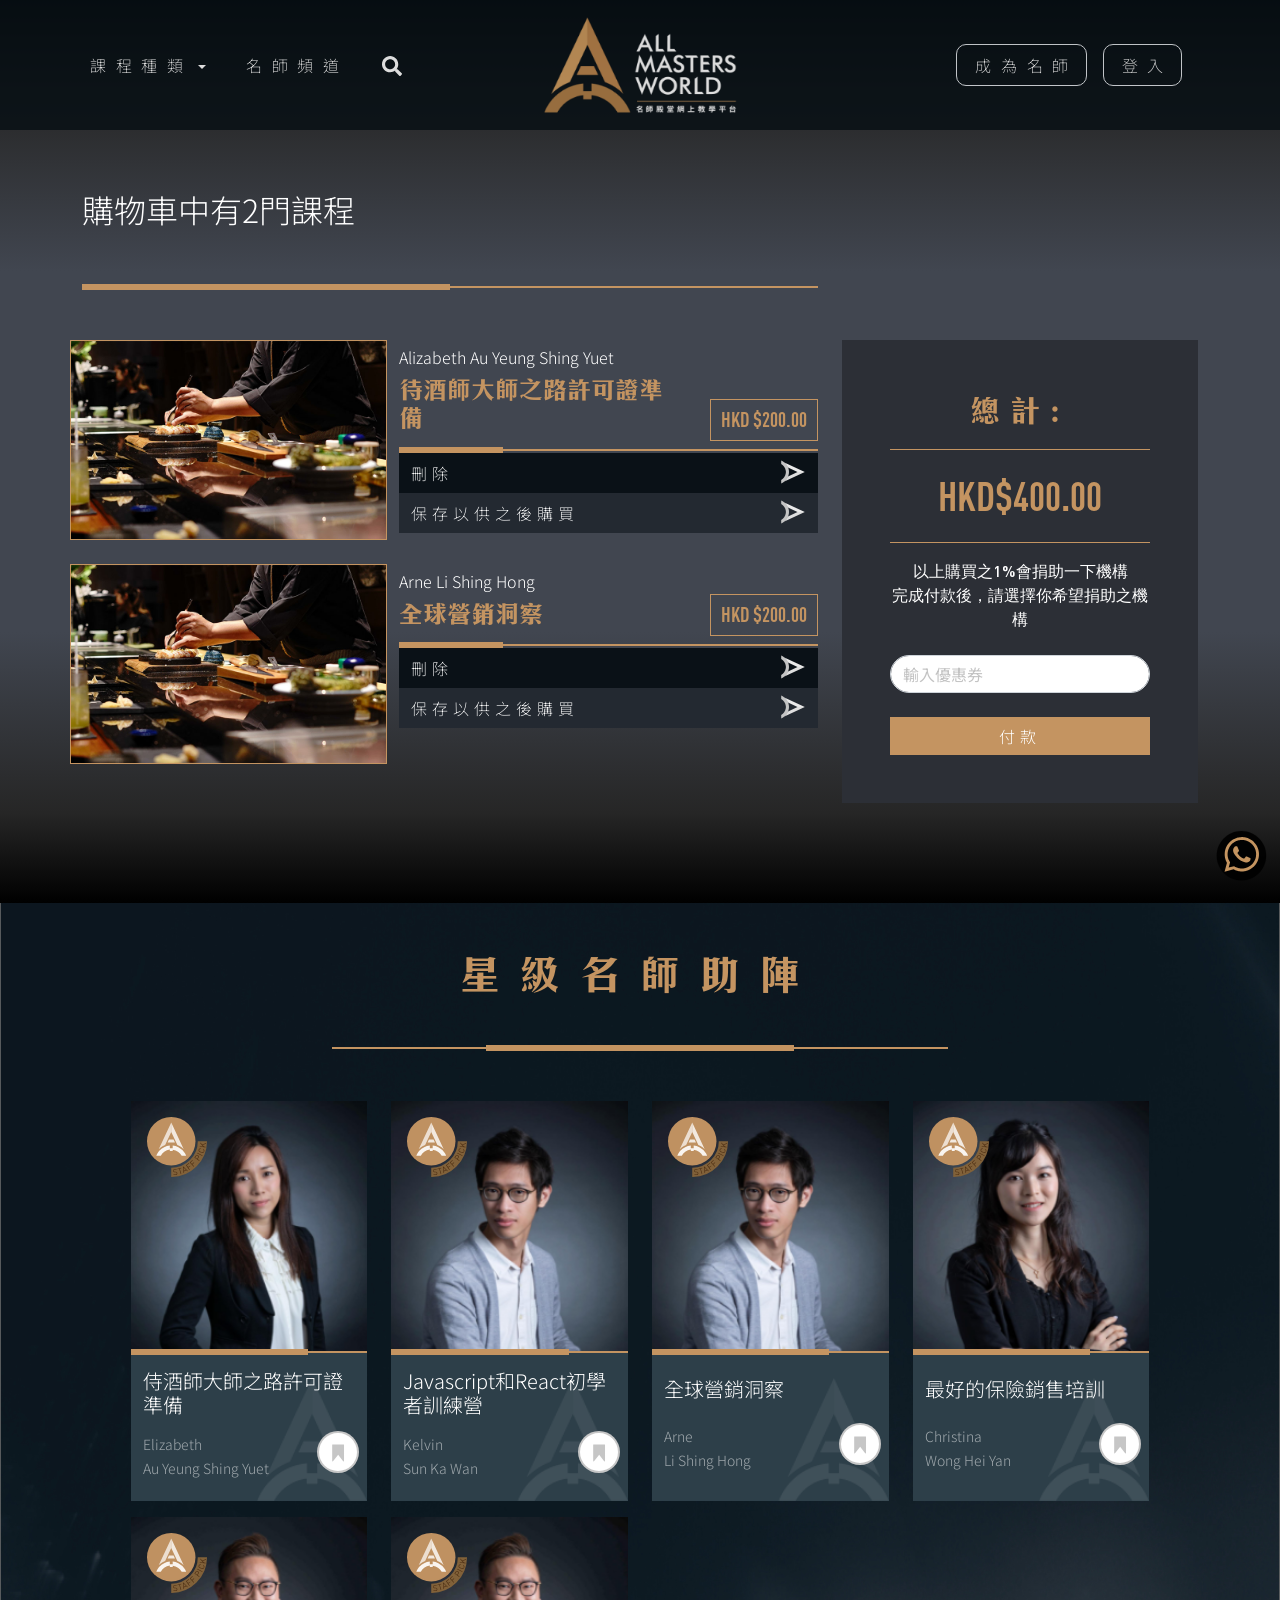
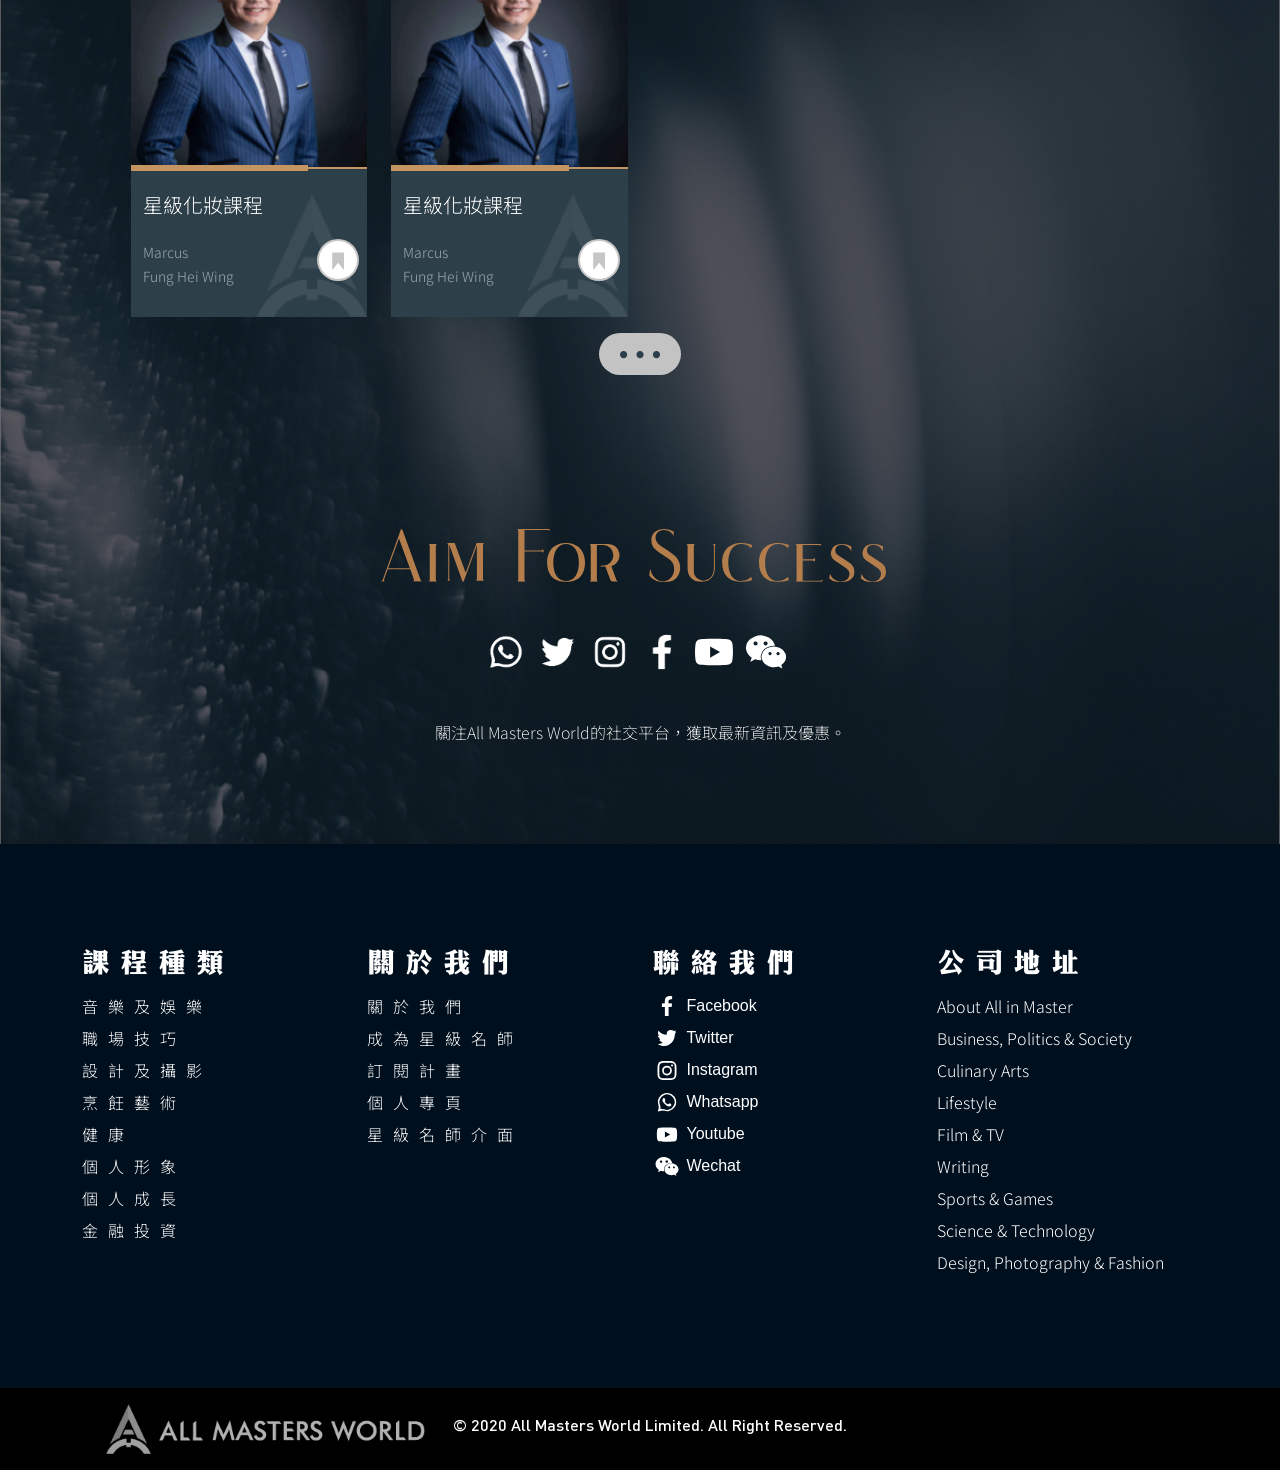
==== commit c444534c: "wording" ====
--- a/cart.html
+++ b/cart.html
@@ -572,11 +572,7 @@
                                 </a>
                             </li>
                         </ul>
-                        <p class="text-center text-white mb-0 mt-5">青山依舊在, 幾度夕陽紅。慣看秋月春風。一壺濁酒喜相逢，浪花淘盡英雄。</p>
-                        <p class="text-center text-white mb-0">是非成敗轉頭空，滾滾長江東逝水，白髮漁樵江渚上，古今多少事，都付笑談中。滾滾長江東逝水，浪花淘盡英雄。是非成敗轉頭空，青山依舊在，幾度夕陽紅。白髮漁樵江渚上，慣看秋月春風。</p>
-                        <p class="text-center text-white mb-0">一壺濁酒喜相逢，古今多少事，都付笑談中。</p>
-                        <p class="text-center text-white mb-0">青山依舊在，幾度夕陽紅。慣看秋月春風。一壺濁酒喜相逢，浪花淘盡英雄。是非成敗轉頭空，
-                            滾滾長江東逝水，白髮漁樵江渚上，古今多少事，都付笑談中。</p>
+                        <p class="text-center text-white mb-0 mt-5">關注All Masters World的社交平台，獲取最新資訊及優惠。</p>
                     </div>
                 </div>
             </div>
--- a/assets/css/app.css
+++ b/assets/css/app.css
@@ -400,6 +400,7 @@
     background-size: cover !important;
     background-position: center center !important;
     background-repeat: no-repeat !important;
+    padding: 0px;
 }
 
 .home-intro-bg {
@@ -2425,10 +2426,14 @@
     letter-spacing: 0px !important;
 }
 .menu_bar{
-    max-width: 95% !important;
+    /*max-width: 95% !important;*/
 }
 .navbar-dark .navbar-nav .nav-link{
     color: rgba(255,255,255,1) ;
+}
+.vh-80{
+    height: 80vh !important;
+    overflow: hidden;
 }
 .fixed-wts {
     position: fixed;
@@ -2437,4 +2442,23 @@
     bottom: 40px;
     right: 20px;
     z-index: 10;
-}+}
+.video-section{
+/*    max-height: 80vh!important;
+    overflow: hidden;*/
+}
+video {  
+  width: 100vw;
+  height: 80vh;
+  object-fit: cover;
+  top: 0;
+  left: 0;
+  overflow: hidden;
+
+}
+@media only screen and (max-width: 680px) {
+video {  
+background: url(../images/banner/home-banner.jpg);
+
+}
+}
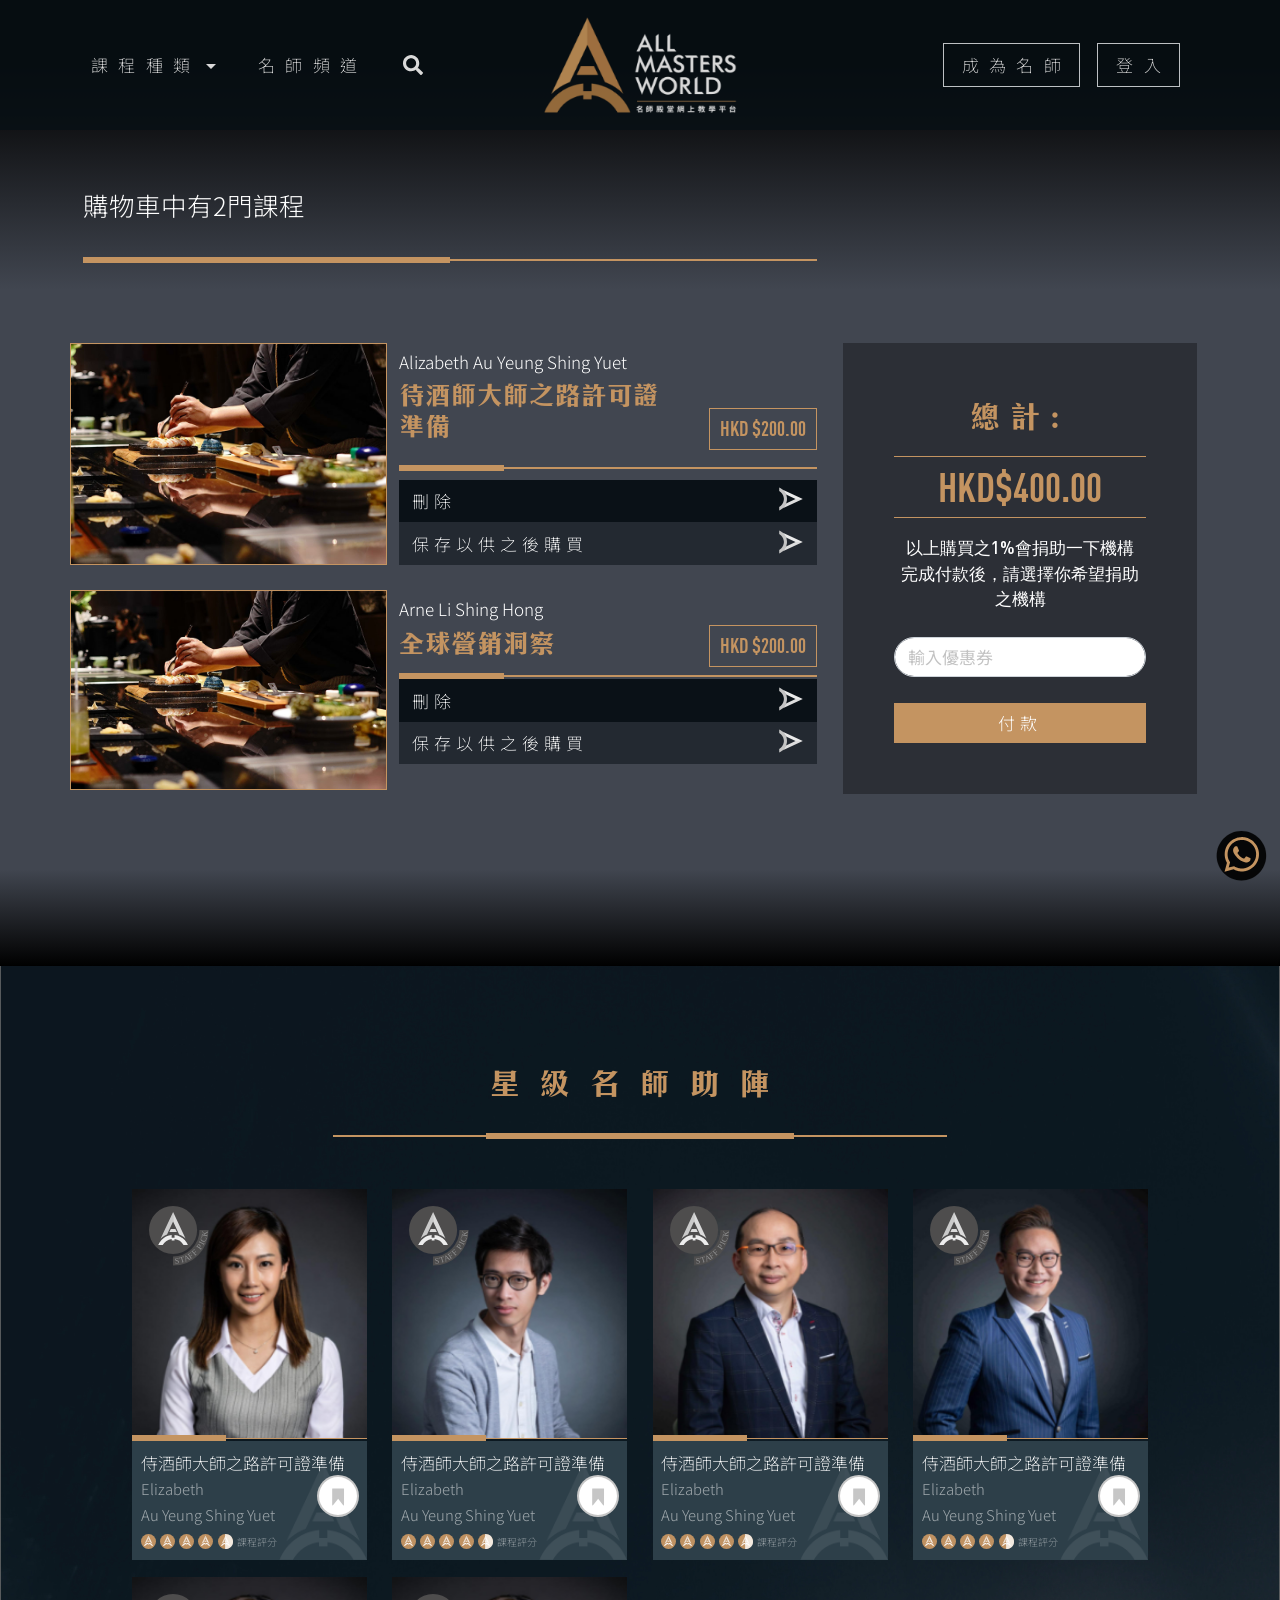
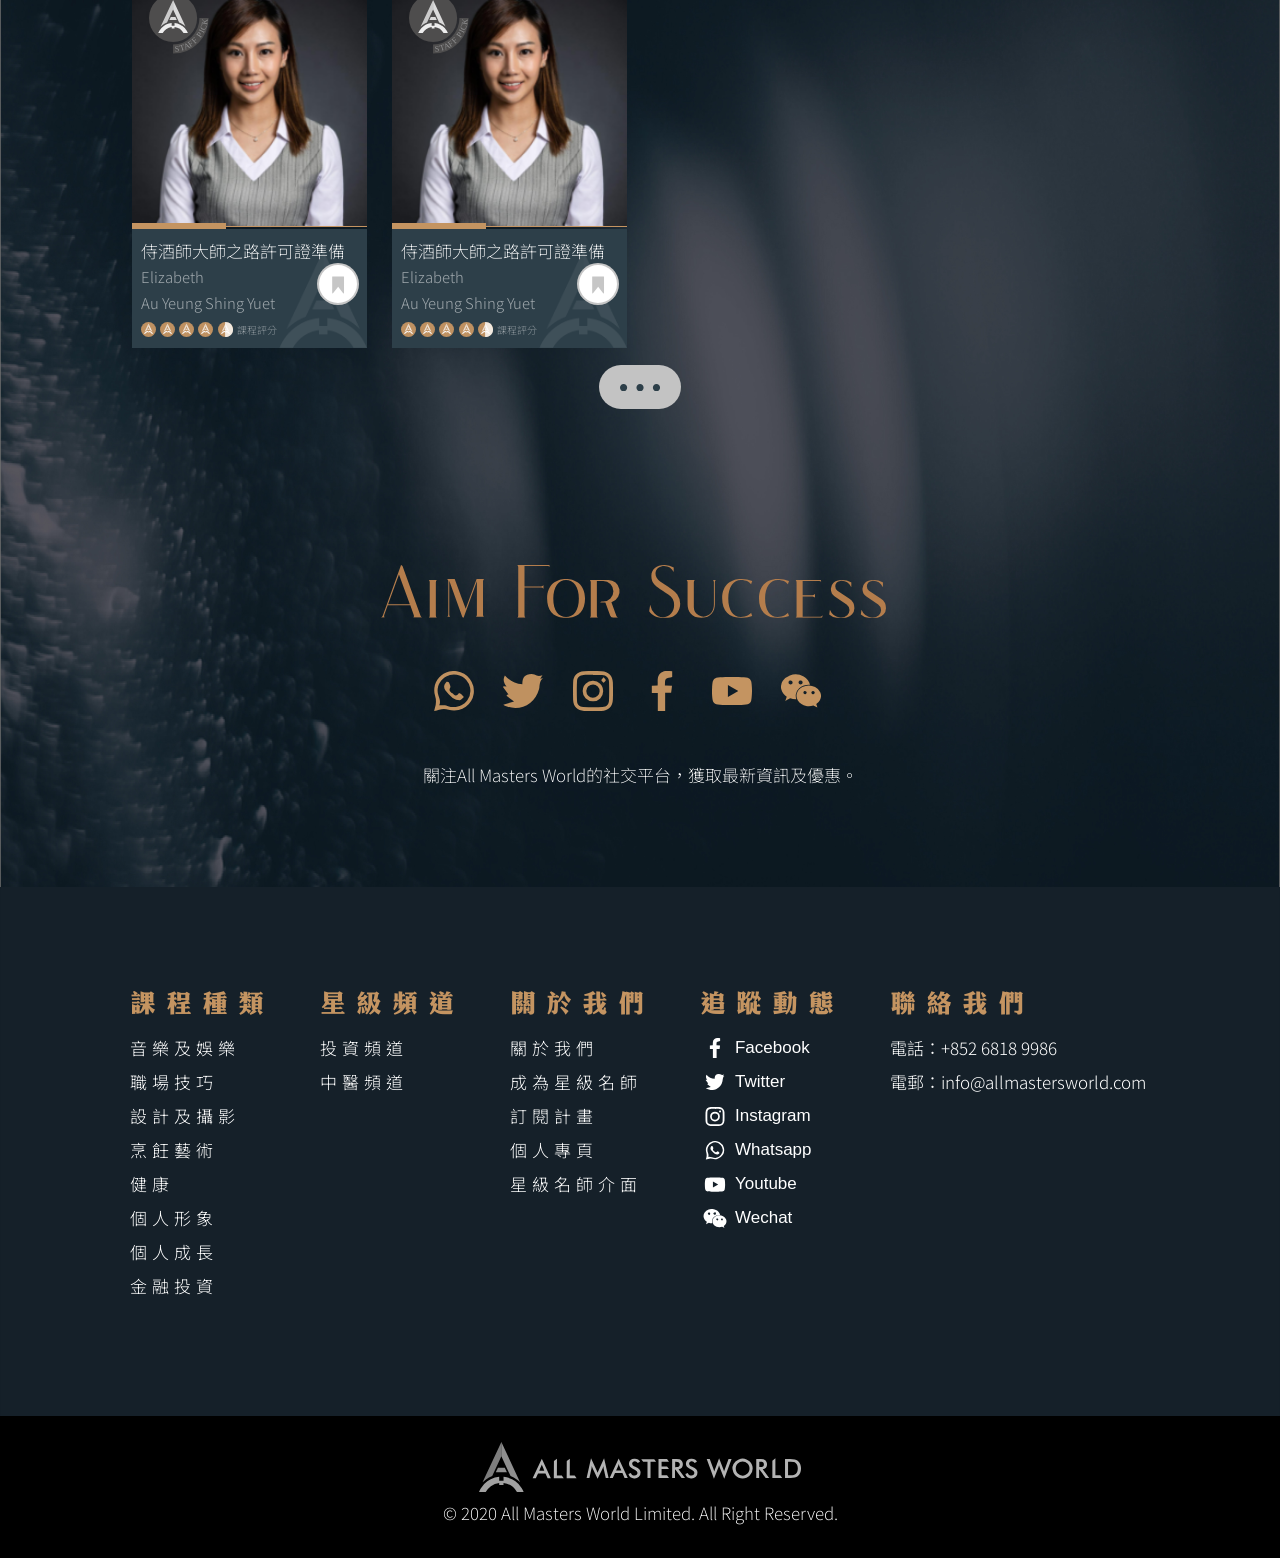
==== commit bb904c2a: "design by EM" ====
--- a/cart.html
+++ b/cart.html
@@ -35,7 +35,7 @@
     <nav class="navbar navbar-expand-lg navbar-dark bg-dark-0 main-navbar">
         <div class="container-xl menu_bar">
             <div class="collapse navbar-collapse" id="navbarsExample07XL">
-                <ul class="navbar-nav  mb-2 mb-lg-0 ">                   
+                <ul class="navbar-nav  mb-2 mb-lg-0 ">
                     <li class="nav-item dropdown menu_link">
                         <a class="nav-link dropdown-toggle" href="#" id="navbarDropdown" role="button" data-toggle="dropdown" aria-expanded="false">
                             課程種類
@@ -46,13 +46,11 @@
                             </li>
                         </ul>
                     </li>
-                                        <li class="nav-item menu_link  ml-4">
-                        <a class="nav-link  grand-text" aria-current="page" href="#"  >名師頻道</a>
-                    </li> 
+                    <li class="nav-item menu_link  ml-4">
+                        <a class="nav-link  grand-text" aria-current="page" href="#">名師頻道</a>
+                    </li>
                     <form class="form-inline ml-4">
-                        
                         <input class="form-control search_input" id="search_input" type="search" name="search_input" placeholder="" aria-label="Search">
-                        
                     </form>
                 </ul>
             </div>
@@ -61,17 +59,17 @@
             <div class="collapse navbar-collapse justify-content-end">
                 <ul class="navbar-nav  mb-2 mb-lg-0 ">
                     <li class="nav-item mr-3">
-                        <a class="nav-link border border-radius-10 leterSpace_fix" aria-current="page" href="#">成為名師</a>
+                        <a class="nav-link border border-radius-10 leterSpace_fix no-radius" aria-current="page" href="#">成為名師</a>
                     </li>
                     <li class="nav-item mr-3">
-                        <a class="nav-link border border-radius-10 leterSpace_fix" aria-current="page" href="#">登入</a>
+                        <a class="nav-link border border-radius-10 leterSpace_fix no-radius" aria-current="page" href="#">登入</a>
                     </li>
                 </ul>
             </div>
         </div>
     </nav>
     <main class="bg-dark">
-        <div class="container-fluid course-detail-div pt-50 pb-100  nav-overlap-div pt-md-100 pt-190">
+        <div class="container-fluid cart-detail-div pt-50 nav-overlap-div pt-md-100 pt-190">
             <div class="row justify-content-center">
                 <div class="col-12">
                     <div class="container-fluid container-xl">
@@ -79,11 +77,11 @@
                             <div class="col-xl-8 col-lg-8 col-md-8 col-sm-12 col-12 order-md-1 order-2">
                                 <div class="row">
                                     <div class="col-xl-12 col-lg-12 col-md-12 col-sm-12 col-12">
-                                        <h2 class="text-white">購物車中有2門課程</h2>
+                                        <h4 class="text-white">購物車中有2門課程</h4>
                                     </div>
                                 </div>
                                 <div class="row">
-                                    <div class="col-12 py-50">
+                                    <div class="col-12 py-30">
                                         <hr class="bg-gold h-2 my-0">
                                         <div class="mr-auto w-50">
                                             <hr class="bg-gold h-6 my-0 nv-mt-4">
@@ -91,10 +89,10 @@
                                     </div>
                                 </div>
                             </div>
-                            <div class="col-xl-4 col-lg-4 col-md-4 col-sm-12 col-12 order-md-2 order-1 pb-md-0 pb-5">
+                            <div class="col-xl-4 col-lg-4 col-md-4 col-sm-12 col-12 order-md-2 order-1 pb-md-0">
                             </div>
                         </div>
-                        <div class="row">
+                        <div class="row pt-50 pb-150">
                             <div class="col-xl-8 col-lg-8 col-md-8 col-sm-12 col-12 order-md-1 order-2">
                                 <div class="row cart-div">
                                     <div class="col-12">
@@ -113,8 +111,8 @@
                                                             <button class="DinConBold course-price-btn">HKD $200.00</button>
                                                         </div>
                                                     </div>
-                                                    <div class="row">
-                                                        <div class="col-12 px-0">
+                                                    <div class="row ">
+                                                        <div class="col-12 px-0 mt-2 mb-2">
                                                             <hr class="bg-gold h-2 my-0">
                                                             <div class="mr-auto w-25">
                                                                 <hr class="bg-gold h-6 my-0 nv-mt-4">
@@ -228,7 +226,7 @@
                                                             </div>
                                                             <div class="btn">
                                                                 <a href="#">
-                                                                    <svg class="action-icon" version="1.1" id="Layer_1" xmlns="http://www.w3.org/2000/svg" xmlns:xlink="http://www.w3.org/1999/xlink" x="0px" y="0px" width="60px" height="60px" viewBox="0 0 200 200" enable-background="new 0 0 200 200" xml:space="preserve">
+                                                                    <svg class="action-icon" version="1.1" id="Layer_1" xmlns="http://www.w3.org/2000/svg" xmlns:xlink="http://www.w3.org/1999/xlink" x="0px" y="0px" width="40px" height="40px" viewBox="0 0 200 200" enable-background="new 0 0 200 200" xml:space="preserve">
                                                                         <g>
                                                                             <path fill="#DEDEDE" d="M54.055,139.139c-3.55,9.492-8.306,18.4-14.211,26.42c-3.56,5.032-7.564,9.724-11.921,14.044
                                                                                     l170.398-79.417h-60.72L54.055,139.139z" />
@@ -259,9 +257,9 @@
                                 <div class="cart-summary-div">
                                     <div class="align-items-center justify-content-center p-5">
                                         <p class="cart-summary-title hei-title mb-0 letter-space-10">總計:</p>
-                                        <hr class="bg-gold">
+                                        <hr class="bg-gold mb-0">
                                         <p class="cart-summary-price DinConBold mb-0">HKD$400.00</p>
-                                        <hr class="bg-gold">
+                                        <hr class="bg-gold mt-0">
                                         <p class="dinpro text-white mb-0">以上購買之1%會捐助一下機構<br>完成付款後，請選擇你希望捐助之機構</p>
                                         <input type="text" class="form-control cart-coupon my-4" id="coupon_code" placeholder="輸入優惠券">
                                         <a href="#" class="btn btn-block checkout-btn">付款</a>
@@ -273,11 +271,11 @@
                 </div>
             </div>
         </div>
-        <div class="container-fluid instructor-bg">
-            <div class="row justify-content-center pt-5">
+        <div class="container-fluid jumbotron-bg home-instructor-bg">
+            <div class="row justify-content-center">
                 <div class="col-lg-6">
                     <div class="primary-header">
-                        <h1 class="text-center text-gold mb-5 letter-space-20 hei-title">星級名師助陣</h1>
+                        <h3 class="text-center text-gold pt-100 letter-space-20 hei-title pt-4 pb-4">星級名師助陣</h3>
                         <hr class="bg-gold h-2 my-0">
                         <div class="ml-auto mr-auto w-50">
                             <hr class="bg-gold h-6 my-0 nv-mt-4">
@@ -289,28 +287,29 @@
                         <!-- Listing container for Instructor/Tutor -->
                         <div class="row" id="instructor-container">
                             <div class="col-xxl-2 col-xl-3 col-lg-3 col-md-4 col-sm-6 col-6 instructor-item mb-3">
-                                <div class="instructor-img p-sm-3 p-2" style="background-image: url('assets/images/instructors/tutor_5.png')">
+                                <div class="instructor-img p-sm-3 p-2" style="background-image: url('assets/images/instructors/tutor_1.png')">
                                     <img class="staff-pick-badge" alt="">
                                 </div>
-                                <div class="container instructor-info-div pt-sm-0 pt-0 pb-3">
+                                <div class="w-40">
+                                    <hr class="bg-gold h-6 my-0 nv-mt-4">
+                                </div>
+                                <div class="container instructor-info-div p-sm-2 py-3 px-2">
                                     <div class="instructor-overlay"></div>
                                     <div class="row d-flex align-items-between instructor-info h-100">
-                                        <div class="col-12 px-0 pb-2">
-                                            <hr class="bg-gold h-2 my-0">
-                                            <div class="mr-auto w-75">
-                                                <hr class="bg-gold h-6 my-0 nv-mt-4">
-                                            </div>
-                                        </div>
                                         <div class="col-12">
                                             <a href="#">
-                                                <h5 class="text-white">侍酒師大師之路許可證準備</h5>
+                                                <p class="text-white mb-0">侍酒師大師之路許可證準備</p>
                                             </a>
                                         </div>
                                         <div class="col-10 instructor-name">
-                                            <a href="#">
-                                                <p class="text-white mb-0"><small>Elizabeth</small></p>
-                                                <p class="text-white mb-0"><small>Au Yeung Shing Yuet</small></p>
-                                            </a>
+                                            <div class="row">
+                                                <div class="col-12">
+                                                    <a href="#">
+                                                        <p class="text-white half-opacity mb-0"><small>Elizabeth</small></p>
+                                                        <p class="text-white half-opacity mb-0"><small>Au Yeung Shing Yuet</small></p>
+                                                    </a>
+                                                </div>
+                                            </div>
                                         </div>
                                         <div class="col-2 instructor-bookmark">
                                             <svg class="bookmark-icon-bg" xmlns="http://www.w3.org/2000/svg">
@@ -322,6 +321,30 @@
                                                 </svg>
                                             </a>
                                         </div>
+                                        <div class="row instructor-rating">
+                                            <div class="col-12">
+                                                <div class="course-carousel-rating">
+                                                    <ul class="list-group list-group-horizontal list-unstyled">
+                                                        <li class="pr-1 mb-0 list-group-item">
+                                                            <img src="assets/icons/rating-mark-full.svg" width="15px" height="15px">
+                                                        </li>
+                                                        <li class="pr-1 mb-0 list-group-item">
+                                                            <img src="assets/icons/rating-mark-full.svg" width="15px" height="15px">
+                                                        </li>
+                                                        <li class="pr-1  mb-0 list-group-item">
+                                                            <img src="assets/icons/rating-mark-full.svg" width="15px" height="15px">
+                                                        </li>
+                                                        <li class="pr-1 mb-0 list-group-item">
+                                                            <img src="assets/icons/rating-mark-full.svg" width="15px" height="15px">
+                                                        </li>
+                                                        <li class="pr-1 mb-0 list-group-item">
+                                                            <img src="assets/icons/rating-mark-half.svg" width="15px" height="15px">
+                                                        </li>
+                                                        <li><span class="xs-text text-white half-opacity">課程評分</span></li>
+                                                    </ul>
+                                                </div>
+                                            </div>
+                                        </div>
                                     </div>
                                 </div>
                             </div>
@@ -329,25 +352,26 @@
                                 <div class="instructor-img p-sm-3 p-2" style="background-image: url('assets/images/instructors/tutor_2.png')">
                                     <img class="staff-pick-badge" alt="">
                                 </div>
-                                <div class="container instructor-info-div pt-sm-0 pt-0 pb-3">
+                                <div class="w-40">
+                                    <hr class="bg-gold h-6 my-0 nv-mt-4">
+                                </div>
+                                <div class="container instructor-info-div p-sm-2 py-3 px-2">
                                     <div class="instructor-overlay"></div>
                                     <div class="row d-flex align-items-between instructor-info h-100">
-                                        <div class="col-12 px-0 pb-2">
-                                            <hr class="bg-gold h-2 my-0">
-                                            <div class="mr-auto w-75">
-                                                <hr class="bg-gold h-6 my-0 nv-mt-4">
-                                            </div>
-                                        </div>
                                         <div class="col-12">
                                             <a href="#">
-                                                <h5 class="text-white">Javascript和React初學者訓練營</h5>
+                                                <p class="text-white mb-0">侍酒師大師之路許可證準備</p>
                                             </a>
                                         </div>
                                         <div class="col-10 instructor-name">
-                                            <a href="#">
-                                                <p class="text-white mb-0"><small>Kelvin</small></p>
-                                                <p class="text-white mb-0"><small>Sun Ka Wan</small></p>
-                                            </a>
+                                            <div class="row">
+                                                <div class="col-12">
+                                                    <a href="#">
+                                                        <p class="text-white half-opacity mb-0"><small>Elizabeth</small></p>
+                                                        <p class="text-white half-opacity mb-0"><small>Au Yeung Shing Yuet</small></p>
+                                                    </a>
+                                                </div>
+                                            </div>
                                         </div>
                                         <div class="col-2 instructor-bookmark">
                                             <svg class="bookmark-icon-bg" xmlns="http://www.w3.org/2000/svg">
@@ -359,32 +383,57 @@
                                                 </svg>
                                             </a>
                                         </div>
+                                        <div class="row instructor-rating">
+                                            <div class="col-12">
+                                                <div class="course-carousel-rating">
+                                                    <ul class="list-group list-group-horizontal list-unstyled">
+                                                        <li class="pr-1 mb-0 list-group-item">
+                                                            <img src="assets/icons/rating-mark-full.svg" width="15px" height="15px">
+                                                        </li>
+                                                        <li class="pr-1 mb-0 list-group-item">
+                                                            <img src="assets/icons/rating-mark-full.svg" width="15px" height="15px">
+                                                        </li>
+                                                        <li class="pr-1  mb-0 list-group-item">
+                                                            <img src="assets/icons/rating-mark-full.svg" width="15px" height="15px">
+                                                        </li>
+                                                        <li class="pr-1 mb-0 list-group-item">
+                                                            <img src="assets/icons/rating-mark-full.svg" width="15px" height="15px">
+                                                        </li>
+                                                        <li class="pr-1 mb-0 list-group-item">
+                                                            <img src="assets/icons/rating-mark-half.svg" width="15px" height="15px">
+                                                        </li>
+                                                        <li><span class="xs-text text-white half-opacity">課程評分</span></li>
+                                                    </ul>
+                                                </div>
+                                            </div>
+                                        </div>
                                     </div>
                                 </div>
                             </div>
                             <div class="col-xxl-2 col-xl-3 col-lg-3 col-md-4 col-sm-6 col-6 instructor-item mb-3">
-                                <div class="instructor-img p-sm-3 p-2" style="background-image: url('assets/images/instructors/tutor_2.png')">
+                                <div class="instructor-img p-sm-3 p-2" style="background-image: url('assets/images/instructors/tutor_4.png')">
                                     <img class="staff-pick-badge" alt="">
                                 </div>
-                                <div class="container instructor-info-div pt-sm-0 pt-0 pb-3">
+                                <div class="w-40">
+                                    <hr class="bg-gold h-6 my-0 nv-mt-4">
+                                </div>
+                                <div class="container instructor-info-div p-sm-2 py-3 px-2">
                                     <div class="instructor-overlay"></div>
                                     <div class="row d-flex align-items-between instructor-info h-100">
-                                        <div class="col-12 px-0 pb-2">
-                                            <hr class="bg-gold h-2 my-0">
-                                            <div class="mr-auto w-75">
-                                                <hr class="bg-gold h-6 my-0 nv-mt-4">
-                                            </div>
-                                        </div>
                                         <div class="col-12">
                                             <a href="#">
-                                                <h5 class="text-white">全球營銷洞察</h5>
+                                                <p class="text-white mb-0">侍酒師大師之路許可證準備</p>
                                             </a>
                                         </div>
                                         <div class="col-10 instructor-name">
-                                            <a href="#">
-                                                <p class="text-white mb-0"><small>Arne</small></p>
-                                                <p class="text-white mb-0"><small>Li Shing Hong</small></p>
-                                            </a>
+                                            <div class="row">
+                                                <div class="col-12">
+                                                    <a href="#">
+                                                        <p class="text-white half-opacity mb-0"><small>Elizabeth</small></p>
+                                                        <p class="text-white half-opacity mb-0"><small>Au Yeung Shing Yuet</small></p>
+                                                    </a>
+                                                </div>
+                                            </div>
                                         </div>
                                         <div class="col-2 instructor-bookmark">
                                             <svg class="bookmark-icon-bg" xmlns="http://www.w3.org/2000/svg">
@@ -396,32 +445,57 @@
                                                 </svg>
                                             </a>
                                         </div>
+                                        <div class="row instructor-rating">
+                                            <div class="col-12">
+                                                <div class="course-carousel-rating">
+                                                    <ul class="list-group list-group-horizontal list-unstyled">
+                                                        <li class="pr-1 mb-0 list-group-item">
+                                                            <img src="assets/icons/rating-mark-full.svg" width="15px" height="15px">
+                                                        </li>
+                                                        <li class="pr-1 mb-0 list-group-item">
+                                                            <img src="assets/icons/rating-mark-full.svg" width="15px" height="15px">
+                                                        </li>
+                                                        <li class="pr-1  mb-0 list-group-item">
+                                                            <img src="assets/icons/rating-mark-full.svg" width="15px" height="15px">
+                                                        </li>
+                                                        <li class="pr-1 mb-0 list-group-item">
+                                                            <img src="assets/icons/rating-mark-full.svg" width="15px" height="15px">
+                                                        </li>
+                                                        <li class="pr-1 mb-0 list-group-item">
+                                                            <img src="assets/icons/rating-mark-half.svg" width="15px" height="15px">
+                                                        </li>
+                                                        <li><span class="xs-text text-white half-opacity">課程評分</span></li>
+                                                    </ul>
+                                                </div>
+                                            </div>
+                                        </div>
                                     </div>
                                 </div>
                             </div>
                             <div class="col-xxl-2 col-xl-3 col-lg-3 col-md-4 col-sm-6 col-6 instructor-item mb-3">
-                                <div class="instructor-img p-sm-3 p-2" style="background-image: url('assets/images/instructors/tutor_6.png')">
+                                <div class="instructor-img p-sm-3 p-2" style="background-image: url('assets/images/instructors/tutor_7.png')">
                                     <img class="staff-pick-badge" alt="">
                                 </div>
-                                <div class="container instructor-info-div pt-sm-0 pt-0 pb-3">
+                                <div class="w-40">
+                                    <hr class="bg-gold h-6 my-0 nv-mt-4">
+                                </div>
+                                <div class="container instructor-info-div p-sm-2 py-3 px-2">
                                     <div class="instructor-overlay"></div>
                                     <div class="row d-flex align-items-between instructor-info h-100">
-                                        <div class="col-12 px-0 pb-2">
-                                            <hr class="bg-gold h-2 my-0">
-                                            <div class="mr-auto w-75">
-                                                <hr class="bg-gold h-6 my-0 nv-mt-4">
-                                            </div>
-                                        </div>
                                         <div class="col-12">
                                             <a href="#">
-                                                <h5 class="text-white">最好的保險銷售培訓</h5>
+                                                <p class="text-white mb-0">侍酒師大師之路許可證準備</p>
                                             </a>
                                         </div>
                                         <div class="col-10 instructor-name">
-                                            <a href="#">
-                                                <p class="text-white mb-0"><small>Christina</small></p>
-                                                <p class="text-white mb-0"><small>Wong Hei Yan</small></p>
-                                            </a>
+                                            <div class="row">
+                                                <div class="col-12">
+                                                    <a href="#">
+                                                        <p class="text-white half-opacity mb-0"><small>Elizabeth</small></p>
+                                                        <p class="text-white half-opacity mb-0"><small>Au Yeung Shing Yuet</small></p>
+                                                    </a>
+                                                </div>
+                                            </div>
                                         </div>
                                         <div class="col-2 instructor-bookmark">
                                             <svg class="bookmark-icon-bg" xmlns="http://www.w3.org/2000/svg">
@@ -433,32 +507,57 @@
                                                 </svg>
                                             </a>
                                         </div>
+                                        <div class="row instructor-rating">
+                                            <div class="col-12">
+                                                <div class="course-carousel-rating">
+                                                    <ul class="list-group list-group-horizontal list-unstyled">
+                                                        <li class="pr-1 mb-0 list-group-item">
+                                                            <img src="assets/icons/rating-mark-full.svg" width="15px" height="15px">
+                                                        </li>
+                                                        <li class="pr-1 mb-0 list-group-item">
+                                                            <img src="assets/icons/rating-mark-full.svg" width="15px" height="15px">
+                                                        </li>
+                                                        <li class="pr-1  mb-0 list-group-item">
+                                                            <img src="assets/icons/rating-mark-full.svg" width="15px" height="15px">
+                                                        </li>
+                                                        <li class="pr-1 mb-0 list-group-item">
+                                                            <img src="assets/icons/rating-mark-full.svg" width="15px" height="15px">
+                                                        </li>
+                                                        <li class="pr-1 mb-0 list-group-item">
+                                                            <img src="assets/icons/rating-mark-half.svg" width="15px" height="15px">
+                                                        </li>
+                                                        <li><span class="xs-text text-white half-opacity">課程評分</span></li>
+                                                    </ul>
+                                                </div>
+                                            </div>
+                                        </div>
                                     </div>
                                 </div>
                             </div>
                             <div class="col-xxl-2 col-xl-3 col-lg-3 col-md-4 col-sm-6 col-6 instructor-item mb-3">
-                                <div class="instructor-img p-sm-3 p-2" style="background-image: url('assets/images/instructors/tutor_7.png')">
+                                <div class="instructor-img p-sm-3 p-2" style="background-image: url('assets/images/instructors/tutor_1.png')">
                                     <img class="staff-pick-badge" alt="">
                                 </div>
-                                <div class="container instructor-info-div pt-sm-0 pt-0 pb-3">
+                                <div class="w-40">
+                                    <hr class="bg-gold h-6 my-0 nv-mt-4">
+                                </div>
+                                <div class="container instructor-info-div p-sm-2 py-3 px-2">
                                     <div class="instructor-overlay"></div>
                                     <div class="row d-flex align-items-between instructor-info h-100">
-                                        <div class="col-12 px-0 pb-2">
-                                            <hr class="bg-gold h-2 my-0">
-                                            <div class="mr-auto w-75">
-                                                <hr class="bg-gold h-6 my-0 nv-mt-4">
-                                            </div>
-                                        </div>
                                         <div class="col-12">
                                             <a href="#">
-                                                <h5 class="text-white">星級化妝課程</h5>
+                                                <p class="text-white mb-0">侍酒師大師之路許可證準備</p>
                                             </a>
                                         </div>
                                         <div class="col-10 instructor-name">
-                                            <a href="#">
-                                                <p class="text-white mb-0"><small>Marcus</small></p>
-                                                <p class="text-white mb-0"><small>Fung Hei Wing</small></p>
-                                            </a>
+                                            <div class="row">
+                                                <div class="col-12">
+                                                    <a href="#">
+                                                        <p class="text-white half-opacity mb-0"><small>Elizabeth</small></p>
+                                                        <p class="text-white half-opacity mb-0"><small>Au Yeung Shing Yuet</small></p>
+                                                    </a>
+                                                </div>
+                                            </div>
                                         </div>
                                         <div class="col-2 instructor-bookmark">
                                             <svg class="bookmark-icon-bg" xmlns="http://www.w3.org/2000/svg">
@@ -470,32 +569,57 @@
                                                 </svg>
                                             </a>
                                         </div>
+                                        <div class="row instructor-rating">
+                                            <div class="col-12">
+                                                <div class="course-carousel-rating">
+                                                    <ul class="list-group list-group-horizontal list-unstyled">
+                                                        <li class="pr-1 mb-0 list-group-item">
+                                                            <img src="assets/icons/rating-mark-full.svg" width="15px" height="15px">
+                                                        </li>
+                                                        <li class="pr-1 mb-0 list-group-item">
+                                                            <img src="assets/icons/rating-mark-full.svg" width="15px" height="15px">
+                                                        </li>
+                                                        <li class="pr-1  mb-0 list-group-item">
+                                                            <img src="assets/icons/rating-mark-full.svg" width="15px" height="15px">
+                                                        </li>
+                                                        <li class="pr-1 mb-0 list-group-item">
+                                                            <img src="assets/icons/rating-mark-full.svg" width="15px" height="15px">
+                                                        </li>
+                                                        <li class="pr-1 mb-0 list-group-item">
+                                                            <img src="assets/icons/rating-mark-half.svg" width="15px" height="15px">
+                                                        </li>
+                                                        <li><span class="xs-text text-white half-opacity">課程評分</span></li>
+                                                    </ul>
+                                                </div>
+                                            </div>
+                                        </div>
                                     </div>
                                 </div>
                             </div>
                             <div class="col-xxl-2 col-xl-3 col-lg-3 col-md-4 col-sm-6 col-6 instructor-item mb-3">
-                                <div class="instructor-img p-sm-3 p-2" style="background-image: url('assets/images/instructors/tutor_7.png')">
+                                <div class="instructor-img p-sm-3 p-2" style="background-image: url('assets/images/instructors/tutor_1.png')">
                                     <img class="staff-pick-badge" alt="">
                                 </div>
-                                <div class="container instructor-info-div pt-sm-0 pt-0 pb-3">
+                                <div class="w-40">
+                                    <hr class="bg-gold h-6 my-0 nv-mt-4">
+                                </div>
+                                <div class="container instructor-info-div p-sm-2 py-3 px-2">
                                     <div class="instructor-overlay"></div>
                                     <div class="row d-flex align-items-between instructor-info h-100">
-                                        <div class="col-12 px-0 pb-2">
-                                            <hr class="bg-gold h-2 my-0">
-                                            <div class="mr-auto w-75">
-                                                <hr class="bg-gold h-6 my-0 nv-mt-4">
-                                            </div>
-                                        </div>
                                         <div class="col-12">
                                             <a href="#">
-                                                <h5 class="text-white">星級化妝課程</h5>
+                                                <p class="text-white mb-0">侍酒師大師之路許可證準備</p>
                                             </a>
                                         </div>
                                         <div class="col-10 instructor-name">
-                                            <a href="#">
-                                                <p class="text-white mb-0"><small>Marcus</small></p>
-                                                <p class="text-white mb-0"><small>Fung Hei Wing</small></p>
-                                            </a>
+                                            <div class="row">
+                                                <div class="col-12">
+                                                    <a href="#">
+                                                        <p class="text-white half-opacity mb-0"><small>Elizabeth</small></p>
+                                                        <p class="text-white half-opacity mb-0"><small>Au Yeung Shing Yuet</small></p>
+                                                    </a>
+                                                </div>
+                                            </div>
                                         </div>
                                         <div class="col-2 instructor-bookmark">
                                             <svg class="bookmark-icon-bg" xmlns="http://www.w3.org/2000/svg">
@@ -506,6 +630,30 @@
                                                     <path id="Path_53" data-name="Path 53" d="M371.661,2933.972a19,19,0,1,0,19,19A19,19,0,0,0,371.661,2933.972Zm6.028,27.741a.676.676,0,0,1-.673.672l-5.177-6.747-5.376,6.747a.63.63,0,0,1-.618-.672v-15.847c0-.369.2-.4.566-.4h10.6c.37,0,.677.03.677.4Z" transform="translate(-352.661 -2933.972)" fill="#fff" />
                                                 </svg>
                                             </a>
+                                        </div>
+                                        <div class="row instructor-rating ">
+                                            <div class="col-12">
+                                                <div class="course-carousel-rating">
+                                                    <ul class="list-group list-group-horizontal list-unstyled">
+                                                        <li class="pr-1 mb-0 list-group-item">
+                                                            <img src="assets/icons/rating-mark-full.svg" width="15px" height="15px">
+                                                        </li>
+                                                        <li class="pr-1 mb-0 list-group-item">
+                                                            <img src="assets/icons/rating-mark-full.svg" width="15px" height="15px">
+                                                        </li>
+                                                        <li class="pr-1  mb-0 list-group-item">
+                                                            <img src="assets/icons/rating-mark-full.svg" width="15px" height="15px">
+                                                        </li>
+                                                        <li class="pr-1 mb-0 list-group-item">
+                                                            <img src="assets/icons/rating-mark-full.svg" width="15px" height="15px">
+                                                        </li>
+                                                        <li class="pr-1 mb-0 list-group-item">
+                                                            <img src="assets/icons/rating-mark-half.svg" width="15px" height="15px">
+                                                        </li>
+                                                        <li><span class="xs-text text-white half-opacity">課程評分</span></li>
+                                                    </ul>
+                                                </div>
+                                            </div>
                                         </div>
                                     </div>
                                 </div>
@@ -527,174 +675,184 @@
                         </div>
                     </div>
                 </div>
-            </div>
-            <div class="row justify-content-center">
-                <div class="col-lg-6 py-100">
-                    <div class="primary-header text-center">
-                        <h1 class="text-gold mb-5 letter-space-20 AFS_tex"><img src="assets/images/logo/AFS_text.svg" class="img-fluid"></h1>
-                        <ul class="ml-auto mr-auto align-items-center list-inline nav-social">
-                            <li class="list-inline-item mr-2">
-                                <a class="social-link" href="#">
-                                    <svg id="whatsappIcon" xmlns="http://www.w3.org/2000/svg" xmlns:xlink="http://www.w3.org/1999/xlink" width="40" height="40" viewBox="0 0 40 40">
-                                        <image id="whatsappIcon-2" data-name="whatsappIcon" width="40" height="40" xlink:href="[data-uri]" />
-                                    </svg>
-                                </a>
-                            </li>
-                            <li class="list-inline-item mr-2">
-                                <a class="social-link" href="#">
-                                    <svg xmlns="http://www.w3.org/2000/svg" xmlns:xlink="http://www.w3.org/1999/xlink" width="40" height="40" viewBox="0 0 40 40">
-                                        <image id="twitterIcon" width="40" height="40" xlink:href="[data-uri]" />
-                                    </svg>
-                                </a>
-                            </li>
-                            <li class="list-inline-item mr-2">
-                                <a class="social-link" href="#">
-                                    <svg id="instagramIcon" xmlns="http://www.w3.org/2000/svg" xmlns:xlink="http://www.w3.org/1999/xlink" width="40" height="40" viewBox="0 0 40 40">
-                                        <image id="instagramIcon-2" data-name="instagramIcon" width="40" height="40" xlink:href="[data-uri]" />
-                                    </svg>
-                                </a>
-                            </li>
-                            <li class="list-inline-item mr-2">
-                                <a class="social-link" href="#">
-                                    <svg xmlns="http://www.w3.org/2000/svg" xmlns:xlink="http://www.w3.org/1999/xlink" width="40" height="40" viewBox="0 0 40 40">
-                                        <image id="facebookIcon" width="40" height="40" xlink:href="[data-uri]" />
-                                    </svg>
-                                </a>
-                            </li>
-                            <li class="list-inline-item mr-2">
-                                <a class="social-link text-white" href="#">
-                                    <svg aria-hidden="true" focusable="false" data-prefix="fab" data-icon="youtube" role="img" xmlns="http://www.w3.org/2000/svg" width="40" height="40" viewBox="0 0 576 512" class="svg-inline--fa fa-youtube fa-w-18 fa-7x"><path fill="currentColor" d="M549.655 124.083c-6.281-23.65-24.787-42.276-48.284-48.597C458.781 64 288 64 288 64S117.22 64 74.629 75.486c-23.497 6.322-42.003 24.947-48.284 48.597-11.412 42.867-11.412 132.305-11.412 132.305s0 89.438 11.412 132.305c6.281 23.65 24.787 41.5 48.284 47.821C117.22 448 288 448 288 448s170.78 0 213.371-11.486c23.497-6.321 42.003-24.171 48.284-47.821 11.412-42.867 11.412-132.305 11.412-132.305s0-89.438-11.412-132.305zm-317.51 213.508V175.185l142.739 81.205-142.739 81.201z" class=""></path></svg>
-                                </a>
-                            </li>
-                            <li class="list-inline-item mr-2">
-                                <a class="social-link text-white" href="#">
-                                    <svg xmlns="http://www.w3.org/2000/svg" width="40" height="40"  viewBox="0 0 87.66 72.75"><defs><style>.cls-1{fill:#fff;fill-rule:evenodd;}</style></defs><g id="圖層_2" data-name="圖層 2"><g id="圖層_1-2" data-name="圖層 1"><path class="cls-1" d="M86,39.11A24.19,24.19,0,0,0,74.7,27.6a31.14,31.14,0,0,0-27.87.11c-6,3.06-10.93,8.54-12.35,15.21A19.48,19.48,0,0,0,37,57.38c3.87,6.44,10.87,10.55,18.15,11.87A33.4,33.4,0,0,0,71,68.2c3.07,1.2,5.81,3.13,8.79,4.55q-1.14-3.85-2.46-7.67a25.09,25.09,0,0,0,8.2-9A19.65,19.65,0,0,0,86,39.12ZM49.74,4.54A37,37,0,0,0,19.47,2.18,30.81,30.81,0,0,0,3.6,14.67a23.45,23.45,0,0,0-2.92,18C2.26,39.36,6.93,45,12.6,48.75Q11,53.4,9.47,58.08c3.56-1.86,7.13-3.8,10.69-5.69a39.9,39.9,0,0,0,13.37,1.89,22.59,22.59,0,0,1-.94-10.79,23,23,0,0,1,7.29-13c6.3-5.9,15.23-8.39,23.73-7.78-1.59-7.8-7.07-14.39-14-18.19ZM56.06,41a3.59,3.59,0,1,1-4.6-4.65C54.14,35.25,57.24,38.34,56.06,41Zm17.52.33a3.66,3.66,0,0,1-5.75,1,5.34,5.34,0,0,1-1.26-2.67C67,38,68.1,36.27,70,36.19c2.58-.36,4.88,2.82,3.56,5.17ZM47.45,17.78c0,3.51-4.66,5.7-7.29,3.33a4.48,4.48,0,1,1,7.28-3.37Zm-22.14.89a4.5,4.5,0,0,1-7.1,2.48c-2.78-1.95-2-6.79,1.26-7.78,3.19-1.23,6.81,2,5.85,5.3Z"/></g></g></svg>
-                                </a>
-                            </li>
-                        </ul>
-                        <p class="text-center text-white mb-0 mt-5">關注All Masters World的社交平台，獲取最新資訊及優惠。</p>
+                <div class="row justify-content-center">
+                    <div class="col-lg-6 py-100">
+                        <div class="primary-header text-center">
+                            <h1 class="text-gold mb-5 letter-space-20 AFS_tex"><img src="assets/images/logo/AFS_text.svg" class="img-fluid"></h1>
+                            <ul class="ml-auto mr-auto align-items-center list-inline nav-social">
+                                <li class="list-inline-item mr-4">
+                                    <a class="social-link" href="#">
+                                        <img src="assets/icons/whatsapp-icon.svg" width="40" height="40">
+                                    </a>
+                                </li>
+                                <li class="list-inline-item mr-4">
+                                    <a class="social-link" href="#">
+                                        <img src="assets/icons/tw-icon.svg" width="40" height="40">
+                                    </a>
+                                </li>
+                                <li class="list-inline-item mr-4">
+                                    <a class="social-link" href="#">
+                                        <img src="assets/icons/ins-icon.svg" width="40" height="40">
+                                    </a>
+                                </li>
+                                <li class="list-inline-item mr-4">
+                                    <a class="social-link" href="#">
+                                        <img src="assets/icons/fb-icon.svg" width="40" height="40">
+                                    </a>
+                                </li>
+                                <li class="list-inline-item mr-4">
+                                    <a class="social-link text-white" href="#">
+                                        <img src="assets/icons/yt-icon.svg" width="40" height="40">
+                                    </a>
+                                </li>
+                                <li class="list-inline-item mr-4">
+                                    <a class="social-link text-white" href="#">
+                                        <img src="assets/icons/wc-icon.svg" width="40" height="40">
+                                    </a>
+                                </li>
+                            </ul>
+                            <p class="text-center text-white mb-0 mt-5">關注All Masters World的社交平台，獲取最新資訊及優惠。
+                            </p>
+                        </div>
                     </div>
                 </div>
             </div>
         </div>
-                <div class="container-fluid container-lg">
-            <div class="row pt-100 pb-50">
-                <div class="col-md-3 col-sm-6 col-6 text-center text-md-left mb-5">
-                    <h3 class="text-white mb-3 letter-space-10 MS_goldHK">課程種類</h3>
-                    <ul class="nav-listing list-unstyled text-white font-weight-light letter-space-10">
-                        <li class="mb-2"><a href="#">音樂及娛樂</a></li>
-                        <li class="mb-2"><a href="#">職場技巧</a></li>
-                        <li class="mb-2"><a href="#">設計及攝影</a></li>
-                        <li class="mb-2"><a href="#">烹飪藝術</a></li>
-                        <li class="mb-2"><a href="#">健康</a></li>
-                        <li class="mb-2"><a href="#">個人形象</a></li>
-                        <li class="mb-2"><a href="#">個人成長</a></li>
-                        <li class="mb-2"><a href="#">金融投資</a></li>
-                    </ul>
-                </div>
-                <div class="col-md-3 col-sm-6 col-6 text-center text-md-left mb-5">
-                    <h3 class="text-white mb-3 letter-space-10 MS_goldHK">關於我們</h3>
-                    <ul class="nav-listing list-unstyled text-white font-weight-light letter-space-10">
-                        <li class="mb-2"><a href="#">關於我們</a></li>
-                        <li class="mb-2"><a href="#">成為星級名師</a></li>
-                        <li class="mb-2"><a href="#">訂閱計畫</a></li>
-                        <li class="mb-2"><a href="#">個人專頁</a></li>
-                        <li class="mb-2"><a href="#">星級名師介面</a></li>
-                    </ul>
-                </div>
-                <div class="col-md-3 col-sm-6 col-6 text-center text-md-left mb-5">
-                    <h3 class="text-white mb-3 letter-space-10 MS_goldHK">聯絡我們</h3>
-                    <ul class="nav-listing nav-social-listing list-unstyled text-white font-weight-light">
-                        <li class="mb-2">
-                            <a href="#">
-                                <i>
-                                    <svg xmlns="http://www.w3.org/2000/svg" width="10.24" height="20.113" viewBox="0 0 10.24 20.113">
-                                        <path id="Path_94" data-name="Path 94" d="M981.354,4724.5v9.157h-3.707v-9.067H974.63v-3.6l2.914-.2c.187-2.26-.44-4.723,1.694-6.357,1.687-1.292,3.628-.828,5.632-.751v2.873c-1.1.327-2.5.351-3.184,1.063-.582.611-.339,2.009-.479,3.214l3.6.173c-.145,1.186-.28,2.284-.428,3.489Z" transform="translate(-974.63 -4713.543)" fill="#fff" />
-                                    </svg>
-                                </i>
-                                Facebook
-                            </a>
-                        </li>
-                        <li class="mb-2">
-                            <a href="#">
-                                <i>
-                                    <svg xmlns="http://www.w3.org/2000/svg" width="18.704" height="15.914" viewBox="0 0 18.704 15.914">
-                                        <g id="Group_49" data-name="Group 49" transform="translate(-970.398 -4754.512)">
-                                            <path id="Path_95" data-name="Path 95" d="M972.322,4764.249l.645-.13c-.816-1.109-1.693-2.3-2.569-3.492l.32-.369,1.345.068c-1.229-1.548-1.887-3.133-.8-5.156a11.7,11.7,0,0,0,8.18,4.1c-.008-1.955.369-3.745,2.288-4.415a4.709,4.709,0,0,1,3.359-.047,4.257,4.257,0,0,0,3.765.266l-1.058,1.625,1.3-.164c-1.771,1.3-1.414,3.345-1.867,5.107a11.024,11.024,0,0,1-16.7,7.239l5.023-1.462-3.507-2.724Z" fill="#fff" />
-                                        </g>
-                                    </svg>
-                                </i>
-                                Twitter
-                            </a>
-                        </li>
-                        <li class="mb-2">
-                            <a href="#">
-                                <i>
-                                    <svg xmlns="http://www.w3.org/2000/svg" width="19.033" height="19.025" viewBox="0 0 19.033 19.025">
-                                        <g id="Group_52" data-name="Group 52" transform="translate(-970.234 -4790.221)">
-                                            <path id="Path_100" data-name="Path 100" d="M979.7,4809.22c-1.393,0-2.788.048-4.179-.009a5.033,5.033,0,0,1-5.219-5.171q-.125-4.176-.01-8.359c.083-3.235,1.965-5.22,5.2-5.368,2.781-.127,5.577-.119,8.359,0a5.174,5.174,0,0,1,5.35,5.431c.091,2.681.1,5.37.009,8.051-.115,3.391-2.091,5.3-5.483,5.424-1.34.05-2.683.008-4.025.008Zm.073-17.117v-.053c-1.238,0-2.476,0-3.713,0a7.453,7.453,0,0,0-.772.053c-1.788.192-3.033,1.108-3.124,2.852-.167,3.179-.14,6.376-.019,9.559a2.825,2.825,0,0,0,2.911,2.855c3.082.115,6.179.183,9.255.013a2.963,2.963,0,0,0,3.063-3.228c.108-2.933.1-5.876,0-8.809a3.165,3.165,0,0,0-3.274-3.225C982.659,4792.023,981.211,4792.1,979.768,4792.1Z" fill="#fff" />
-                                            <path id="Path_101" data-name="Path 101" d="M979.691,4804.65a4.878,4.878,0,1,1,4.909-4.877A4.8,4.8,0,0,1,979.691,4804.65Zm-3.139-4.918a3.167,3.167,0,1,0,6.334.1,3.184,3.184,0,0,0-3.115-3.2A3.232,3.232,0,0,0,976.552,4799.732Z" fill="#fff" />
-                                            <path id="Path_102" data-name="Path 102" d="M984.8,4793.139c.515.7,1.091,1.15,1.027,1.476-.088.453-.655.814-1.017,1.214-.379-.4-.961-.746-1.066-1.205C983.671,4794.312,984.267,4793.847,984.8,4793.139Z" fill="#fff" />
-                                        </g>
-                                    </svg>
-                                </i>
-                                Instagram
-                            </a>
-                        </li>
-                        <li class="mb-2">
-                            <a href="#">
-                                <i>
-                                    <svg xmlns="http://www.w3.org/2000/svg" width="18.352" height="18.497" viewBox="0 0 18.352 18.497">
-                                        <g id="Group_51" data-name="Group 51" transform="translate(-970.543 -4829.718)">
-                                            <path id="Path_98" data-name="Path 98" d="M970.543,4848.215c.114-.488.159-.779.25-1.055a9.524,9.524,0,0,0,.154-6.065,8.916,8.916,0,0,1,6.517-11.1,9.151,9.151,0,0,1,11.131,6.593,8.978,8.978,0,0,1-6.7,11.137,10,10,0,0,1-4.7-.121,6.84,6.84,0,0,0-4.308.007C972.214,4847.844,971.5,4847.972,970.543,4848.215Zm2.33-2.663a13.892,13.892,0,0,1,3.771.313,7.79,7.79,0,0,0,9.255-2.577,7.573,7.573,0,0,0-9.8-11.055,7.387,7.387,0,0,0-3.578,8.853C973.087,4842.674,973.627,4844.117,972.873,4845.552Z" fill="#fff" />
-                                            <path id="Path_99" data-name="Path 99" d="M982.015,4839.923a3.761,3.761,0,0,1,.975.425c.47.426.877.921,1.31,1.388-.633.516-1.272,1.463-1.9,1.453a6.009,6.009,0,0,1-3.306-1.019,19.012,19.012,0,0,1-3.4-3.521,2.871,2.871,0,0,1-.511-2.026,4.361,4.361,0,0,1,1.094-1.89,1.172,1.172,0,0,1,1.039.21c.343.762.957,1.835.674,2.368-1.067,2.007.768,2.36,1.612,3.216C980.508,4841.447,981.352,4841.071,982.015,4839.923Z" fill="#fff" />
-                                        </g>
-                                    </svg>
-                                </i>
-                                Whatsapp
-                            </a>
-                        </li>
-                        <li class="mb-2">
-                            <a href="#">
-                                <i>
-                                    <svg aria-hidden="true" focusable="false" data-prefix="fab" data-icon="youtube" role="img" xmlns="http://www.w3.org/2000/svg" width="19" height="19" viewBox="0 0 576 512" class="svg-inline--fa fa-youtube fa-w-18 fa-7x"><path fill="currentColor" d="M549.655 124.083c-6.281-23.65-24.787-42.276-48.284-48.597C458.781 64 288 64 288 64S117.22 64 74.629 75.486c-23.497 6.322-42.003 24.947-48.284 48.597-11.412 42.867-11.412 132.305-11.412 132.305s0 89.438 11.412 132.305c6.281 23.65 24.787 41.5 48.284 47.821C117.22 448 288 448 288 448s170.78 0 213.371-11.486c23.497-6.321 42.003-24.171 48.284-47.821 11.412-42.867 11.412-132.305 11.412-132.305s0-89.438-11.412-132.305zm-317.51 213.508V175.185l142.739 81.205-142.739 81.201z" class=""></path></svg>
-                                </i>
-                                Youtube
-                            </a>
-                        </li>
-                        <li class="mb-2">
-                            <a href="#">
-                                <i>
-                                    <svg xmlns="http://www.w3.org/2000/svg" width="19" height="19"  viewBox="0 0 87.66 72.75"><defs><style>.cls-1{fill:#fff;fill-rule:evenodd;}</style></defs><g id="圖層_2" data-name="圖層 2"><g id="圖層_1-2" data-name="圖層 1"><path class="cls-1" d="M86,39.11A24.19,24.19,0,0,0,74.7,27.6a31.14,31.14,0,0,0-27.87.11c-6,3.06-10.93,8.54-12.35,15.21A19.48,19.48,0,0,0,37,57.38c3.87,6.44,10.87,10.55,18.15,11.87A33.4,33.4,0,0,0,71,68.2c3.07,1.2,5.81,3.13,8.79,4.55q-1.14-3.85-2.46-7.67a25.09,25.09,0,0,0,8.2-9A19.65,19.65,0,0,0,86,39.12ZM49.74,4.54A37,37,0,0,0,19.47,2.18,30.81,30.81,0,0,0,3.6,14.67a23.45,23.45,0,0,0-2.92,18C2.26,39.36,6.93,45,12.6,48.75Q11,53.4,9.47,58.08c3.56-1.86,7.13-3.8,10.69-5.69a39.9,39.9,0,0,0,13.37,1.89,22.59,22.59,0,0,1-.94-10.79,23,23,0,0,1,7.29-13c6.3-5.9,15.23-8.39,23.73-7.78-1.59-7.8-7.07-14.39-14-18.19ZM56.06,41a3.59,3.59,0,1,1-4.6-4.65C54.14,35.25,57.24,38.34,56.06,41Zm17.52.33a3.66,3.66,0,0,1-5.75,1,5.34,5.34,0,0,1-1.26-2.67C67,38,68.1,36.27,70,36.19c2.58-.36,4.88,2.82,3.56,5.17ZM47.45,17.78c0,3.51-4.66,5.7-7.29,3.33a4.48,4.48,0,1,1,7.28-3.37Zm-22.14.89a4.5,4.5,0,0,1-7.1,2.48c-2.78-1.95-2-6.79,1.26-7.78,3.19-1.23,6.81,2,5.85,5.3Z"/></g></g></svg>
-                                </i>
-                                Wechat
-                            </a>
-                        </li>
-                    </ul>
-                </div>
-                <div class="col-md-3 col-sm-6 col-6 text-center text-md-left mb-5">
-                    <h3 class="text-white mb-3 letter-space-10 MS_goldHK">公司地址</h3>
-                    <ul class="nav-listing list-unstyled text-white font-weight-light">
-                        <li class="mb-2"><a href="#">About All in Master</a></li>
-                        <li class="mb-2"><a href="#">Business, Politics & Society</a></li>
-                        <li class="mb-2"><a href="#">Culinary Arts</a></li>
-                        <li class="mb-2"><a href="#">Lifestyle</a></li>
-                        <li class="mb-2"><a href="#">Film & TV</a></li>
-                        <li class="mb-2"><a href="#">Writing</a></li>
-                        <li class="mb-2"><a href="#">Sports & Games</a></li>
-                        <li class="mb-2"><a href="#">Science & Technology</a></li>
-                        <li class="mb-2"><a href="#">Design, Photography & Fashion</a></li>
-                    </ul>
+        <div class="footer-bg-color">
+            <div class="container-fluid container-lg ">
+                <div class="row pt-100 pb-50 justify-content-center">
+                    <div class="col-md-2 col-sm-6 col-6 text-center text-md-left mb-5">
+                        <h4 class="text-white mb-3 letter-space-10 MS_goldHK text-gold">課程種類</h4>
+                        <ul class="nav-listing list-unstyled text-white font-weight-light letter-space-5">
+                            <li class="mb-2"><a href="#">音樂及娛樂</a></li>
+                            <li class="mb-2"><a href="#">職場技巧</a></li>
+                            <li class="mb-2"><a href="#">設計及攝影</a></li>
+                            <li class="mb-2"><a href="#">烹飪藝術</a></li>
+                            <li class="mb-2"><a href="#">健康</a></li>
+                            <li class="mb-2"><a href="#">個人形象</a></li>
+                            <li class="mb-2"><a href="#">個人成長</a></li>
+                            <li class="mb-2"><a href="#">金融投資</a></li>
+                        </ul>
+                    </div>
+                    <div class="col-md-2 col-sm-6 col-6 text-center text-md-left mb-5">
+                        <h4 class="text-white mb-3 letter-space-10 MS_goldHK text-gold">星級頻道</h4>
+                        <ul class="nav-listing list-unstyled text-white font-weight-light letter-space-5">
+                            <li class="mb-2"><a href="#">投資頻道</a></li>
+                            <li class="mb-2"><a href="#">中醫頻道</a></li>
+                        </ul>
+                    </div>
+                    <div class="col-md-2 col-sm-6 col-6 text-center text-md-left mb-5">
+                        <h4 class="text-white mb-3 letter-space-10 MS_goldHK text-gold">關於我們</h4>
+                        <ul class="nav-listing list-unstyled text-white font-weight-light letter-space-5">
+                            <li class="mb-2"><a href="#">關於我們</a></li>
+                            <li class="mb-2"><a href="#">成為星級名師</a></li>
+                            <li class="mb-2"><a href="#">訂閱計畫</a></li>
+                            <li class="mb-2"><a href="#">個人專頁</a></li>
+                            <li class="mb-2"><a href="#">星級名師介面</a></li>
+                        </ul>
+                    </div>
+                    <div class="col-md-2 col-sm-6 col-6 text-center text-md-left mb-5">
+                        <h4 class="text-white mb-3 letter-space-10 MS_goldHK text-gold">追蹤動態</h4>
+                        <ul class="nav-listing nav-social-listing list-unstyled text-white font-weight-light">
+                            <li class="mb-2">
+                                <a href="#">
+                                    <i>
+                                        <svg xmlns="http://www.w3.org/2000/svg" width="10.24" height="20.113" viewBox="0 0 10.24 20.113">
+                                            <path id="Path_94" data-name="Path 94" d="M981.354,4724.5v9.157h-3.707v-9.067H974.63v-3.6l2.914-.2c.187-2.26-.44-4.723,1.694-6.357,1.687-1.292,3.628-.828,5.632-.751v2.873c-1.1.327-2.5.351-3.184,1.063-.582.611-.339,2.009-.479,3.214l3.6.173c-.145,1.186-.28,2.284-.428,3.489Z" transform="translate(-974.63 -4713.543)" fill="#fff" />
+                                        </svg>
+                                    </i>
+                                    Facebook
+                                </a>
+                            </li>
+                            <li class="mb-2">
+                                <a href="#">
+                                    <i>
+                                        <svg xmlns="http://www.w3.org/2000/svg" width="18.704" height="15.914" viewBox="0 0 18.704 15.914">
+                                            <g id="Group_49" data-name="Group 49" transform="translate(-970.398 -4754.512)">
+                                                <path id="Path_95" data-name="Path 95" d="M972.322,4764.249l.645-.13c-.816-1.109-1.693-2.3-2.569-3.492l.32-.369,1.345.068c-1.229-1.548-1.887-3.133-.8-5.156a11.7,11.7,0,0,0,8.18,4.1c-.008-1.955.369-3.745,2.288-4.415a4.709,4.709,0,0,1,3.359-.047,4.257,4.257,0,0,0,3.765.266l-1.058,1.625,1.3-.164c-1.771,1.3-1.414,3.345-1.867,5.107a11.024,11.024,0,0,1-16.7,7.239l5.023-1.462-3.507-2.724Z" fill="#fff" />
+                                            </g>
+                                        </svg>
+                                    </i>
+                                    Twitter
+                                </a>
+                            </li>
+                            <li class="mb-2">
+                                <a href="#">
+                                    <i>
+                                        <svg xmlns="http://www.w3.org/2000/svg" width="19.033" height="19.025" viewBox="0 0 19.033 19.025">
+                                            <g id="Group_52" data-name="Group 52" transform="translate(-970.234 -4790.221)">
+                                                <path id="Path_100" data-name="Path 100" d="M979.7,4809.22c-1.393,0-2.788.048-4.179-.009a5.033,5.033,0,0,1-5.219-5.171q-.125-4.176-.01-8.359c.083-3.235,1.965-5.22,5.2-5.368,2.781-.127,5.577-.119,8.359,0a5.174,5.174,0,0,1,5.35,5.431c.091,2.681.1,5.37.009,8.051-.115,3.391-2.091,5.3-5.483,5.424-1.34.05-2.683.008-4.025.008Zm.073-17.117v-.053c-1.238,0-2.476,0-3.713,0a7.453,7.453,0,0,0-.772.053c-1.788.192-3.033,1.108-3.124,2.852-.167,3.179-.14,6.376-.019,9.559a2.825,2.825,0,0,0,2.911,2.855c3.082.115,6.179.183,9.255.013a2.963,2.963,0,0,0,3.063-3.228c.108-2.933.1-5.876,0-8.809a3.165,3.165,0,0,0-3.274-3.225C982.659,4792.023,981.211,4792.1,979.768,4792.1Z" fill="#fff" />
+                                                <path id="Path_101" data-name="Path 101" d="M979.691,4804.65a4.878,4.878,0,1,1,4.909-4.877A4.8,4.8,0,0,1,979.691,4804.65Zm-3.139-4.918a3.167,3.167,0,1,0,6.334.1,3.184,3.184,0,0,0-3.115-3.2A3.232,3.232,0,0,0,976.552,4799.732Z" fill="#fff" />
+                                                <path id="Path_102" data-name="Path 102" d="M984.8,4793.139c.515.7,1.091,1.15,1.027,1.476-.088.453-.655.814-1.017,1.214-.379-.4-.961-.746-1.066-1.205C983.671,4794.312,984.267,4793.847,984.8,4793.139Z" fill="#fff" />
+                                            </g>
+                                        </svg>
+                                    </i>
+                                    Instagram
+                                </a>
+                            </li>
+                            <li class="mb-2">
+                                <a href="#">
+                                    <i>
+                                        <svg xmlns="http://www.w3.org/2000/svg" width="18.352" height="18.497" viewBox="0 0 18.352 18.497">
+                                            <g id="Group_51" data-name="Group 51" transform="translate(-970.543 -4829.718)">
+                                                <path id="Path_98" data-name="Path 98" d="M970.543,4848.215c.114-.488.159-.779.25-1.055a9.524,9.524,0,0,0,.154-6.065,8.916,8.916,0,0,1,6.517-11.1,9.151,9.151,0,0,1,11.131,6.593,8.978,8.978,0,0,1-6.7,11.137,10,10,0,0,1-4.7-.121,6.84,6.84,0,0,0-4.308.007C972.214,4847.844,971.5,4847.972,970.543,4848.215Zm2.33-2.663a13.892,13.892,0,0,1,3.771.313,7.79,7.79,0,0,0,9.255-2.577,7.573,7.573,0,0,0-9.8-11.055,7.387,7.387,0,0,0-3.578,8.853C973.087,4842.674,973.627,4844.117,972.873,4845.552Z" fill="#fff" />
+                                                <path id="Path_99" data-name="Path 99" d="M982.015,4839.923a3.761,3.761,0,0,1,.975.425c.47.426.877.921,1.31,1.388-.633.516-1.272,1.463-1.9,1.453a6.009,6.009,0,0,1-3.306-1.019,19.012,19.012,0,0,1-3.4-3.521,2.871,2.871,0,0,1-.511-2.026,4.361,4.361,0,0,1,1.094-1.89,1.172,1.172,0,0,1,1.039.21c.343.762.957,1.835.674,2.368-1.067,2.007.768,2.36,1.612,3.216C980.508,4841.447,981.352,4841.071,982.015,4839.923Z" fill="#fff" />
+                                            </g>
+                                        </svg>
+                                    </i>
+                                    Whatsapp
+                                </a>
+                            </li>
+                            <li class="mb-2">
+                                <a href="#">
+                                    <i>
+                                        <svg aria-hidden="true" focusable="false" data-prefix="fab" data-icon="youtube" role="img" xmlns="http://www.w3.org/2000/svg" width="19" height="19" viewBox="0 0 576 512" class="svg-inline--fa fa-youtube fa-w-18 fa-7x">
+                                            <path fill="currentColor" d="M549.655 124.083c-6.281-23.65-24.787-42.276-48.284-48.597C458.781 64 288 64 288 64S117.22 64 74.629 75.486c-23.497 6.322-42.003 24.947-48.284 48.597-11.412 42.867-11.412 132.305-11.412 132.305s0 89.438 11.412 132.305c6.281 23.65 24.787 41.5 48.284 47.821C117.22 448 288 448 288 448s170.78 0 213.371-11.486c23.497-6.321 42.003-24.171 48.284-47.821 11.412-42.867 11.412-132.305 11.412-132.305s0-89.438-11.412-132.305zm-317.51 213.508V175.185l142.739 81.205-142.739 81.201z" class=""></path>
+                                        </svg>
+                                    </i>
+                                    Youtube
+                                </a>
+                            </li>
+                            <li class="mb-2">
+                                <a href="#">
+                                    <i>
+                                        <svg xmlns="http://www.w3.org/2000/svg" width="19" height="19" viewBox="0 0 87.66 72.75">
+                                            <defs>
+                                                <style>
+                                                .cls-1 {
+                                                    fill: #fff;
+                                                    fill-rule: evenodd;
+                                                }
+                                                </style>
+                                            </defs>
+                                            <g id="圖層_2" data-name="圖層 2">
+                                                <g id="圖層_1-2" data-name="圖層 1">
+                                                    <path class="cls-1" d="M86,39.11A24.19,24.19,0,0,0,74.7,27.6a31.14,31.14,0,0,0-27.87.11c-6,3.06-10.93,8.54-12.35,15.21A19.48,19.48,0,0,0,37,57.38c3.87,6.44,10.87,10.55,18.15,11.87A33.4,33.4,0,0,0,71,68.2c3.07,1.2,5.81,3.13,8.79,4.55q-1.14-3.85-2.46-7.67a25.09,25.09,0,0,0,8.2-9A19.65,19.65,0,0,0,86,39.12ZM49.74,4.54A37,37,0,0,0,19.47,2.18,30.81,30.81,0,0,0,3.6,14.67a23.45,23.45,0,0,0-2.92,18C2.26,39.36,6.93,45,12.6,48.75Q11,53.4,9.47,58.08c3.56-1.86,7.13-3.8,10.69-5.69a39.9,39.9,0,0,0,13.37,1.89,22.59,22.59,0,0,1-.94-10.79,23,23,0,0,1,7.29-13c6.3-5.9,15.23-8.39,23.73-7.78-1.59-7.8-7.07-14.39-14-18.19ZM56.06,41a3.59,3.59,0,1,1-4.6-4.65C54.14,35.25,57.24,38.34,56.06,41Zm17.52.33a3.66,3.66,0,0,1-5.75,1,5.34,5.34,0,0,1-1.26-2.67C67,38,68.1,36.27,70,36.19c2.58-.36,4.88,2.82,3.56,5.17ZM47.45,17.78c0,3.51-4.66,5.7-7.29,3.33a4.48,4.48,0,1,1,7.28-3.37Zm-22.14.89a4.5,4.5,0,0,1-7.1,2.48c-2.78-1.95-2-6.79,1.26-7.78,3.19-1.23,6.81,2,5.85,5.3Z" />
+                                                </g>
+                                            </g>
+                                        </svg>
+                                    </i>
+                                    Wechat
+                                </a>
+                            </li>
+                        </ul>
+                    </div>
+                    <div class="col-md-3 col-sm-6 col-6 text-center text-md-left mb-5">
+                        <h4 class="text-white mb-3 letter-space-10 MS_goldHK text-gold">聯絡我們</h4>
+                        <ul class="nav-listing list-unstyled text-white font-weight-light ">
+                            <li class="mb-2">電話：+852 6818 9986</li>
+                            <li class="mb-2"><a href="mailto:info@allmastersworld.com">電郵：info@allmastersworld.com</a></li>
+                        </ul>
+                    </div>
                 </div>
             </div>
         </div>
     </main>
-    <footer class="bg-black">
-        <div class="container-fluid container-lg">
-            <p class="py-3 mb-0 text-white dinpro font-weight-lighter"><img class="mx-4" src="assets/icons/all_in_master_footer_logo.png" alt=""> &copy; 2020 All Masters World Limited. All Right Reserved.</p>
-        </div>
+    <footer class="bg-black py-4 text-center">
+        <img class="" src="assets/icons/footer_logo.svg" alt="">
+        <p class="text-white pt-2">&copy; 2020 All Masters World Limited. All Right Reserved.</p>
     </footer>
-        <div class="fixed-wts">
+    <div class="fixed-wts">
         <a href="https://api.whatsapp.com/send?phone=123456" target="_blank" class="wtsapp">
             <div class="d-flex align-items-center justify-content-center full-height">
                 <div class="icon">
@@ -705,11 +863,10 @@
     </div>
     <script src="assets/vendors/js/bootstrap.bundle.min.js"></script>
     <script src="assets/js/app.js"></script>
-</body>
-<script>
-var vframe = document.getElementById('video_frame');
-var vcontext = document.getElementById('video_context_list');
-vcontext.style.height = vframe.offsetHeight + 'px';
-</script>
+    <script>
+    var vframe = document.getElementById('video_frame');
+    var vcontext = document.getElementById('video_context_list');
+    vcontext.style.height = vframe.offsetHeight + 'px';
+    </script>
 
 </html>
--- a/assets/css/app.css
+++ b/assets/css/app.css
@@ -5,6 +5,10 @@
     background: transparent;
 }
 
+:root {
+    font-size: 17px;
+}
+
 ::selection {
     color: inherit;
     background: transparent;
@@ -43,6 +47,7 @@
     src: url("../fonts/DINPro-Bold.woff") format('woff');
     font-weight: bold;
 }
+
 @font-face {
     font-family: 'DinConBold';
     src: url("../fonts/DINPro-CondBold.otf") format('opentype');
@@ -66,7 +71,8 @@
 .hei-title {
     font-family: Chei3HK;
 }
-.title-500{
+
+.title-500 {
     font-weight: 500;
 }
 
@@ -154,7 +160,9 @@
 .nv-mt-4 {
     margin-top: -4px !important;
 }
-
+.pt-30{
+    padding-bottom: 30px !important;
+}
 .pt-50 {
     padding-top: 50px !important;
 }
@@ -168,15 +176,29 @@
     padding-bottom: 50px !important;
 }
 
+.py-80 {
+    padding-top: 80px !important;
+    padding-bottom: 80px !important;
+}
+
+.py-30 {
+    padding-top: 30px !important;
+    padding-bottom: 30px !important;
+}
+
 .pt-100 {
     padding-top: 100px !important;
 }
-.pt-150{
+
+.pt-150 {
     padding-top: 150px !important;
 }
 
 .pb-100 {
     padding-bottom: 100px !important;
+}
+.pb-150{
+    padding-bottom: 150px !important;
 }
 
 .py-100 {
@@ -220,13 +242,19 @@
     background-color: #C49461 !important;
 }
 
-.bg-gold-30 {
+.bg-gold-30 {}
+
+.join-header {
     background-blend-mode: soft-light;
-    background-color: rgba(196, 148, 97, 0.3) !important;
+    background-color: rgba(0, 0, 0, 0.3) !important;
 }
 
 .bg-grey {
     background-color: #eaeaea !important;
+}
+
+.letter-space-2 {
+    letter-spacing: 2px;
 }
 
 .letter-space-5 {
@@ -252,8 +280,8 @@
 
 .instructor-overlay {
     background-image: url('../images/background/amw-logo-bg_3.png');
-    background-size: cover !important;
-    background-position: right top !important;
+    background-size: contain !important;
+    background-position: right bottom !important;
     background-repeat: no-repeat !important;
     height: 100%;
     width: 100%;
@@ -266,7 +294,7 @@
 }
 
 .instructor-name {
-    opacity: 0.55;
+    /*opacity: 0.55;*/
     font-weight: 300;
 }
 
@@ -290,7 +318,16 @@
 }
 
 .staff-pick-badge {
+    content: url("../icons/gray_logo.svg");
+    transition: 1s ease-in-out;
+    /*    content: url("../icons/staff-pick-badge.svg");
+*/
+}
+
+.instructor-grid-container .instructor-item:hover .staff-pick-badge {
     content: url("../icons/staff-pick-badge.svg");
+    transition: 1s ease-in-out;
+
 }
 
 .nav-listing li a,
@@ -408,6 +445,7 @@
     background-size: cover !important;
     background-position: center center !important;
     background-repeat: no-repeat !important;
+
 }
 
 .home-instructor-bg {
@@ -416,6 +454,16 @@
     background-size: cover !important;
     background-position: center center !important;
     background-repeat: no-repeat !important;
+    /*  background-color: #152029;*/
+}
+
+.home-instructor-bg-color {
+    background-blend-mode: multiply;
+    background-image: url('../images/banner/color-bg.svg');
+    background-size: cover !important;
+    background-position: center center !important;
+    background-repeat: no-repeat !important;
+    background-color: #152029;
 }
 
 .instructor-bg {
@@ -434,6 +482,7 @@
     background-size: cover !important;
     background-position: center center !important;
     background-repeat: no-repeat !important;
+    border-bottom: 1px #c59461 solid;
 }
 
 .instructor-grid-container .instructor-item .instructor-img img {
@@ -442,11 +491,44 @@
 }
 
 .instructor-grid-container .instructor-item .instructor-info-div {
-    height: 150px !important;
+    /*height: 150px;*/
     background-color: #2d3f49;
     position: relative;
     transition: all ease-in-out 0.5s;
 }
+
+/*@media screen and (max-width: 768px) {
+    .instructor-grid-container .instructor-item .instructor-info-div {
+        height: 130px;
+    }
+}
+
+@media (min-width: 768px) and (max-width: 820px) {
+    .instructor-grid-container .instructor-item .instructor-info-div {
+        height: 150px;
+    }
+}
+@media (min-width: 821px) and (max-width: 991px) {
+    .instructor-grid-container .instructor-item .instructor-info-div {
+        height: 130px;
+    }
+}
+@media (min-width: 991px) and (max-width: 1121px) {
+    .instructor-grid-container .instructor-item .instructor-info-div {
+        height: 180px;
+    }
+}
+@media (min-width: 1300px) and (max-width: 1400px) {
+    .instructor-grid-container .instructor-item .instructor-info-div {
+        height: 130px;
+    }
+}
+@media (min-width: 1400px) and (max-width: 1664px) {
+    .instructor-grid-container .instructor-item .instructor-info-div {
+        height: 180px;
+    }
+}*/
+
 
 .instructor-grid-container .instructor-item .instructor-info-div a,
 .instructor-grid-container .instructor-item .instructor-info-div a:hover,
@@ -483,31 +565,36 @@
     fill: transparent;
 }
 
+.btn {
+    border-radius: 0px;
+}
+
 .btn.load-more-btn {
     background-color: #C3C3C3;
-    border-radius: 30px;
+    border-radius: 30px !important;
     padding-top: 6px;
     padding-bottom: 10px;
     padding-left: 20px;
     padding-right: 20px;
 }
-.btn-course-category{
-    padding-left: 38px !important;
-}
+
+.btn-course-category {
+    /*padding-left: 38px !important;*/
+}
+
+
 .btn.btn-course-category,
 .btn.btn-main {
     background-color: #223039;
     border: none;
-    border-radius: 30px;
     padding-top: 10px;
     padding-bottom: 10px;
-    padding-left: 30px;
-    padding-right: 30px;
+    padding-left: 15px;
+    padding-right: 15px;
     color: #ffffff;
-    letter-spacing: 8px;
-    /*add by hoyin */
     font-weight: 300;
-    /*add by hoyin */
+    font-family: aura;
+    border-radius: 5px;
 }
 
 .login-overlay {
@@ -866,11 +953,11 @@
 .instructor-summary-div {
     background: rgb(0, 0, 0);
     /* Old browsers */
-    background: -moz-linear-gradient(top, rgba(0, 0, 0, 1) 0%, rgba(38, 38, 38, 1) 10%, rgba(65, 70, 80, 1) 30%, rgba(65, 70, 80, 1) 70%, rgba(38, 38, 38, 1) 90%, rgba(0, 0, 0, 1) 100%);
+    background: -moz-linear-gradient(top, rgba(0, 0, 0, 1) 0%, rgba(65, 70, 80, 1) 5%, rgba(65, 70, 80, 1) 30%, rgba(65, 70, 80, 1) 70%, rgba(65, 70, 80, 1) 95%, rgba(0, 0, 0, 1) 100%);
     /* FF3.6-15 */
-    background: -webkit-linear-gradient(top, rgba(0, 0, 0, 1) 0%, rgba(38, 38, 38, 1) 10%, rgba(65, 70, 80, 1) 30%, rgba(65, 70, 80, 1) 70%, rgba(38, 38, 38, 1) 90%, rgba(0, 0, 0, 1) 100%);
+    background: -webkit-linear-gradient(top, rgba(0, 0, 0, 1) 0%, rgba(65, 70, 80, 1) 5%, rgba(65, 70, 80, 1) 30%, rgba(65, 70, 80, 1) 70%, rgba(65, 70, 80, 1) 95%, rgba(0, 0, 0, 1) 100%);
     /* Chrome10-25,Safari5.1-6 */
-    background: linear-gradient(to bottom, rgba(0, 0, 0, 1) 0%, rgba(38, 38, 38, 1) 10%, rgba(65, 70, 80, 1) 30%, rgba(65, 70, 80, 1) 70%, rgba(38, 38, 38, 1) 90%, rgba(0, 0, 0, 1) 100%);
+    background: linear-gradient(to bottom, rgba(0, 0, 0, 1) 0%, rgba(65, 70, 80, 1) 5%, rgba(65, 70, 80, 1) 30%, rgba(65, 70, 80, 1) 70%, rgba(65, 70, 80, 1) 95%, rgba(0, 0, 0, 1) 100%);
     /* W3C, IE10+, FF16+, Chrome26+, Opera12+, Safari7+ */
     filter: progid:DXImageTransform.Microsoft.gradient(startColorstr='#000000', endColorstr='#000000', GradientType=0);
     /* IE6-9 */
@@ -879,28 +966,54 @@
 .course-detail-div {
     background: rgb(0, 0, 0);
     /* Old browsers */
-    background: -moz-linear-gradient(top, rgba(0, 0, 0, 1) 0%, rgba(38, 38, 38, 1) 10%, rgba(65, 70, 80, 1) 30%, rgba(65, 70, 80, 1) 70%, rgba(38, 38, 38, 1) 90%, rgba(0, 0, 0, 1) 100%);
+    background: -moz-linear-gradient(top, rgba(0, 0, 0, 1) 0%, rgba(65, 70, 80, 1) 5%, rgba(65, 70, 80, 1) 30%, rgba(65, 70, 80, 1) 70%, rgba(65, 70, 80, 1) 95%, rgba(0, 0, 0, 1) 100%);
     /* FF3.6-15 */
-    background: -webkit-linear-gradient(top, rgba(0, 0, 0, 1) 0%, rgba(38, 38, 38, 1) 10%, rgba(65, 70, 80, 1) 30%, rgba(65, 70, 80, 1) 70%, rgba(38, 38, 38, 1) 90%, rgba(0, 0, 0, 1) 100%);
+    background: -webkit-linear-gradient(top, rgba(0, 0, 0, 1) 0%, rgba(65, 70, 80, 1) 5%, rgba(65, 70, 80, 1) 30%, rgba(65, 70, 80, 1) 70%, rgba(65, 70, 80, 1) 95%, rgba(0, 0, 0, 1) 100%);
     /* Chrome10-25,Safari5.1-6 */
-    background: linear-gradient(to bottom, rgba(0, 0, 0, 1) 0%, rgba(38, 38, 38, 1) 10%, rgba(65, 70, 80, 1) 30%, rgba(65, 70, 80, 1) 70%, rgba(38, 38, 38, 1) 90%, rgba(0, 0, 0, 1) 100%);
+    background: linear-gradient(to bottom, rgba(0, 0, 0, 1) 0%, rgba(65, 70, 80, 1) 5%, rgba(65, 70, 80, 1) 30%, rgba(65, 70, 80, 1) 70%, rgba(65, 70, 80, 1) 95%, rgba(0, 0, 0, 1) 100%);
     /* W3C, IE10+, FF16+, Chrome26+, Opera12+, Safari7+ */
     filter: progid:DXImageTransform.Microsoft.gradient(startColorstr='#000000', endColorstr='#000000', GradientType=0);
     /* IE6-9 */
 }
-
+.cart-detail-div{
+    background: rgb(0, 0, 0);
+    /* Old browsers */
+    background: -moz-linear-gradient(top, rgba(0, 0, 0, 1) 0%, rgba(0, 0, 0, 1) 5%, rgba(65, 70, 80, 1) 30%, rgba(65, 70, 80, 1) 70%, rgba(65, 70, 80, 1) 95%, rgba(0, 0, 0, 1) 100%);
+    /* FF3.6-15 */
+    background: -webkit-linear-gradient(top, rgba(0, 0, 0, 1) 0%, rgba(0, 0, 0, 1) 5%, rgba(65, 70, 80, 1) 30%, rgba(65, 70, 80, 1) 70%, rgba(65, 70, 80, 1) 95%, rgba(0, 0, 0, 1) 100%);
+    /* Chrome10-25,Safari5.1-6 */
+    background: linear-gradient(to bottom, rgba(0, 0, 0, 1) 0%, rgba(0, 0, 0, 1) 5%, rgba(65, 70, 80, 1) 30%, rgba(65, 70, 80, 1) 70%, rgba(65, 70, 80, 1) 95%, rgba(0, 0, 0, 1) 100%);
+    /* W3C, IE10+, FF16+, Chrome26+, Opera12+, Safari7+ */
+    filter: progid:DXImageTransform.Microsoft.gradient(startColorstr='#000000', endColorstr='#000000', GradientType=0);
+    /* IE6-9 */
+}
 .instructor-course-div {
     background: rgb(0, 0, 0);
     /* Old browsers */
-    background: -moz-linear-gradient(top, rgba(0, 0, 0, 1) 0%, rgba(38, 38, 38, 1) 10%, rgba(65, 70, 80, 1) 30%, rgba(65, 70, 80, 1) 70%, rgba(38, 38, 38, 1) 90%, rgba(0, 0, 0, 1) 100%);
+    background: -moz-linear-gradient(top, rgba(0, 0, 0, 1) 0%, rgba(65, 70, 80, 1) 10%, rgba(65, 70, 80, 1) 30%, rgba(65, 70, 80, 1) 70%, rgba(65, 70, 80, 1) 90%, rgba(0, 0, 0, 1) 100%);
     /* FF3.6-15 */
-    background: -webkit-linear-gradient(top, rgba(0, 0, 0, 1) 0%, rgba(38, 38, 38, 1) 10%, rgba(65, 70, 80, 1) 30%, rgba(65, 70, 80, 1) 70%, rgba(38, 38, 38, 1) 90%, rgba(0, 0, 0, 1) 100%);
+    background: -webkit-linear-gradient(top, rgba(0, 0, 0, 1) 0%, rgba(65, 70, 80, 1) 10%, rgba(65, 70, 80, 1) 30%, rgba(65, 70, 80, 1) 70%, rgba(65, 70, 80, 1) 90%, rgba(0, 0, 0, 1) 100%);
     /* Chrome10-25,Safari5.1-6 */
-    background: linear-gradient(to bottom, rgba(0, 0, 0, 1) 0%, rgba(38, 38, 38, 1) 10%, rgba(65, 70, 80, 1) 30%, rgba(65, 70, 80, 1) 70%, rgba(38, 38, 38, 1) 90%, rgba(0, 0, 0, 1) 100%);
+    background: linear-gradient(to bottom, rgba(0, 0, 0, 1) 0%, rgba(65, 70, 80, 1) 10%, rgba(65, 70, 80, 1) 30%, rgba(65, 70, 80, 1) 70%, rgba(65, 70, 80, 1) 90%, rgba(0, 0, 0, 1) 100%);
     /* W3C, IE10+, FF16+, Chrome26+, Opera12+, Safari7+ */
     filter: progid:DXImageTransform.Microsoft.gradient(startColorstr='#000000', endColorstr='#000000', GradientType=0);
     /* IE6-9 */
 }
+
+.cart-detail-div {
+    background: rgb(0, 0, 0);
+    /* Old browsers */
+    background: -moz-linear-gradient(top, rgba(0, 0, 0, 1) 0%, rgba(0, 0, 0, 1) 7%, rgba(65, 70, 80, 1) 30%, rgba(65, 70, 80, 1) 70%, rgba(65, 70, 80, 1) 90%, rgba(0, 0, 0, 1) 100%);
+    /* FF3.6-15 */
+    background: -webkit-linear-gradient(top, rgba(0, 0, 0, 1) 0%, rgba(0, 0, 0, 1) 7%, rgba(65, 70, 80, 1) 30%, rgba(65, 70, 80, 1) 70%, rgba(65, 70, 80, 1) 90%, rgba(0, 0, 0, 1) 100%);
+    /* Chrome10-25,Safari5.1-6 */
+    background: linear-gradient(to bottom, rgba(0, 0, 0, 1) 0%, rgba(0, 0, 0, 1) 7%, rgba(65, 70, 80, 1) 30%, rgba(65, 70, 80, 1) 70%, rgba(65, 70, 80, 1) 90%, rgba(0, 0, 0, 1) 100%);
+    /* W3C, IE10+, FF16+, Chrome26+, Opera12+, Safari7+ */
+    filter: progid:DXImageTransform.Microsoft.gradient(startColorstr='#000000', endColorstr='#000000', GradientType=0);
+    /* IE6-9 */
+}
+
+
 
 .course-detail-div .course-detail-tab-title a,
 .course-detail-div .course-detail-tab-title a:hover,
@@ -922,6 +1035,7 @@
 .course-detail-div .course-detail-tab-title a.active .title {
     border-bottom: 4px #C49461 solid;
     color: #C49461 !important;
+    padding-bottom: 10px;
 }
 
 .course-detail-div .course-detail-tab-setting {
@@ -1106,16 +1220,19 @@
 .course-structure-div .course-structure-list-item .course-structure-date {
     text-align: right;
 }
-.course-structure-material-list{
+
+.course-structure-material-list {
     letter-spacing: 5px;
 }
 
 .course-structure-div .course-structure-list-item .course-structure-material-list:nth-child(odd) {
-    background-color: #232931;
+    background-color: #0B1117;
 }
 
 .course-structure-div .course-structure-list-item .course-structure-material-list:nth-child(even) {
-    background-color: #0a1117;
+
+    background-color: #252930;
+
 }
 
 .course-structure-div .course-structure-list-item .course-structure-material-list .title {
@@ -1165,15 +1282,17 @@
 .course-certificate-div .course-certificate-list-item .course-certificate-date {
     text-align: right;
 }
-.course-certificate-material-list{
+
+.course-certificate-material-list {
     letter-spacing: 5px;
 }
+
 .course-certificate-div .course-certificate-list-item .course-certificate-material-list:nth-child(odd) {
-    background-color: #232931;
+    background-color: #0B1117;
 }
 
 .course-certificate-div .course-certificate-list-item .course-certificate-material-list:nth-child(even) {
-    background-color: #0a1117;
+    background-color: #252930;
 }
 
 .course-certificate-div .course-certificate-list-item .course-certificate-material-list .title {
@@ -1261,9 +1380,11 @@
     border: 2px #a5a5a5 solid;
     border-radius: 30px;
 }
-.course-price{
+
+.course-price {
     font-size: 20px;
 }
+
 .course-purchase-form .course-price button {
     border: 1px #C49461 solid;
     color: #C49461;
@@ -1285,9 +1406,11 @@
     background-color: #C49461;
     border-color: #000000;
 }
-.course-add-cart{
+
+.course-add-cart {
     font-weight: 300 !important;
 }
+
 .course-purchase-form .course-add-cart,
 .course-purchase-form .course-buy-now {
     width: 100%;
@@ -1418,6 +1541,12 @@
     text-align: center;
 }
 
+.instructor-name .course-carousel-rating ul li {
+    z-index: 3;
+    background-color: transparent;
+    text-align: center;
+}
+
 .course-carousel-div .course-carousel-info .course-carousel-rating ul li.list-group-item {
     border: none;
 }
@@ -1431,9 +1560,11 @@
     margin-left: auto;
     margin-right: auto;
 }
-.course-carousel-price{
-    font-size: 20px !important; 
-}
+
+.course-carousel-price {
+    font-size: 20px !important;
+}
+
 .course-carousel-div .course-carousel-info .course-carousel-price {
     border: 1px #C49461 solid;
     color: #C49461;
@@ -1442,9 +1573,11 @@
     padding: 5px 10px 5px 10px;
     background: transparent;
 }
-.time-limit{
+
+.time-limit {
     font-size: 85px;
 }
+
 .course-test-timer .timer {
     line-height: 0.8;
     font-size: 145px;
@@ -1525,6 +1658,7 @@
 .user-profile-container .course-detail-tab-title a.active .title {
     border-bottom: 4px #C49461 solid;
     color: #C49461 !important;
+    padding-bottom: 10px;
 }
 
 .user-profile-container .instructor-item .instructor-img {
@@ -1532,6 +1666,7 @@
     background-size: cover !important;
     background-position: center center !important;
     background-repeat: no-repeat !important;
+    border-bottom: 1px #c59461 solid;
 }
 
 .user-profile-container .instructor-item .instructor-img img {
@@ -1540,11 +1675,12 @@
 }
 
 .user-profile-container .instructor-item .instructor-info-div {
-    height: 150px !important;
+    /*height: 150px !important;*/
     background-color: #2d3f49;
     position: relative;
     transition: all ease-in-out 0.5s;
 }
+
 
 .user-profile-container .instructor-item .instructor-info-div a,
 .user-profile-container .instructor-item .instructor-info-div a:hover,
@@ -1606,9 +1742,11 @@
     padding-top: 20px;
     padding-bottom: 20px;
 }
-.setting-nav-item{
+
+.setting-nav-item {
     letter-spacing: 10px;
 }
+
 .user-profile-setting-nav ul li.setting-nav-item a,
 .user-profile-setting-nav ul li.setting-nav-item a:hover,
 .user-profile-setting-nav ul li.setting-nav-item a:visited {
@@ -1708,7 +1846,7 @@
 }
 
 .cart-summary-div .cart-summary-price {
-    font-size: 45px;
+    font-size: 60px;
     font-weight: 600;
     color: #C49461;
 }
@@ -1777,6 +1915,20 @@
     }
 }
 
+
+
+@media (min-width: 1400px) {
+    .user-profile-container .instructor-item .instructor-info-div {
+        height: 170px !important;
+    }
+}
+
+@media (min-width: 1200px) {
+    .user-profile-container .instructor-item .instructor-info-div {
+        height: 150px !important;
+    }
+}
+
 @media (min-width:992px) and (max-width:1199px) {
 
     .course-video-context ul::-webkit-scrollbar,
@@ -1971,7 +2123,13 @@
     .cart-summary-div .cart-summary-price {
         font-size: 30px;
     }
-}
+
+
+}
+
+
+
+
 
 @media (min-width:376px) and (max-width:575px) {
     .course-video-div .course-video-context .course-video-context-list-item-icon {
@@ -2127,7 +2285,7 @@
     white-space: nowrap;
 }
 
-.navbar-dark .navbar-nav .nav-link .vip_link{
+.navbar-dark .navbar-nav .nav-link .vip_link {
     color: rgb(255 255 255 / 75%);
 
 }
@@ -2277,99 +2435,69 @@
     display: block;
 }
 
-.arrow-btn {
-    border-radius: 0px !important;
-    position: relative;
-
-}
-
-.arrow-btn:after {
-    content: "";
-    position: absolute;
-    left: -22px;
-    bottom: 0;
-    width: 0;
-    height: 0;
-    border-right: 22px solid #223039;
-    border-top: 22px solid transparent;
-    border-bottom: 22px solid transparent;
-}
-
-.arrow-btn:before {
-    content: "";
-    position: absolute;
-    right: -22px;
-    bottom: 0;
-    width: 0;
-    height: 0;
-    border-left: 22px solid #223039;
-    border-top: 22px solid transparent;
-    border-bottom: 22px solid transparent;
-}
-.arrow-btn-gold {
-    border-radius: 0px !important;
-    position: relative;
-
-}
-
-.arrow-btn-gold:after {
-    content: "";
-    position: absolute;
-    left: -22px;
-    bottom: 0;
-    width: 0;
-    height: 0;
-    border-right: 22px solid #c49460;
-    border-top: 22px solid transparent;
-    border-bottom: 22px solid transparent;
-}
-
-.arrow-btn-gold:before {
-    content: "";
-    position: absolute;
-    right: -22px;
-    bottom: 0;
-    width: 0;
-    height: 0;
-    border-left: 22px solid #c49460;
-    border-top: 22px solid transparent;
-    border-bottom: 22px solid transparent;
-}
-.setting-nav-item:hover{
+.join-btn {
+    border: 1px #C49461 solid !important;
+    padding-left: 20px !important;
+    font-size: 1.35em;
+    background-color: #152228 !important;
+}
+
+.start-btn {
+    border: 1px #C49461 solid !important;
+    padding-left: 20px !important;
+    background-color: #152228 !important;
+}
+
+.back-test {
+    padding-left: 20px !important;
+}
+
+.setting-nav-item:hover {
     background-color: #c49460;
 }
-.border-spaceing{
+
+.border-spaceing {
     border-spacing: 8px 10px;
     border-collapse: collapse;
 }
-.nav-listing.text-white li a:hover{
-    color:#c49460 !important;
-}
-.course-carousel-rating-meta{
-    letter-spacing: 3px;
+
+.nav-listing.text-white li a:hover {
+    color: #c49460 !important;
+}
+
+.course-carousel-rating-meta {
+    letter-spacing: 2px;
     opacity: 0.55;
 }
-.instructor-replay-name,.instructor-replay-title{
+
+.instructor-replay-name,
+.instructor-replay-title {
     color: #c49460 !important;
 }
-.pt-130{
+
+.pt-130 {
     padding-top: 130px !important;
 }
-.pt-190{
+
+.pt-190 {
     padding-top: 190px !important;
 }
-.leterSpace_fix{
+
+.leterSpace_fix {
     padding-left: 18px !important;
 }
-.dropdown-toggle::after{
-margin-left: -0.5em;
-vertical-align: 0.2em;
-}
-.carousel-indicators{
+
+.dropdown-toggle::after {
+    margin-left: -0.5em;
+    vertical-align: 0.2em;
+}
+
+.carousel-indicators {
     align-items: center;
 }
-.carousel-indicators li{
-box-sizing: content-box;
+
+.carousel-indicators li {
+    box-sizing: content-box;
     flex: 0 1 auto;
     width: 10px;
     height: 10px;
@@ -2384,7 +2512,8 @@
     opacity: 1;
     transition: 0.2s ease-in;
 }
-.carousel-indicators .active{
+
+.carousel-indicators .active {
     box-sizing: content-box;
     flex: 0 1 auto;
     width: 40px;
@@ -2397,13 +2526,15 @@
     opacity: 1;
     transition: 0.2s ease-in-out;
 }
-.search_icon{
+
+.search_icon {
     width: 20px !important;
     height: 20px !important;
 }
-input[name=search_input]{
+
+input[name=search_input] {
     display: none;
-width: 0% ;
+    width: 0%;
     display: inline-block;
     color: #FFF;
     border: 0px;
@@ -2414,27 +2545,32 @@
     background-position: 2px 10px;
     background-repeat: no-repeat;
 }
+
 input[name=search_input]:focus {
     width: 80% !important;
-        border-bottom: 2px solid #fff;
-            background-color: transparent;
+    border-bottom: 2px solid #fff;
+    background-color: transparent;
     color: #FFF;
     padding-left: 50px;
 }
 
-.no-letter-space{
+.no-letter-space {
     letter-spacing: 0px !important;
 }
-.menu_bar{
+
+.menu_bar {
     /*max-width: 95% !important;*/
 }
-.navbar-dark .navbar-nav .nav-link{
-    color: rgba(255,255,255,1) ;
-}
-.vh-80{
+
+.navbar-dark .navbar-nav .nav-link {
+    color: rgba(255, 255, 255, 1);
+}
+
+.vh-80 {
     height: 80vh !important;
     overflow: hidden;
 }
+
 .fixed-wts {
     position: fixed;
     width: 40px;
@@ -2443,22 +2579,156 @@
     right: 20px;
     z-index: 10;
 }
-.video-section{
-/*    max-height: 80vh!important;
+
+.video-section {
+    /*    max-height: 80vh!important;
     overflow: hidden;*/
 }
-video {  
-  width: 100vw;
-  height: 80vh;
-  object-fit: cover;
-  top: 0;
-  left: 0;
-  overflow: hidden;
-
-}
+
+video {
+    width: 100vw;
+    height: 80vh;
+    object-fit: cover;
+    top: 0;
+    left: 0;
+    overflow: hidden;
+
+}
+
 @media only screen and (max-width: 680px) {
-video {  
-background: url(../images/banner/home-banner.jpg);
-
-}
-}
+    video {
+        background: url(../images/banner/home-banner.jpg);
+
+    }
+}
+
+.half-opacity {
+    opacity: 0.55;
+}
+
+.xs-text {
+    font-size: 10px;
+}
+
+.instructor-rating {
+    align-items: baseline;
+}
+
+.instructor-rating .list-group-item {
+    background: transparent;
+    padding: 0px;
+}
+
+.light-text {
+    font-weight: lighter;
+}
+
+.instructor-info a {
+    text-decoration: none !important;
+}
+
+.w-40 {
+    width: 40% !important;
+}
+
+.trans-btn {
+    background-color: transparent;
+    color: #c49460;
+    border: 1px #c49460 solid;
+    border-radius: 6px !important;
+}
+
+.trans-btn:hover {
+    background-color: transparent;
+    color: #fff;
+    border: 1px #fff solid;
+    border-radius: 6px !important;
+}
+
+.instructors-pic-circle {
+    width: 100%;
+    height: auto;
+    border-radius: 50%;
+    border: 3px #C49461 solid;
+    margin-left: auto;
+    margin-right: auto;
+}
+
+::marker {
+    color: #FFF;
+}
+
+p {
+    margin-bottom: 0.4rem;
+}
+
+.footer-bg {
+    background-image: url(../images/banner/footer-bg.png);
+    background-size: cover !important;
+    background-position: center center !important;
+    background-repeat: no-repeat !important;
+}
+
+.footer-bg-color {
+    
+    background-image: url('../images/background/color-bg.svg');
+    background-size: cover !important;
+    background-position: center center !important;
+    background-repeat: no-repeat !important;
+  /*  background-color: #152029;*/
+}
+
+.no-radius {
+    border-radius: 0px !important;
+}
+
+.course-carousel-div .course-carousel-info .course-carousel-price:hover {
+    background-color: #c49460;
+    color: #fff;
+}
+
+.course-item:hover .staff-pick-badge {
+    content: url(../icons/staff-pick-badge.svg);
+}
+
+.instructor-intro {
+    background: rgb(0, 0, 0);
+    /* Old browsers */
+    background: -moz-linear-gradient(top, rgba(0, 0, 0, 0.85) 0%, rgba(28, 40, 45, 0.75) 15%, rgba(28, 40, 45, 0.75) 30%, rgba(28, 40, 45, 0.75) 85%, rgba(0, 0, 0, 0.85) 100%);
+    /* FF3.6-15 */
+    background: -webkit-linear-gradient(top, rgba(0, 0, 0, 0.85) 0%,  rgba(28, 40, 45, 0.75) 15%, rgba(28, 40, 45, 0.75) 30%, rgba(28, 40, 45, 0.75) 85%, rgba(0, 0, 0, 0.85) 100%);
+    /* Chrome10-25,Safari5.1-6 */
+    background: linear-gradient(to bottom, rgba(0, 0, 0, 0.85) 0%, rgba(28, 40, 45, 0.75) 15%, rgba(28, 40, 45, 0.75) 30%, rgba(28, 40, 45, 0.75) 70%, rgba(28, 40, 45, 0.85) 85%, rgba(0, 0, 0, 0.85) 100%);
+    /* W3C, IE10+, FF16+, Chrome26+, Opera12+, Safari7+ */
+    filter: progid:DXImageTransform.Microsoft.gradient(startColorstr='#000000', endColorstr='#000000', GradientType=0);
+    /* IE6-9 */
+}
+
+.cart-div .cart-list-item .course-price .course-price-btn:hover{
+    background-color: #c49460;
+    color: #FFF;
+
+}
+
+
+
+
+
+
+
+
+
+
+
+
+
+
+
+
+
+
+
+
+
+
+
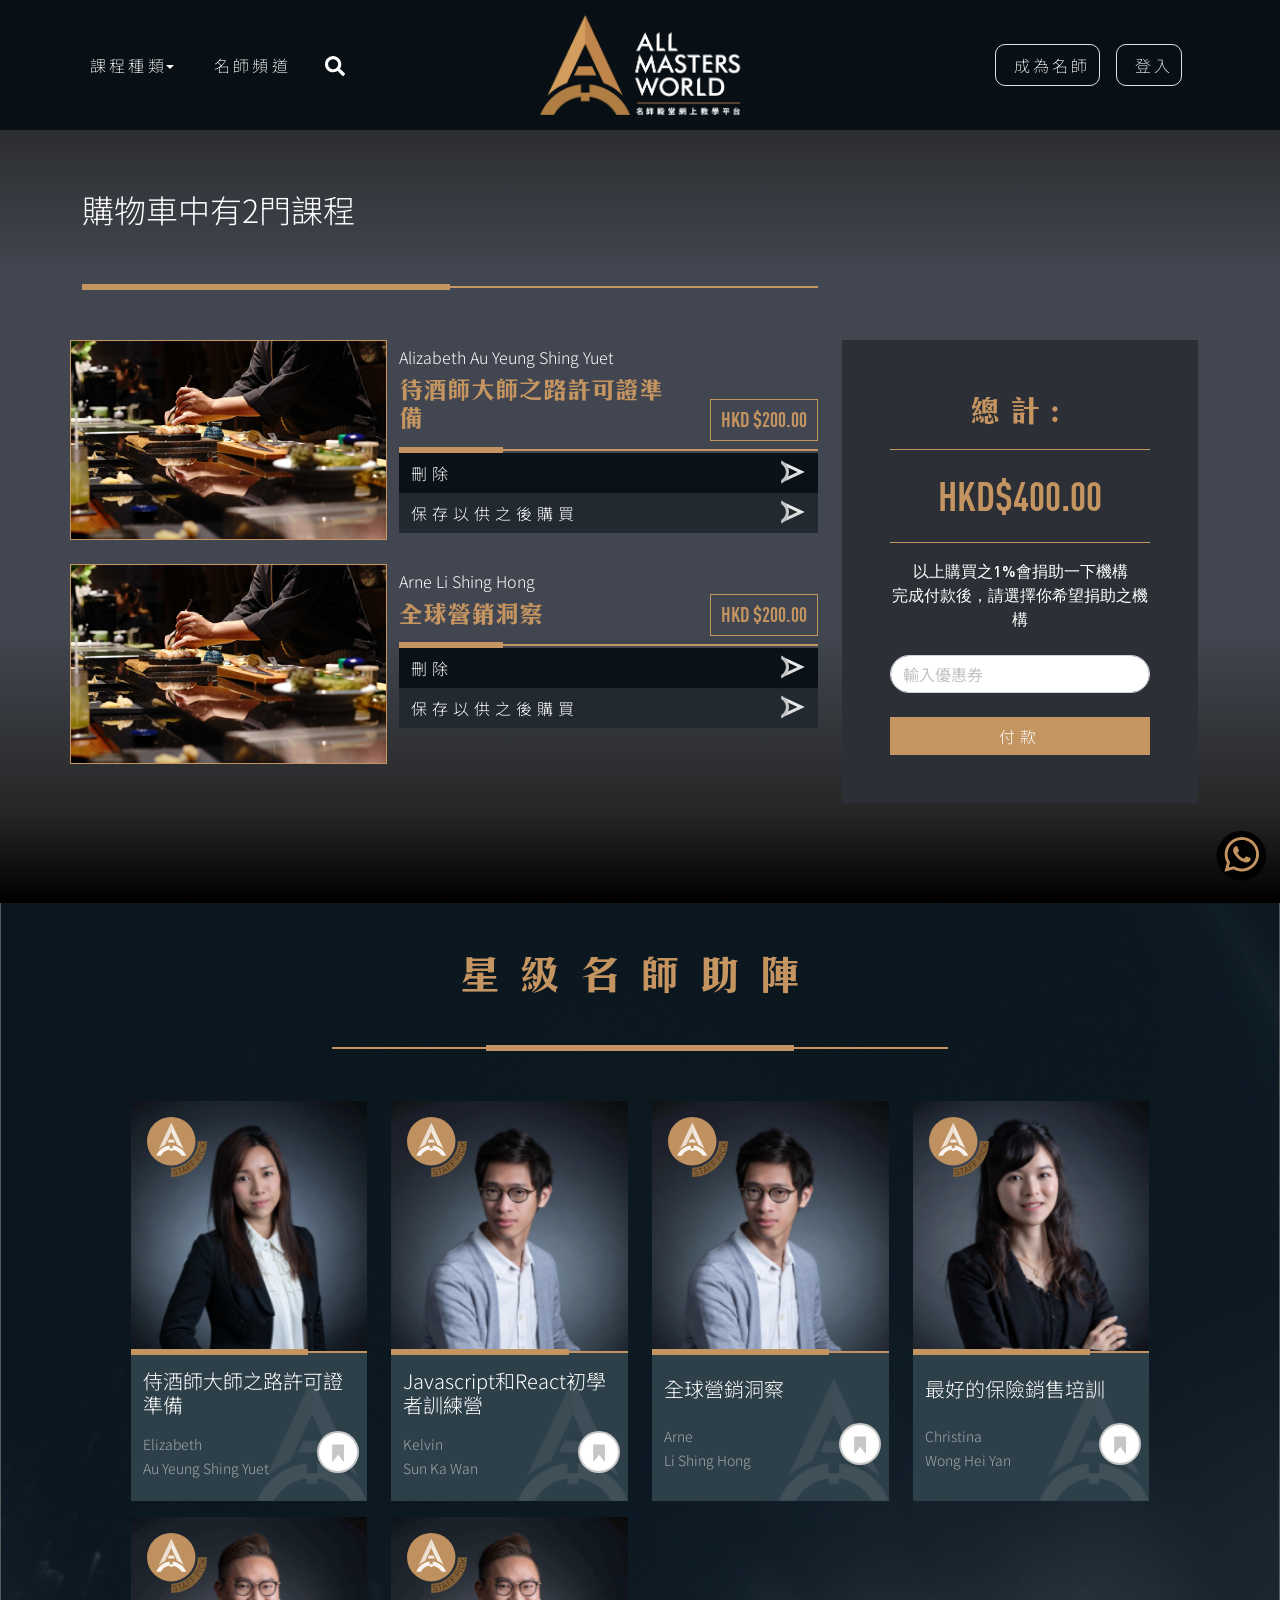
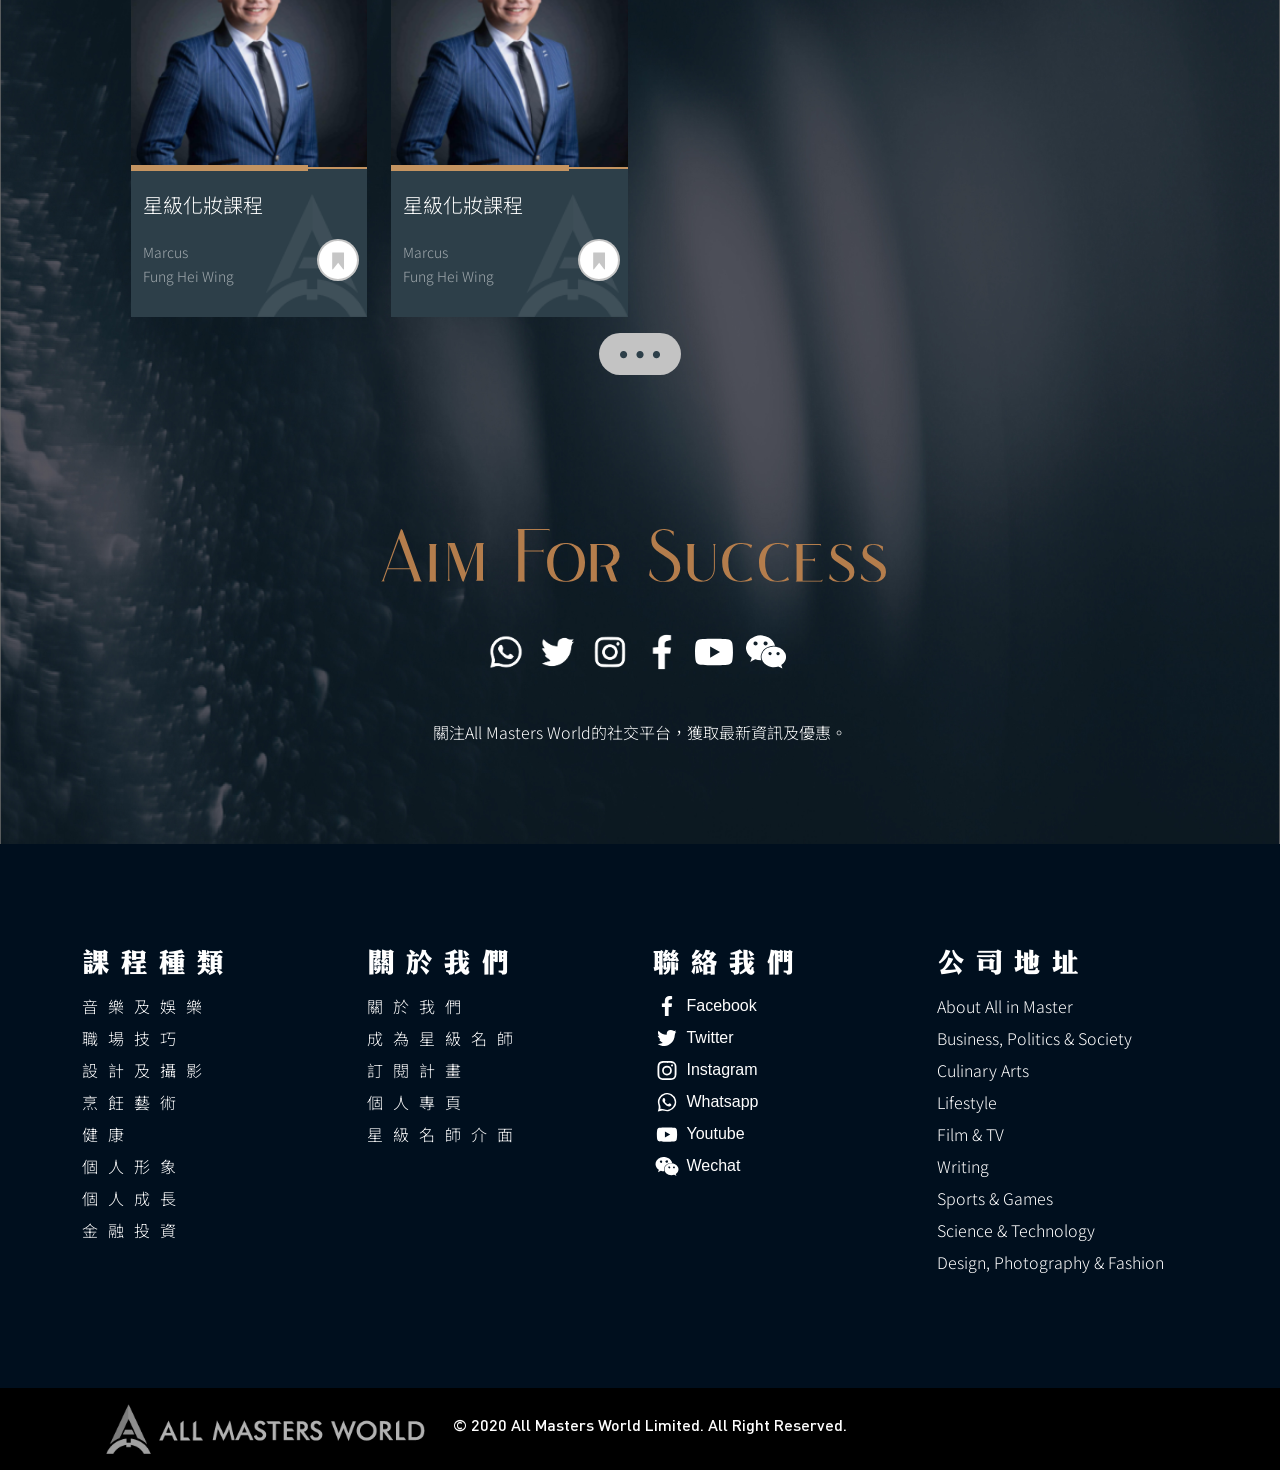
==== commit ba03f3c5: "test test" ====
--- a/cart.html
+++ b/cart.html
@@ -35,7 +35,7 @@
     <nav class="navbar navbar-expand-lg navbar-dark bg-dark-0 main-navbar">
         <div class="container-xl menu_bar">
             <div class="collapse navbar-collapse" id="navbarsExample07XL">
-                <ul class="navbar-nav  mb-2 mb-lg-0 ">
+                <ul class="navbar-nav  mb-2 mb-lg-0 ">                   
                     <li class="nav-item dropdown menu_link">
                         <a class="nav-link dropdown-toggle" href="#" id="navbarDropdown" role="button" data-toggle="dropdown" aria-expanded="false">
                             課程種類
@@ -46,11 +46,13 @@
                             </li>
                         </ul>
                     </li>
-                    <li class="nav-item menu_link  ml-4">
-                        <a class="nav-link  grand-text" aria-current="page" href="#">名師頻道</a>
-                    </li>
+                                        <li class="nav-item menu_link  ml-4">
+                        <a class="nav-link  grand-text" aria-current="page" href="#"  >名師頻道</a>
+                    </li> 
                     <form class="form-inline ml-4">
+                        
                         <input class="form-control search_input" id="search_input" type="search" name="search_input" placeholder="" aria-label="Search">
+                        
                     </form>
                 </ul>
             </div>
@@ -59,17 +61,17 @@
             <div class="collapse navbar-collapse justify-content-end">
                 <ul class="navbar-nav  mb-2 mb-lg-0 ">
                     <li class="nav-item mr-3">
-                        <a class="nav-link border border-radius-10 leterSpace_fix no-radius" aria-current="page" href="#">成為名師</a>
+                        <a class="nav-link border border-radius-10 leterSpace_fix" aria-current="page" href="#">成為名師</a>
                     </li>
                     <li class="nav-item mr-3">
-                        <a class="nav-link border border-radius-10 leterSpace_fix no-radius" aria-current="page" href="#">登入</a>
+                        <a class="nav-link border border-radius-10 leterSpace_fix" aria-current="page" href="#">登入</a>
                     </li>
                 </ul>
             </div>
         </div>
     </nav>
     <main class="bg-dark">
-        <div class="container-fluid cart-detail-div pt-50 nav-overlap-div pt-md-100 pt-190">
+        <div class="container-fluid course-detail-div pt-50 pb-100  nav-overlap-div pt-md-100 pt-190">
             <div class="row justify-content-center">
                 <div class="col-12">
                     <div class="container-fluid container-xl">
@@ -77,11 +79,11 @@
                             <div class="col-xl-8 col-lg-8 col-md-8 col-sm-12 col-12 order-md-1 order-2">
                                 <div class="row">
                                     <div class="col-xl-12 col-lg-12 col-md-12 col-sm-12 col-12">
-                                        <h4 class="text-white">購物車中有2門課程</h4>
+                                        <h2 class="text-white">購物車中有2門課程</h2>
                                     </div>
                                 </div>
                                 <div class="row">
-                                    <div class="col-12 py-30">
+                                    <div class="col-12 py-50">
                                         <hr class="bg-gold h-2 my-0">
                                         <div class="mr-auto w-50">
                                             <hr class="bg-gold h-6 my-0 nv-mt-4">
@@ -89,10 +91,10 @@
                                     </div>
                                 </div>
                             </div>
-                            <div class="col-xl-4 col-lg-4 col-md-4 col-sm-12 col-12 order-md-2 order-1 pb-md-0">
+                            <div class="col-xl-4 col-lg-4 col-md-4 col-sm-12 col-12 order-md-2 order-1 pb-md-0 pb-5">
                             </div>
                         </div>
-                        <div class="row pt-50 pb-150">
+                        <div class="row">
                             <div class="col-xl-8 col-lg-8 col-md-8 col-sm-12 col-12 order-md-1 order-2">
                                 <div class="row cart-div">
                                     <div class="col-12">
@@ -111,8 +113,8 @@
                                                             <button class="DinConBold course-price-btn">HKD $200.00</button>
                                                         </div>
                                                     </div>
-                                                    <div class="row ">
-                                                        <div class="col-12 px-0 mt-2 mb-2">
+                                                    <div class="row">
+                                                        <div class="col-12 px-0">
                                                             <hr class="bg-gold h-2 my-0">
                                                             <div class="mr-auto w-25">
                                                                 <hr class="bg-gold h-6 my-0 nv-mt-4">
@@ -226,7 +228,7 @@
                                                             </div>
                                                             <div class="btn">
                                                                 <a href="#">
-                                                                    <svg class="action-icon" version="1.1" id="Layer_1" xmlns="http://www.w3.org/2000/svg" xmlns:xlink="http://www.w3.org/1999/xlink" x="0px" y="0px" width="40px" height="40px" viewBox="0 0 200 200" enable-background="new 0 0 200 200" xml:space="preserve">
+                                                                    <svg class="action-icon" version="1.1" id="Layer_1" xmlns="http://www.w3.org/2000/svg" xmlns:xlink="http://www.w3.org/1999/xlink" x="0px" y="0px" width="60px" height="60px" viewBox="0 0 200 200" enable-background="new 0 0 200 200" xml:space="preserve">
                                                                         <g>
                                                                             <path fill="#DEDEDE" d="M54.055,139.139c-3.55,9.492-8.306,18.4-14.211,26.42c-3.56,5.032-7.564,9.724-11.921,14.044
                                                                                     l170.398-79.417h-60.72L54.055,139.139z" />
@@ -257,9 +259,9 @@
                                 <div class="cart-summary-div">
                                     <div class="align-items-center justify-content-center p-5">
                                         <p class="cart-summary-title hei-title mb-0 letter-space-10">總計:</p>
-                                        <hr class="bg-gold mb-0">
+                                        <hr class="bg-gold">
                                         <p class="cart-summary-price DinConBold mb-0">HKD$400.00</p>
-                                        <hr class="bg-gold mt-0">
+                                        <hr class="bg-gold">
                                         <p class="dinpro text-white mb-0">以上購買之1%會捐助一下機構<br>完成付款後，請選擇你希望捐助之機構</p>
                                         <input type="text" class="form-control cart-coupon my-4" id="coupon_code" placeholder="輸入優惠券">
                                         <a href="#" class="btn btn-block checkout-btn">付款</a>
@@ -271,11 +273,11 @@
                 </div>
             </div>
         </div>
-        <div class="container-fluid jumbotron-bg home-instructor-bg">
-            <div class="row justify-content-center">
+        <div class="container-fluid instructor-bg">
+            <div class="row justify-content-center pt-5">
                 <div class="col-lg-6">
                     <div class="primary-header">
-                        <h3 class="text-center text-gold pt-100 letter-space-20 hei-title pt-4 pb-4">星級名師助陣</h3>
+                        <h1 class="text-center text-gold mb-5 letter-space-20 hei-title">星級名師助陣</h1>
                         <hr class="bg-gold h-2 my-0">
                         <div class="ml-auto mr-auto w-50">
                             <hr class="bg-gold h-6 my-0 nv-mt-4">
@@ -287,29 +289,28 @@
                         <!-- Listing container for Instructor/Tutor -->
                         <div class="row" id="instructor-container">
                             <div class="col-xxl-2 col-xl-3 col-lg-3 col-md-4 col-sm-6 col-6 instructor-item mb-3">
-                                <div class="instructor-img p-sm-3 p-2" style="background-image: url('assets/images/instructors/tutor_1.png')">
+                                <div class="instructor-img p-sm-3 p-2" style="background-image: url('assets/images/instructors/tutor_5.png')">
                                     <img class="staff-pick-badge" alt="">
                                 </div>
-                                <div class="w-40">
-                                    <hr class="bg-gold h-6 my-0 nv-mt-4">
-                                </div>
-                                <div class="container instructor-info-div p-sm-2 py-3 px-2">
+                                <div class="container instructor-info-div pt-sm-0 pt-0 pb-3">
                                     <div class="instructor-overlay"></div>
                                     <div class="row d-flex align-items-between instructor-info h-100">
+                                        <div class="col-12 px-0 pb-2">
+                                            <hr class="bg-gold h-2 my-0">
+                                            <div class="mr-auto w-75">
+                                                <hr class="bg-gold h-6 my-0 nv-mt-4">
+                                            </div>
+                                        </div>
                                         <div class="col-12">
                                             <a href="#">
-                                                <p class="text-white mb-0">侍酒師大師之路許可證準備</p>
+                                                <h5 class="text-white">侍酒師大師之路許可證準備</h5>
                                             </a>
                                         </div>
                                         <div class="col-10 instructor-name">
-                                            <div class="row">
-                                                <div class="col-12">
-                                                    <a href="#">
-                                                        <p class="text-white half-opacity mb-0"><small>Elizabeth</small></p>
-                                                        <p class="text-white half-opacity mb-0"><small>Au Yeung Shing Yuet</small></p>
-                                                    </a>
-                                                </div>
-                                            </div>
+                                            <a href="#">
+                                                <p class="text-white mb-0"><small>Elizabeth</small></p>
+                                                <p class="text-white mb-0"><small>Au Yeung Shing Yuet</small></p>
+                                            </a>
                                         </div>
                                         <div class="col-2 instructor-bookmark">
                                             <svg class="bookmark-icon-bg" xmlns="http://www.w3.org/2000/svg">
@@ -321,30 +322,6 @@
                                                 </svg>
                                             </a>
                                         </div>
-                                        <div class="row instructor-rating">
-                                            <div class="col-12">
-                                                <div class="course-carousel-rating">
-                                                    <ul class="list-group list-group-horizontal list-unstyled">
-                                                        <li class="pr-1 mb-0 list-group-item">
-                                                            <img src="assets/icons/rating-mark-full.svg" width="15px" height="15px">
-                                                        </li>
-                                                        <li class="pr-1 mb-0 list-group-item">
-                                                            <img src="assets/icons/rating-mark-full.svg" width="15px" height="15px">
-                                                        </li>
-                                                        <li class="pr-1  mb-0 list-group-item">
-                                                            <img src="assets/icons/rating-mark-full.svg" width="15px" height="15px">
-                                                        </li>
-                                                        <li class="pr-1 mb-0 list-group-item">
-                                                            <img src="assets/icons/rating-mark-full.svg" width="15px" height="15px">
-                                                        </li>
-                                                        <li class="pr-1 mb-0 list-group-item">
-                                                            <img src="assets/icons/rating-mark-half.svg" width="15px" height="15px">
-                                                        </li>
-                                                        <li><span class="xs-text text-white half-opacity">課程評分</span></li>
-                                                    </ul>
-                                                </div>
-                                            </div>
-                                        </div>
                                     </div>
                                 </div>
                             </div>
@@ -352,26 +329,25 @@
                                 <div class="instructor-img p-sm-3 p-2" style="background-image: url('assets/images/instructors/tutor_2.png')">
                                     <img class="staff-pick-badge" alt="">
                                 </div>
-                                <div class="w-40">
-                                    <hr class="bg-gold h-6 my-0 nv-mt-4">
-                                </div>
-                                <div class="container instructor-info-div p-sm-2 py-3 px-2">
+                                <div class="container instructor-info-div pt-sm-0 pt-0 pb-3">
                                     <div class="instructor-overlay"></div>
                                     <div class="row d-flex align-items-between instructor-info h-100">
+                                        <div class="col-12 px-0 pb-2">
+                                            <hr class="bg-gold h-2 my-0">
+                                            <div class="mr-auto w-75">
+                                                <hr class="bg-gold h-6 my-0 nv-mt-4">
+                                            </div>
+                                        </div>
                                         <div class="col-12">
                                             <a href="#">
-                                                <p class="text-white mb-0">侍酒師大師之路許可證準備</p>
+                                                <h5 class="text-white">Javascript和React初學者訓練營</h5>
                                             </a>
                                         </div>
                                         <div class="col-10 instructor-name">
-                                            <div class="row">
-                                                <div class="col-12">
-                                                    <a href="#">
-                                                        <p class="text-white half-opacity mb-0"><small>Elizabeth</small></p>
-                                                        <p class="text-white half-opacity mb-0"><small>Au Yeung Shing Yuet</small></p>
-                                                    </a>
-                                                </div>
-                                            </div>
+                                            <a href="#">
+                                                <p class="text-white mb-0"><small>Kelvin</small></p>
+                                                <p class="text-white mb-0"><small>Sun Ka Wan</small></p>
+                                            </a>
                                         </div>
                                         <div class="col-2 instructor-bookmark">
                                             <svg class="bookmark-icon-bg" xmlns="http://www.w3.org/2000/svg">
@@ -383,57 +359,32 @@
                                                 </svg>
                                             </a>
                                         </div>
-                                        <div class="row instructor-rating">
-                                            <div class="col-12">
-                                                <div class="course-carousel-rating">
-                                                    <ul class="list-group list-group-horizontal list-unstyled">
-                                                        <li class="pr-1 mb-0 list-group-item">
-                                                            <img src="assets/icons/rating-mark-full.svg" width="15px" height="15px">
-                                                        </li>
-                                                        <li class="pr-1 mb-0 list-group-item">
-                                                            <img src="assets/icons/rating-mark-full.svg" width="15px" height="15px">
-                                                        </li>
-                                                        <li class="pr-1  mb-0 list-group-item">
-                                                            <img src="assets/icons/rating-mark-full.svg" width="15px" height="15px">
-                                                        </li>
-                                                        <li class="pr-1 mb-0 list-group-item">
-                                                            <img src="assets/icons/rating-mark-full.svg" width="15px" height="15px">
-                                                        </li>
-                                                        <li class="pr-1 mb-0 list-group-item">
-                                                            <img src="assets/icons/rating-mark-half.svg" width="15px" height="15px">
-                                                        </li>
-                                                        <li><span class="xs-text text-white half-opacity">課程評分</span></li>
-                                                    </ul>
-                                                </div>
-                                            </div>
-                                        </div>
                                     </div>
                                 </div>
                             </div>
                             <div class="col-xxl-2 col-xl-3 col-lg-3 col-md-4 col-sm-6 col-6 instructor-item mb-3">
-                                <div class="instructor-img p-sm-3 p-2" style="background-image: url('assets/images/instructors/tutor_4.png')">
+                                <div class="instructor-img p-sm-3 p-2" style="background-image: url('assets/images/instructors/tutor_2.png')">
                                     <img class="staff-pick-badge" alt="">
                                 </div>
-                                <div class="w-40">
-                                    <hr class="bg-gold h-6 my-0 nv-mt-4">
-                                </div>
-                                <div class="container instructor-info-div p-sm-2 py-3 px-2">
+                                <div class="container instructor-info-div pt-sm-0 pt-0 pb-3">
                                     <div class="instructor-overlay"></div>
                                     <div class="row d-flex align-items-between instructor-info h-100">
+                                        <div class="col-12 px-0 pb-2">
+                                            <hr class="bg-gold h-2 my-0">
+                                            <div class="mr-auto w-75">
+                                                <hr class="bg-gold h-6 my-0 nv-mt-4">
+                                            </div>
+                                        </div>
                                         <div class="col-12">
                                             <a href="#">
-                                                <p class="text-white mb-0">侍酒師大師之路許可證準備</p>
+                                                <h5 class="text-white">全球營銷洞察</h5>
                                             </a>
                                         </div>
                                         <div class="col-10 instructor-name">
-                                            <div class="row">
-                                                <div class="col-12">
-                                                    <a href="#">
-                                                        <p class="text-white half-opacity mb-0"><small>Elizabeth</small></p>
-                                                        <p class="text-white half-opacity mb-0"><small>Au Yeung Shing Yuet</small></p>
-                                                    </a>
-                                                </div>
-                                            </div>
+                                            <a href="#">
+                                                <p class="text-white mb-0"><small>Arne</small></p>
+                                                <p class="text-white mb-0"><small>Li Shing Hong</small></p>
+                                            </a>
                                         </div>
                                         <div class="col-2 instructor-bookmark">
                                             <svg class="bookmark-icon-bg" xmlns="http://www.w3.org/2000/svg">
@@ -445,57 +396,32 @@
                                                 </svg>
                                             </a>
                                         </div>
-                                        <div class="row instructor-rating">
-                                            <div class="col-12">
-                                                <div class="course-carousel-rating">
-                                                    <ul class="list-group list-group-horizontal list-unstyled">
-                                                        <li class="pr-1 mb-0 list-group-item">
-                                                            <img src="assets/icons/rating-mark-full.svg" width="15px" height="15px">
-                                                        </li>
-                                                        <li class="pr-1 mb-0 list-group-item">
-                                                            <img src="assets/icons/rating-mark-full.svg" width="15px" height="15px">
-                                                        </li>
-                                                        <li class="pr-1  mb-0 list-group-item">
-                                                            <img src="assets/icons/rating-mark-full.svg" width="15px" height="15px">
-                                                        </li>
-                                                        <li class="pr-1 mb-0 list-group-item">
-                                                            <img src="assets/icons/rating-mark-full.svg" width="15px" height="15px">
-                                                        </li>
-                                                        <li class="pr-1 mb-0 list-group-item">
-                                                            <img src="assets/icons/rating-mark-half.svg" width="15px" height="15px">
-                                                        </li>
-                                                        <li><span class="xs-text text-white half-opacity">課程評分</span></li>
-                                                    </ul>
-                                                </div>
-                                            </div>
-                                        </div>
                                     </div>
                                 </div>
                             </div>
                             <div class="col-xxl-2 col-xl-3 col-lg-3 col-md-4 col-sm-6 col-6 instructor-item mb-3">
-                                <div class="instructor-img p-sm-3 p-2" style="background-image: url('assets/images/instructors/tutor_7.png')">
+                                <div class="instructor-img p-sm-3 p-2" style="background-image: url('assets/images/instructors/tutor_6.png')">
                                     <img class="staff-pick-badge" alt="">
                                 </div>
-                                <div class="w-40">
-                                    <hr class="bg-gold h-6 my-0 nv-mt-4">
-                                </div>
-                                <div class="container instructor-info-div p-sm-2 py-3 px-2">
+                                <div class="container instructor-info-div pt-sm-0 pt-0 pb-3">
                                     <div class="instructor-overlay"></div>
                                     <div class="row d-flex align-items-between instructor-info h-100">
+                                        <div class="col-12 px-0 pb-2">
+                                            <hr class="bg-gold h-2 my-0">
+                                            <div class="mr-auto w-75">
+                                                <hr class="bg-gold h-6 my-0 nv-mt-4">
+                                            </div>
+                                        </div>
                                         <div class="col-12">
                                             <a href="#">
-                                                <p class="text-white mb-0">侍酒師大師之路許可證準備</p>
+                                                <h5 class="text-white">最好的保險銷售培訓</h5>
                                             </a>
                                         </div>
                                         <div class="col-10 instructor-name">
-                                            <div class="row">
-                                                <div class="col-12">
-                                                    <a href="#">
-                                                        <p class="text-white half-opacity mb-0"><small>Elizabeth</small></p>
-                                                        <p class="text-white half-opacity mb-0"><small>Au Yeung Shing Yuet</small></p>
-                                                    </a>
-                                                </div>
-                                            </div>
+                                            <a href="#">
+                                                <p class="text-white mb-0"><small>Christina</small></p>
+                                                <p class="text-white mb-0"><small>Wong Hei Yan</small></p>
+                                            </a>
                                         </div>
                                         <div class="col-2 instructor-bookmark">
                                             <svg class="bookmark-icon-bg" xmlns="http://www.w3.org/2000/svg">
@@ -507,57 +433,32 @@
                                                 </svg>
                                             </a>
                                         </div>
-                                        <div class="row instructor-rating">
-                                            <div class="col-12">
-                                                <div class="course-carousel-rating">
-                                                    <ul class="list-group list-group-horizontal list-unstyled">
-                                                        <li class="pr-1 mb-0 list-group-item">
-                                                            <img src="assets/icons/rating-mark-full.svg" width="15px" height="15px">
-                                                        </li>
-                                                        <li class="pr-1 mb-0 list-group-item">
-                                                            <img src="assets/icons/rating-mark-full.svg" width="15px" height="15px">
-                                                        </li>
-                                                        <li class="pr-1  mb-0 list-group-item">
-                                                            <img src="assets/icons/rating-mark-full.svg" width="15px" height="15px">
-                                                        </li>
-                                                        <li class="pr-1 mb-0 list-group-item">
-                                                            <img src="assets/icons/rating-mark-full.svg" width="15px" height="15px">
-                                                        </li>
-                                                        <li class="pr-1 mb-0 list-group-item">
-                                                            <img src="assets/icons/rating-mark-half.svg" width="15px" height="15px">
-                                                        </li>
-                                                        <li><span class="xs-text text-white half-opacity">課程評分</span></li>
-                                                    </ul>
-                                                </div>
-                                            </div>
-                                        </div>
                                     </div>
                                 </div>
                             </div>
                             <div class="col-xxl-2 col-xl-3 col-lg-3 col-md-4 col-sm-6 col-6 instructor-item mb-3">
-                                <div class="instructor-img p-sm-3 p-2" style="background-image: url('assets/images/instructors/tutor_1.png')">
+                                <div class="instructor-img p-sm-3 p-2" style="background-image: url('assets/images/instructors/tutor_7.png')">
                                     <img class="staff-pick-badge" alt="">
                                 </div>
-                                <div class="w-40">
-                                    <hr class="bg-gold h-6 my-0 nv-mt-4">
-                                </div>
-                                <div class="container instructor-info-div p-sm-2 py-3 px-2">
+                                <div class="container instructor-info-div pt-sm-0 pt-0 pb-3">
                                     <div class="instructor-overlay"></div>
                                     <div class="row d-flex align-items-between instructor-info h-100">
+                                        <div class="col-12 px-0 pb-2">
+                                            <hr class="bg-gold h-2 my-0">
+                                            <div class="mr-auto w-75">
+                                                <hr class="bg-gold h-6 my-0 nv-mt-4">
+                                            </div>
+                                        </div>
                                         <div class="col-12">
                                             <a href="#">
-                                                <p class="text-white mb-0">侍酒師大師之路許可證準備</p>
+                                                <h5 class="text-white">星級化妝課程</h5>
                                             </a>
                                         </div>
                                         <div class="col-10 instructor-name">
-                                            <div class="row">
-                                                <div class="col-12">
-                                                    <a href="#">
-                                                        <p class="text-white half-opacity mb-0"><small>Elizabeth</small></p>
-                                                        <p class="text-white half-opacity mb-0"><small>Au Yeung Shing Yuet</small></p>
-                                                    </a>
-                                                </div>
-                                            </div>
+                                            <a href="#">
+                                                <p class="text-white mb-0"><small>Marcus</small></p>
+                                                <p class="text-white mb-0"><small>Fung Hei Wing</small></p>
+                                            </a>
                                         </div>
                                         <div class="col-2 instructor-bookmark">
                                             <svg class="bookmark-icon-bg" xmlns="http://www.w3.org/2000/svg">
@@ -569,57 +470,32 @@
                                                 </svg>
                                             </a>
                                         </div>
-                                        <div class="row instructor-rating">
-                                            <div class="col-12">
-                                                <div class="course-carousel-rating">
-                                                    <ul class="list-group list-group-horizontal list-unstyled">
-                                                        <li class="pr-1 mb-0 list-group-item">
-                                                            <img src="assets/icons/rating-mark-full.svg" width="15px" height="15px">
-                                                        </li>
-                                                        <li class="pr-1 mb-0 list-group-item">
-                                                            <img src="assets/icons/rating-mark-full.svg" width="15px" height="15px">
-                                                        </li>
-                                                        <li class="pr-1  mb-0 list-group-item">
-                                                            <img src="assets/icons/rating-mark-full.svg" width="15px" height="15px">
-                                                        </li>
-                                                        <li class="pr-1 mb-0 list-group-item">
-                                                            <img src="assets/icons/rating-mark-full.svg" width="15px" height="15px">
-                                                        </li>
-                                                        <li class="pr-1 mb-0 list-group-item">
-                                                            <img src="assets/icons/rating-mark-half.svg" width="15px" height="15px">
-                                                        </li>
-                                                        <li><span class="xs-text text-white half-opacity">課程評分</span></li>
-                                                    </ul>
-                                                </div>
-                                            </div>
-                                        </div>
                                     </div>
                                 </div>
                             </div>
                             <div class="col-xxl-2 col-xl-3 col-lg-3 col-md-4 col-sm-6 col-6 instructor-item mb-3">
-                                <div class="instructor-img p-sm-3 p-2" style="background-image: url('assets/images/instructors/tutor_1.png')">
+                                <div class="instructor-img p-sm-3 p-2" style="background-image: url('assets/images/instructors/tutor_7.png')">
                                     <img class="staff-pick-badge" alt="">
                                 </div>
-                                <div class="w-40">
-                                    <hr class="bg-gold h-6 my-0 nv-mt-4">
-                                </div>
-                                <div class="container instructor-info-div p-sm-2 py-3 px-2">
+                                <div class="container instructor-info-div pt-sm-0 pt-0 pb-3">
                                     <div class="instructor-overlay"></div>
                                     <div class="row d-flex align-items-between instructor-info h-100">
+                                        <div class="col-12 px-0 pb-2">
+                                            <hr class="bg-gold h-2 my-0">
+                                            <div class="mr-auto w-75">
+                                                <hr class="bg-gold h-6 my-0 nv-mt-4">
+                                            </div>
+                                        </div>
                                         <div class="col-12">
                                             <a href="#">
-                                                <p class="text-white mb-0">侍酒師大師之路許可證準備</p>
+                                                <h5 class="text-white">星級化妝課程</h5>
                                             </a>
                                         </div>
                                         <div class="col-10 instructor-name">
-                                            <div class="row">
-                                                <div class="col-12">
-                                                    <a href="#">
-                                                        <p class="text-white half-opacity mb-0"><small>Elizabeth</small></p>
-                                                        <p class="text-white half-opacity mb-0"><small>Au Yeung Shing Yuet</small></p>
-                                                    </a>
-                                                </div>
-                                            </div>
+                                            <a href="#">
+                                                <p class="text-white mb-0"><small>Marcus</small></p>
+                                                <p class="text-white mb-0"><small>Fung Hei Wing</small></p>
+                                            </a>
                                         </div>
                                         <div class="col-2 instructor-bookmark">
                                             <svg class="bookmark-icon-bg" xmlns="http://www.w3.org/2000/svg">
@@ -630,30 +506,6 @@
                                                     <path id="Path_53" data-name="Path 53" d="M371.661,2933.972a19,19,0,1,0,19,19A19,19,0,0,0,371.661,2933.972Zm6.028,27.741a.676.676,0,0,1-.673.672l-5.177-6.747-5.376,6.747a.63.63,0,0,1-.618-.672v-15.847c0-.369.2-.4.566-.4h10.6c.37,0,.677.03.677.4Z" transform="translate(-352.661 -2933.972)" fill="#fff" />
                                                 </svg>
                                             </a>
-                                        </div>
-                                        <div class="row instructor-rating ">
-                                            <div class="col-12">
-                                                <div class="course-carousel-rating">
-                                                    <ul class="list-group list-group-horizontal list-unstyled">
-                                                        <li class="pr-1 mb-0 list-group-item">
-                                                            <img src="assets/icons/rating-mark-full.svg" width="15px" height="15px">
-                                                        </li>
-                                                        <li class="pr-1 mb-0 list-group-item">
-                                                            <img src="assets/icons/rating-mark-full.svg" width="15px" height="15px">
-                                                        </li>
-                                                        <li class="pr-1  mb-0 list-group-item">
-                                                            <img src="assets/icons/rating-mark-full.svg" width="15px" height="15px">
-                                                        </li>
-                                                        <li class="pr-1 mb-0 list-group-item">
-                                                            <img src="assets/icons/rating-mark-full.svg" width="15px" height="15px">
-                                                        </li>
-                                                        <li class="pr-1 mb-0 list-group-item">
-                                                            <img src="assets/icons/rating-mark-half.svg" width="15px" height="15px">
-                                                        </li>
-                                                        <li><span class="xs-text text-white half-opacity">課程評分</span></li>
-                                                    </ul>
-                                                </div>
-                                            </div>
                                         </div>
                                     </div>
                                 </div>
@@ -675,184 +527,174 @@
                         </div>
                     </div>
                 </div>
-                <div class="row justify-content-center">
-                    <div class="col-lg-6 py-100">
-                        <div class="primary-header text-center">
-                            <h1 class="text-gold mb-5 letter-space-20 AFS_tex"><img src="assets/images/logo/AFS_text.svg" class="img-fluid"></h1>
-                            <ul class="ml-auto mr-auto align-items-center list-inline nav-social">
-                                <li class="list-inline-item mr-4">
-                                    <a class="social-link" href="#">
-                                        <img src="assets/icons/whatsapp-icon.svg" width="40" height="40">
-                                    </a>
-                                </li>
-                                <li class="list-inline-item mr-4">
-                                    <a class="social-link" href="#">
-                                        <img src="assets/icons/tw-icon.svg" width="40" height="40">
-                                    </a>
-                                </li>
-                                <li class="list-inline-item mr-4">
-                                    <a class="social-link" href="#">
-                                        <img src="assets/icons/ins-icon.svg" width="40" height="40">
-                                    </a>
-                                </li>
-                                <li class="list-inline-item mr-4">
-                                    <a class="social-link" href="#">
-                                        <img src="assets/icons/fb-icon.svg" width="40" height="40">
-                                    </a>
-                                </li>
-                                <li class="list-inline-item mr-4">
-                                    <a class="social-link text-white" href="#">
-                                        <img src="assets/icons/yt-icon.svg" width="40" height="40">
-                                    </a>
-                                </li>
-                                <li class="list-inline-item mr-4">
-                                    <a class="social-link text-white" href="#">
-                                        <img src="assets/icons/wc-icon.svg" width="40" height="40">
-                                    </a>
-                                </li>
-                            </ul>
-                            <p class="text-center text-white mb-0 mt-5">關注All Masters World的社交平台，獲取最新資訊及優惠。
-                            </p>
-                        </div>
-                    </div>
-                </div>
             </div>
-        </div>
-        <div class="footer-bg-color">
-            <div class="container-fluid container-lg ">
-                <div class="row pt-100 pb-50 justify-content-center">
-                    <div class="col-md-2 col-sm-6 col-6 text-center text-md-left mb-5">
-                        <h4 class="text-white mb-3 letter-space-10 MS_goldHK text-gold">課程種類</h4>
-                        <ul class="nav-listing list-unstyled text-white font-weight-light letter-space-5">
-                            <li class="mb-2"><a href="#">音樂及娛樂</a></li>
-                            <li class="mb-2"><a href="#">職場技巧</a></li>
-                            <li class="mb-2"><a href="#">設計及攝影</a></li>
-                            <li class="mb-2"><a href="#">烹飪藝術</a></li>
-                            <li class="mb-2"><a href="#">健康</a></li>
-                            <li class="mb-2"><a href="#">個人形象</a></li>
-                            <li class="mb-2"><a href="#">個人成長</a></li>
-                            <li class="mb-2"><a href="#">金融投資</a></li>
-                        </ul>
-                    </div>
-                    <div class="col-md-2 col-sm-6 col-6 text-center text-md-left mb-5">
-                        <h4 class="text-white mb-3 letter-space-10 MS_goldHK text-gold">星級頻道</h4>
-                        <ul class="nav-listing list-unstyled text-white font-weight-light letter-space-5">
-                            <li class="mb-2"><a href="#">投資頻道</a></li>
-                            <li class="mb-2"><a href="#">中醫頻道</a></li>
-                        </ul>
-                    </div>
-                    <div class="col-md-2 col-sm-6 col-6 text-center text-md-left mb-5">
-                        <h4 class="text-white mb-3 letter-space-10 MS_goldHK text-gold">關於我們</h4>
-                        <ul class="nav-listing list-unstyled text-white font-weight-light letter-space-5">
-                            <li class="mb-2"><a href="#">關於我們</a></li>
-                            <li class="mb-2"><a href="#">成為星級名師</a></li>
-                            <li class="mb-2"><a href="#">訂閱計畫</a></li>
-                            <li class="mb-2"><a href="#">個人專頁</a></li>
-                            <li class="mb-2"><a href="#">星級名師介面</a></li>
-                        </ul>
-                    </div>
-                    <div class="col-md-2 col-sm-6 col-6 text-center text-md-left mb-5">
-                        <h4 class="text-white mb-3 letter-space-10 MS_goldHK text-gold">追蹤動態</h4>
-                        <ul class="nav-listing nav-social-listing list-unstyled text-white font-weight-light">
-                            <li class="mb-2">
-                                <a href="#">
-                                    <i>
-                                        <svg xmlns="http://www.w3.org/2000/svg" width="10.24" height="20.113" viewBox="0 0 10.24 20.113">
-                                            <path id="Path_94" data-name="Path 94" d="M981.354,4724.5v9.157h-3.707v-9.067H974.63v-3.6l2.914-.2c.187-2.26-.44-4.723,1.694-6.357,1.687-1.292,3.628-.828,5.632-.751v2.873c-1.1.327-2.5.351-3.184,1.063-.582.611-.339,2.009-.479,3.214l3.6.173c-.145,1.186-.28,2.284-.428,3.489Z" transform="translate(-974.63 -4713.543)" fill="#fff" />
-                                        </svg>
-                                    </i>
-                                    Facebook
+            <div class="row justify-content-center">
+                <div class="col-lg-6 py-100">
+                    <div class="primary-header text-center">
+                        <h1 class="text-gold mb-5 letter-space-20 AFS_tex"><img src="assets/images/logo/AFS_text.svg" class="img-fluid"></h1>
+                        <ul class="ml-auto mr-auto align-items-center list-inline nav-social">
+                            <li class="list-inline-item mr-2">
+                                <a class="social-link" href="#">
+                                    <svg id="whatsappIcon" xmlns="http://www.w3.org/2000/svg" xmlns:xlink="http://www.w3.org/1999/xlink" width="40" height="40" viewBox="0 0 40 40">
+                                        <image id="whatsappIcon-2" data-name="whatsappIcon" width="40" height="40" xlink:href="[data-uri]" />
+                                    </svg>
                                 </a>
                             </li>
-                            <li class="mb-2">
-                                <a href="#">
-                                    <i>
-                                        <svg xmlns="http://www.w3.org/2000/svg" width="18.704" height="15.914" viewBox="0 0 18.704 15.914">
-                                            <g id="Group_49" data-name="Group 49" transform="translate(-970.398 -4754.512)">
-                                                <path id="Path_95" data-name="Path 95" d="M972.322,4764.249l.645-.13c-.816-1.109-1.693-2.3-2.569-3.492l.32-.369,1.345.068c-1.229-1.548-1.887-3.133-.8-5.156a11.7,11.7,0,0,0,8.18,4.1c-.008-1.955.369-3.745,2.288-4.415a4.709,4.709,0,0,1,3.359-.047,4.257,4.257,0,0,0,3.765.266l-1.058,1.625,1.3-.164c-1.771,1.3-1.414,3.345-1.867,5.107a11.024,11.024,0,0,1-16.7,7.239l5.023-1.462-3.507-2.724Z" fill="#fff" />
-                                            </g>
-                                        </svg>
-                                    </i>
-                                    Twitter
+                            <li class="list-inline-item mr-2">
+                                <a class="social-link" href="#">
+                                    <svg xmlns="http://www.w3.org/2000/svg" xmlns:xlink="http://www.w3.org/1999/xlink" width="40" height="40" viewBox="0 0 40 40">
+                                        <image id="twitterIcon" width="40" height="40" xlink:href="[data-uri]" />
+                                    </svg>
                                 </a>
                             </li>
-                            <li class="mb-2">
-                                <a href="#">
-                                    <i>
-                                        <svg xmlns="http://www.w3.org/2000/svg" width="19.033" height="19.025" viewBox="0 0 19.033 19.025">
-                                            <g id="Group_52" data-name="Group 52" transform="translate(-970.234 -4790.221)">
-                                                <path id="Path_100" data-name="Path 100" d="M979.7,4809.22c-1.393,0-2.788.048-4.179-.009a5.033,5.033,0,0,1-5.219-5.171q-.125-4.176-.01-8.359c.083-3.235,1.965-5.22,5.2-5.368,2.781-.127,5.577-.119,8.359,0a5.174,5.174,0,0,1,5.35,5.431c.091,2.681.1,5.37.009,8.051-.115,3.391-2.091,5.3-5.483,5.424-1.34.05-2.683.008-4.025.008Zm.073-17.117v-.053c-1.238,0-2.476,0-3.713,0a7.453,7.453,0,0,0-.772.053c-1.788.192-3.033,1.108-3.124,2.852-.167,3.179-.14,6.376-.019,9.559a2.825,2.825,0,0,0,2.911,2.855c3.082.115,6.179.183,9.255.013a2.963,2.963,0,0,0,3.063-3.228c.108-2.933.1-5.876,0-8.809a3.165,3.165,0,0,0-3.274-3.225C982.659,4792.023,981.211,4792.1,979.768,4792.1Z" fill="#fff" />
-                                                <path id="Path_101" data-name="Path 101" d="M979.691,4804.65a4.878,4.878,0,1,1,4.909-4.877A4.8,4.8,0,0,1,979.691,4804.65Zm-3.139-4.918a3.167,3.167,0,1,0,6.334.1,3.184,3.184,0,0,0-3.115-3.2A3.232,3.232,0,0,0,976.552,4799.732Z" fill="#fff" />
-                                                <path id="Path_102" data-name="Path 102" d="M984.8,4793.139c.515.7,1.091,1.15,1.027,1.476-.088.453-.655.814-1.017,1.214-.379-.4-.961-.746-1.066-1.205C983.671,4794.312,984.267,4793.847,984.8,4793.139Z" fill="#fff" />
-                                            </g>
-                                        </svg>
-                                    </i>
-                                    Instagram
+                            <li class="list-inline-item mr-2">
+                                <a class="social-link" href="#">
+                                    <svg id="instagramIcon" xmlns="http://www.w3.org/2000/svg" xmlns:xlink="http://www.w3.org/1999/xlink" width="40" height="40" viewBox="0 0 40 40">
+                                        <image id="instagramIcon-2" data-name="instagramIcon" width="40" height="40" xlink:href="[data-uri]" />
+                                    </svg>
                                 </a>
                             </li>
-                            <li class="mb-2">
-                                <a href="#">
-                                    <i>
-                                        <svg xmlns="http://www.w3.org/2000/svg" width="18.352" height="18.497" viewBox="0 0 18.352 18.497">
-                                            <g id="Group_51" data-name="Group 51" transform="translate(-970.543 -4829.718)">
-                                                <path id="Path_98" data-name="Path 98" d="M970.543,4848.215c.114-.488.159-.779.25-1.055a9.524,9.524,0,0,0,.154-6.065,8.916,8.916,0,0,1,6.517-11.1,9.151,9.151,0,0,1,11.131,6.593,8.978,8.978,0,0,1-6.7,11.137,10,10,0,0,1-4.7-.121,6.84,6.84,0,0,0-4.308.007C972.214,4847.844,971.5,4847.972,970.543,4848.215Zm2.33-2.663a13.892,13.892,0,0,1,3.771.313,7.79,7.79,0,0,0,9.255-2.577,7.573,7.573,0,0,0-9.8-11.055,7.387,7.387,0,0,0-3.578,8.853C973.087,4842.674,973.627,4844.117,972.873,4845.552Z" fill="#fff" />
-                                                <path id="Path_99" data-name="Path 99" d="M982.015,4839.923a3.761,3.761,0,0,1,.975.425c.47.426.877.921,1.31,1.388-.633.516-1.272,1.463-1.9,1.453a6.009,6.009,0,0,1-3.306-1.019,19.012,19.012,0,0,1-3.4-3.521,2.871,2.871,0,0,1-.511-2.026,4.361,4.361,0,0,1,1.094-1.89,1.172,1.172,0,0,1,1.039.21c.343.762.957,1.835.674,2.368-1.067,2.007.768,2.36,1.612,3.216C980.508,4841.447,981.352,4841.071,982.015,4839.923Z" fill="#fff" />
-                                            </g>
-                                        </svg>
-                                    </i>
-                                    Whatsapp
+                            <li class="list-inline-item mr-2">
+                                <a class="social-link" href="#">
+                                    <svg xmlns="http://www.w3.org/2000/svg" xmlns:xlink="http://www.w3.org/1999/xlink" width="40" height="40" viewBox="0 0 40 40">
+                                        <image id="facebookIcon" width="40" height="40" xlink:href="[data-uri]" />
+                                    </svg>
                                 </a>
                             </li>
-                            <li class="mb-2">
-                                <a href="#">
-                                    <i>
-                                        <svg aria-hidden="true" focusable="false" data-prefix="fab" data-icon="youtube" role="img" xmlns="http://www.w3.org/2000/svg" width="19" height="19" viewBox="0 0 576 512" class="svg-inline--fa fa-youtube fa-w-18 fa-7x">
-                                            <path fill="currentColor" d="M549.655 124.083c-6.281-23.65-24.787-42.276-48.284-48.597C458.781 64 288 64 288 64S117.22 64 74.629 75.486c-23.497 6.322-42.003 24.947-48.284 48.597-11.412 42.867-11.412 132.305-11.412 132.305s0 89.438 11.412 132.305c6.281 23.65 24.787 41.5 48.284 47.821C117.22 448 288 448 288 448s170.78 0 213.371-11.486c23.497-6.321 42.003-24.171 48.284-47.821 11.412-42.867 11.412-132.305 11.412-132.305s0-89.438-11.412-132.305zm-317.51 213.508V175.185l142.739 81.205-142.739 81.201z" class=""></path>
-                                        </svg>
-                                    </i>
-                                    Youtube
+                            <li class="list-inline-item mr-2">
+                                <a class="social-link text-white" href="#">
+                                    <svg aria-hidden="true" focusable="false" data-prefix="fab" data-icon="youtube" role="img" xmlns="http://www.w3.org/2000/svg" width="40" height="40" viewBox="0 0 576 512" class="svg-inline--fa fa-youtube fa-w-18 fa-7x"><path fill="currentColor" d="M549.655 124.083c-6.281-23.65-24.787-42.276-48.284-48.597C458.781 64 288 64 288 64S117.22 64 74.629 75.486c-23.497 6.322-42.003 24.947-48.284 48.597-11.412 42.867-11.412 132.305-11.412 132.305s0 89.438 11.412 132.305c6.281 23.65 24.787 41.5 48.284 47.821C117.22 448 288 448 288 448s170.78 0 213.371-11.486c23.497-6.321 42.003-24.171 48.284-47.821 11.412-42.867 11.412-132.305 11.412-132.305s0-89.438-11.412-132.305zm-317.51 213.508V175.185l142.739 81.205-142.739 81.201z" class=""></path></svg>
                                 </a>
                             </li>
-                            <li class="mb-2">
-                                <a href="#">
-                                    <i>
-                                        <svg xmlns="http://www.w3.org/2000/svg" width="19" height="19" viewBox="0 0 87.66 72.75">
-                                            <defs>
-                                                <style>
-                                                .cls-1 {
-                                                    fill: #fff;
-                                                    fill-rule: evenodd;
-                                                }
-                                                </style>
-                                            </defs>
-                                            <g id="圖層_2" data-name="圖層 2">
-                                                <g id="圖層_1-2" data-name="圖層 1">
-                                                    <path class="cls-1" d="M86,39.11A24.19,24.19,0,0,0,74.7,27.6a31.14,31.14,0,0,0-27.87.11c-6,3.06-10.93,8.54-12.35,15.21A19.48,19.48,0,0,0,37,57.38c3.87,6.44,10.87,10.55,18.15,11.87A33.4,33.4,0,0,0,71,68.2c3.07,1.2,5.81,3.13,8.79,4.55q-1.14-3.85-2.46-7.67a25.09,25.09,0,0,0,8.2-9A19.65,19.65,0,0,0,86,39.12ZM49.74,4.54A37,37,0,0,0,19.47,2.18,30.81,30.81,0,0,0,3.6,14.67a23.45,23.45,0,0,0-2.92,18C2.26,39.36,6.93,45,12.6,48.75Q11,53.4,9.47,58.08c3.56-1.86,7.13-3.8,10.69-5.69a39.9,39.9,0,0,0,13.37,1.89,22.59,22.59,0,0,1-.94-10.79,23,23,0,0,1,7.29-13c6.3-5.9,15.23-8.39,23.73-7.78-1.59-7.8-7.07-14.39-14-18.19ZM56.06,41a3.59,3.59,0,1,1-4.6-4.65C54.14,35.25,57.24,38.34,56.06,41Zm17.52.33a3.66,3.66,0,0,1-5.75,1,5.34,5.34,0,0,1-1.26-2.67C67,38,68.1,36.27,70,36.19c2.58-.36,4.88,2.82,3.56,5.17ZM47.45,17.78c0,3.51-4.66,5.7-7.29,3.33a4.48,4.48,0,1,1,7.28-3.37Zm-22.14.89a4.5,4.5,0,0,1-7.1,2.48c-2.78-1.95-2-6.79,1.26-7.78,3.19-1.23,6.81,2,5.85,5.3Z" />
-                                                </g>
-                                            </g>
-                                        </svg>
-                                    </i>
-                                    Wechat
+                            <li class="list-inline-item mr-2">
+                                <a class="social-link text-white" href="#">
+                                    <svg xmlns="http://www.w3.org/2000/svg" width="40" height="40"  viewBox="0 0 87.66 72.75"><defs><style>.cls-1{fill:#fff;fill-rule:evenodd;}</style></defs><g id="圖層_2" data-name="圖層 2"><g id="圖層_1-2" data-name="圖層 1"><path class="cls-1" d="M86,39.11A24.19,24.19,0,0,0,74.7,27.6a31.14,31.14,0,0,0-27.87.11c-6,3.06-10.93,8.54-12.35,15.21A19.48,19.48,0,0,0,37,57.38c3.87,6.44,10.87,10.55,18.15,11.87A33.4,33.4,0,0,0,71,68.2c3.07,1.2,5.81,3.13,8.79,4.55q-1.14-3.85-2.46-7.67a25.09,25.09,0,0,0,8.2-9A19.65,19.65,0,0,0,86,39.12ZM49.74,4.54A37,37,0,0,0,19.47,2.18,30.81,30.81,0,0,0,3.6,14.67a23.45,23.45,0,0,0-2.92,18C2.26,39.36,6.93,45,12.6,48.75Q11,53.4,9.47,58.08c3.56-1.86,7.13-3.8,10.69-5.69a39.9,39.9,0,0,0,13.37,1.89,22.59,22.59,0,0,1-.94-10.79,23,23,0,0,1,7.29-13c6.3-5.9,15.23-8.39,23.73-7.78-1.59-7.8-7.07-14.39-14-18.19ZM56.06,41a3.59,3.59,0,1,1-4.6-4.65C54.14,35.25,57.24,38.34,56.06,41Zm17.52.33a3.66,3.66,0,0,1-5.75,1,5.34,5.34,0,0,1-1.26-2.67C67,38,68.1,36.27,70,36.19c2.58-.36,4.88,2.82,3.56,5.17ZM47.45,17.78c0,3.51-4.66,5.7-7.29,3.33a4.48,4.48,0,1,1,7.28-3.37Zm-22.14.89a4.5,4.5,0,0,1-7.1,2.48c-2.78-1.95-2-6.79,1.26-7.78,3.19-1.23,6.81,2,5.85,5.3Z"/></g></g></svg>
                                 </a>
                             </li>
                         </ul>
+                        <p class="text-center text-white mb-0 mt-5">關注All Masters World的社交平台，獲取最新資訊及優惠。</p>
                     </div>
-                    <div class="col-md-3 col-sm-6 col-6 text-center text-md-left mb-5">
-                        <h4 class="text-white mb-3 letter-space-10 MS_goldHK text-gold">聯絡我們</h4>
-                        <ul class="nav-listing list-unstyled text-white font-weight-light ">
-                            <li class="mb-2">電話：+852 6818 9986</li>
-                            <li class="mb-2"><a href="mailto:info@allmastersworld.com">電郵：info@allmastersworld.com</a></li>
-                        </ul>
-                    </div>
+                </div>
+            </div>
+        </div>
+                <div class="container-fluid container-lg">
+            <div class="row pt-100 pb-50">
+                <div class="col-md-3 col-sm-6 col-6 text-center text-md-left mb-5">
+                    <h3 class="text-white mb-3 letter-space-10 MS_goldHK">課程種類</h3>
+                    <ul class="nav-listing list-unstyled text-white font-weight-light letter-space-10">
+                        <li class="mb-2"><a href="#">音樂及娛樂</a></li>
+                        <li class="mb-2"><a href="#">職場技巧</a></li>
+                        <li class="mb-2"><a href="#">設計及攝影</a></li>
+                        <li class="mb-2"><a href="#">烹飪藝術</a></li>
+                        <li class="mb-2"><a href="#">健康</a></li>
+                        <li class="mb-2"><a href="#">個人形象</a></li>
+                        <li class="mb-2"><a href="#">個人成長</a></li>
+                        <li class="mb-2"><a href="#">金融投資</a></li>
+                    </ul>
+                </div>
+                <div class="col-md-3 col-sm-6 col-6 text-center text-md-left mb-5">
+                    <h3 class="text-white mb-3 letter-space-10 MS_goldHK">關於我們</h3>
+                    <ul class="nav-listing list-unstyled text-white font-weight-light letter-space-10">
+                        <li class="mb-2"><a href="#">關於我們</a></li>
+                        <li class="mb-2"><a href="#">成為星級名師</a></li>
+                        <li class="mb-2"><a href="#">訂閱計畫</a></li>
+                        <li class="mb-2"><a href="#">個人專頁</a></li>
+                        <li class="mb-2"><a href="#">星級名師介面</a></li>
+                    </ul>
+                </div>
+                <div class="col-md-3 col-sm-6 col-6 text-center text-md-left mb-5">
+                    <h3 class="text-white mb-3 letter-space-10 MS_goldHK">聯絡我們</h3>
+                    <ul class="nav-listing nav-social-listing list-unstyled text-white font-weight-light">
+                        <li class="mb-2">
+                            <a href="#">
+                                <i>
+                                    <svg xmlns="http://www.w3.org/2000/svg" width="10.24" height="20.113" viewBox="0 0 10.24 20.113">
+                                        <path id="Path_94" data-name="Path 94" d="M981.354,4724.5v9.157h-3.707v-9.067H974.63v-3.6l2.914-.2c.187-2.26-.44-4.723,1.694-6.357,1.687-1.292,3.628-.828,5.632-.751v2.873c-1.1.327-2.5.351-3.184,1.063-.582.611-.339,2.009-.479,3.214l3.6.173c-.145,1.186-.28,2.284-.428,3.489Z" transform="translate(-974.63 -4713.543)" fill="#fff" />
+                                    </svg>
+                                </i>
+                                Facebook
+                            </a>
+                        </li>
+                        <li class="mb-2">
+                            <a href="#">
+                                <i>
+                                    <svg xmlns="http://www.w3.org/2000/svg" width="18.704" height="15.914" viewBox="0 0 18.704 15.914">
+                                        <g id="Group_49" data-name="Group 49" transform="translate(-970.398 -4754.512)">
+                                            <path id="Path_95" data-name="Path 95" d="M972.322,4764.249l.645-.13c-.816-1.109-1.693-2.3-2.569-3.492l.32-.369,1.345.068c-1.229-1.548-1.887-3.133-.8-5.156a11.7,11.7,0,0,0,8.18,4.1c-.008-1.955.369-3.745,2.288-4.415a4.709,4.709,0,0,1,3.359-.047,4.257,4.257,0,0,0,3.765.266l-1.058,1.625,1.3-.164c-1.771,1.3-1.414,3.345-1.867,5.107a11.024,11.024,0,0,1-16.7,7.239l5.023-1.462-3.507-2.724Z" fill="#fff" />
+                                        </g>
+                                    </svg>
+                                </i>
+                                Twitter
+                            </a>
+                        </li>
+                        <li class="mb-2">
+                            <a href="#">
+                                <i>
+                                    <svg xmlns="http://www.w3.org/2000/svg" width="19.033" height="19.025" viewBox="0 0 19.033 19.025">
+                                        <g id="Group_52" data-name="Group 52" transform="translate(-970.234 -4790.221)">
+                                            <path id="Path_100" data-name="Path 100" d="M979.7,4809.22c-1.393,0-2.788.048-4.179-.009a5.033,5.033,0,0,1-5.219-5.171q-.125-4.176-.01-8.359c.083-3.235,1.965-5.22,5.2-5.368,2.781-.127,5.577-.119,8.359,0a5.174,5.174,0,0,1,5.35,5.431c.091,2.681.1,5.37.009,8.051-.115,3.391-2.091,5.3-5.483,5.424-1.34.05-2.683.008-4.025.008Zm.073-17.117v-.053c-1.238,0-2.476,0-3.713,0a7.453,7.453,0,0,0-.772.053c-1.788.192-3.033,1.108-3.124,2.852-.167,3.179-.14,6.376-.019,9.559a2.825,2.825,0,0,0,2.911,2.855c3.082.115,6.179.183,9.255.013a2.963,2.963,0,0,0,3.063-3.228c.108-2.933.1-5.876,0-8.809a3.165,3.165,0,0,0-3.274-3.225C982.659,4792.023,981.211,4792.1,979.768,4792.1Z" fill="#fff" />
+                                            <path id="Path_101" data-name="Path 101" d="M979.691,4804.65a4.878,4.878,0,1,1,4.909-4.877A4.8,4.8,0,0,1,979.691,4804.65Zm-3.139-4.918a3.167,3.167,0,1,0,6.334.1,3.184,3.184,0,0,0-3.115-3.2A3.232,3.232,0,0,0,976.552,4799.732Z" fill="#fff" />
+                                            <path id="Path_102" data-name="Path 102" d="M984.8,4793.139c.515.7,1.091,1.15,1.027,1.476-.088.453-.655.814-1.017,1.214-.379-.4-.961-.746-1.066-1.205C983.671,4794.312,984.267,4793.847,984.8,4793.139Z" fill="#fff" />
+                                        </g>
+                                    </svg>
+                                </i>
+                                Instagram
+                            </a>
+                        </li>
+                        <li class="mb-2">
+                            <a href="#">
+                                <i>
+                                    <svg xmlns="http://www.w3.org/2000/svg" width="18.352" height="18.497" viewBox="0 0 18.352 18.497">
+                                        <g id="Group_51" data-name="Group 51" transform="translate(-970.543 -4829.718)">
+                                            <path id="Path_98" data-name="Path 98" d="M970.543,4848.215c.114-.488.159-.779.25-1.055a9.524,9.524,0,0,0,.154-6.065,8.916,8.916,0,0,1,6.517-11.1,9.151,9.151,0,0,1,11.131,6.593,8.978,8.978,0,0,1-6.7,11.137,10,10,0,0,1-4.7-.121,6.84,6.84,0,0,0-4.308.007C972.214,4847.844,971.5,4847.972,970.543,4848.215Zm2.33-2.663a13.892,13.892,0,0,1,3.771.313,7.79,7.79,0,0,0,9.255-2.577,7.573,7.573,0,0,0-9.8-11.055,7.387,7.387,0,0,0-3.578,8.853C973.087,4842.674,973.627,4844.117,972.873,4845.552Z" fill="#fff" />
+                                            <path id="Path_99" data-name="Path 99" d="M982.015,4839.923a3.761,3.761,0,0,1,.975.425c.47.426.877.921,1.31,1.388-.633.516-1.272,1.463-1.9,1.453a6.009,6.009,0,0,1-3.306-1.019,19.012,19.012,0,0,1-3.4-3.521,2.871,2.871,0,0,1-.511-2.026,4.361,4.361,0,0,1,1.094-1.89,1.172,1.172,0,0,1,1.039.21c.343.762.957,1.835.674,2.368-1.067,2.007.768,2.36,1.612,3.216C980.508,4841.447,981.352,4841.071,982.015,4839.923Z" fill="#fff" />
+                                        </g>
+                                    </svg>
+                                </i>
+                                Whatsapp
+                            </a>
+                        </li>
+                        <li class="mb-2">
+                            <a href="#">
+                                <i>
+                                    <svg aria-hidden="true" focusable="false" data-prefix="fab" data-icon="youtube" role="img" xmlns="http://www.w3.org/2000/svg" width="19" height="19" viewBox="0 0 576 512" class="svg-inline--fa fa-youtube fa-w-18 fa-7x"><path fill="currentColor" d="M549.655 124.083c-6.281-23.65-24.787-42.276-48.284-48.597C458.781 64 288 64 288 64S117.22 64 74.629 75.486c-23.497 6.322-42.003 24.947-48.284 48.597-11.412 42.867-11.412 132.305-11.412 132.305s0 89.438 11.412 132.305c6.281 23.65 24.787 41.5 48.284 47.821C117.22 448 288 448 288 448s170.78 0 213.371-11.486c23.497-6.321 42.003-24.171 48.284-47.821 11.412-42.867 11.412-132.305 11.412-132.305s0-89.438-11.412-132.305zm-317.51 213.508V175.185l142.739 81.205-142.739 81.201z" class=""></path></svg>
+                                </i>
+                                Youtube
+                            </a>
+                        </li>
+                        <li class="mb-2">
+                            <a href="#">
+                                <i>
+                                    <svg xmlns="http://www.w3.org/2000/svg" width="19" height="19"  viewBox="0 0 87.66 72.75"><defs><style>.cls-1{fill:#fff;fill-rule:evenodd;}</style></defs><g id="圖層_2" data-name="圖層 2"><g id="圖層_1-2" data-name="圖層 1"><path class="cls-1" d="M86,39.11A24.19,24.19,0,0,0,74.7,27.6a31.14,31.14,0,0,0-27.87.11c-6,3.06-10.93,8.54-12.35,15.21A19.48,19.48,0,0,0,37,57.38c3.87,6.44,10.87,10.55,18.15,11.87A33.4,33.4,0,0,0,71,68.2c3.07,1.2,5.81,3.13,8.79,4.55q-1.14-3.85-2.46-7.67a25.09,25.09,0,0,0,8.2-9A19.65,19.65,0,0,0,86,39.12ZM49.74,4.54A37,37,0,0,0,19.47,2.18,30.81,30.81,0,0,0,3.6,14.67a23.45,23.45,0,0,0-2.92,18C2.26,39.36,6.93,45,12.6,48.75Q11,53.4,9.47,58.08c3.56-1.86,7.13-3.8,10.69-5.69a39.9,39.9,0,0,0,13.37,1.89,22.59,22.59,0,0,1-.94-10.79,23,23,0,0,1,7.29-13c6.3-5.9,15.23-8.39,23.73-7.78-1.59-7.8-7.07-14.39-14-18.19ZM56.06,41a3.59,3.59,0,1,1-4.6-4.65C54.14,35.25,57.24,38.34,56.06,41Zm17.52.33a3.66,3.66,0,0,1-5.75,1,5.34,5.34,0,0,1-1.26-2.67C67,38,68.1,36.27,70,36.19c2.58-.36,4.88,2.82,3.56,5.17ZM47.45,17.78c0,3.51-4.66,5.7-7.29,3.33a4.48,4.48,0,1,1,7.28-3.37Zm-22.14.89a4.5,4.5,0,0,1-7.1,2.48c-2.78-1.95-2-6.79,1.26-7.78,3.19-1.23,6.81,2,5.85,5.3Z"/></g></g></svg>
+                                </i>
+                                Wechat
+                            </a>
+                        </li>
+                    </ul>
+                </div>
+                <div class="col-md-3 col-sm-6 col-6 text-center text-md-left mb-5">
+                    <h3 class="text-white mb-3 letter-space-10 MS_goldHK">公司地址</h3>
+                    <ul class="nav-listing list-unstyled text-white font-weight-light">
+                        <li class="mb-2"><a href="#">About All in Master</a></li>
+                        <li class="mb-2"><a href="#">Business, Politics & Society</a></li>
+                        <li class="mb-2"><a href="#">Culinary Arts</a></li>
+                        <li class="mb-2"><a href="#">Lifestyle</a></li>
+                        <li class="mb-2"><a href="#">Film & TV</a></li>
+                        <li class="mb-2"><a href="#">Writing</a></li>
+                        <li class="mb-2"><a href="#">Sports & Games</a></li>
+                        <li class="mb-2"><a href="#">Science & Technology</a></li>
+                        <li class="mb-2"><a href="#">Design, Photography & Fashion</a></li>
+                    </ul>
                 </div>
             </div>
         </div>
     </main>
-    <footer class="bg-black py-4 text-center">
-        <img class="" src="assets/icons/footer_logo.svg" alt="">
-        <p class="text-white pt-2">&copy; 2020 All Masters World Limited. All Right Reserved.</p>
+    <footer class="bg-black">
+        <div class="container-fluid container-lg">
+            <p class="py-3 mb-0 text-white dinpro font-weight-lighter"><img class="mx-4" src="assets/icons/all_in_master_footer_logo.png" alt=""> &copy; 2020 All Masters World Limited. All Right Reserved.</p>
+        </div>
     </footer>
-    <div class="fixed-wts">
+        <div class="fixed-wts">
         <a href="https://api.whatsapp.com/send?phone=123456" target="_blank" class="wtsapp">
             <div class="d-flex align-items-center justify-content-center full-height">
                 <div class="icon">
@@ -863,10 +705,11 @@
     </div>
     <script src="assets/vendors/js/bootstrap.bundle.min.js"></script>
     <script src="assets/js/app.js"></script>
-    <script>
-    var vframe = document.getElementById('video_frame');
-    var vcontext = document.getElementById('video_context_list');
-    vcontext.style.height = vframe.offsetHeight + 'px';
-    </script>
+</body>
+<script>
+var vframe = document.getElementById('video_frame');
+var vcontext = document.getElementById('video_context_list');
+vcontext.style.height = vframe.offsetHeight + 'px';
+</script>
 
 </html>
--- a/assets/css/app.css
+++ b/assets/css/app.css
@@ -5,10 +5,6 @@
     background: transparent;
 }
 
-:root {
-    font-size: 17px;
-}
-
 ::selection {
     color: inherit;
     background: transparent;
@@ -16,7 +12,7 @@
 
 body {
     font-family: 'Noto Sans TC', sans-serif;
-    font-weight: 200;
+    font-weight: 300;
     /* add by hoyin */
 }
 
@@ -32,8 +28,8 @@
 
 @font-face {
     font-family: 'dinPro';
-    src: url("../fonts/DINPro-Light.woff") format('woff');
-    font-weight: lighter;
+    src: url("../fonts/DINPro-Regular.tff") format('woff');
+    font-weight: normal;
 }
 
 @font-face {
@@ -47,7 +43,6 @@
     src: url("../fonts/DINPro-Bold.woff") format('woff');
     font-weight: bold;
 }
-
 @font-face {
     font-family: 'DinConBold';
     src: url("../fonts/DINPro-CondBold.otf") format('opentype');
@@ -63,6 +58,11 @@
 .dinpro {
     font-family: 'dinPro';
 }
+.dinpro_light {
+    font-family: 'dinPro';
+    font-weight: lighter;;
+}
+
 
 .DinConBold {
     font-family: 'DinConBold';
@@ -71,8 +71,7 @@
 .hei-title {
     font-family: Chei3HK;
 }
-
-.title-500 {
+.title-500{
     font-weight: 500;
 }
 
@@ -116,7 +115,7 @@
 .main-navbar {
     background-image: url(../images/background/menu_bg.svg);
     background-color: #2D3F49;
-    opacity: 0.85;
+/*    opacity: 0.85;*/
     background-blend-mode: multiply;
 }
 
@@ -126,7 +125,7 @@
 }
 
 .main-navbar img {
-    height: 120px;
+    max-height: 100px;
 }
 
 .navbar-dark .navbar-text {
@@ -160,9 +159,7 @@
 .nv-mt-4 {
     margin-top: -4px !important;
 }
-.pt-30{
-    padding-bottom: 30px !important;
-}
+
 .pt-50 {
     padding-top: 50px !important;
 }
@@ -180,25 +177,19 @@
     padding-top: 80px !important;
     padding-bottom: 80px !important;
 }
-
-.py-30 {
-    padding-top: 30px !important;
-    padding-bottom: 30px !important;
+.pt-80{
+    padding-top: 80px !important;
 }
 
 .pt-100 {
     padding-top: 100px !important;
 }
-
-.pt-150 {
+.pt-150{
     padding-top: 150px !important;
 }
 
 .pb-100 {
     padding-bottom: 100px !important;
-}
-.pb-150{
-    padding-bottom: 150px !important;
 }
 
 .py-100 {
@@ -242,19 +233,13 @@
     background-color: #C49461 !important;
 }
 
-.bg-gold-30 {}
-
-.join-header {
+.bg-gold-30 {
     background-blend-mode: soft-light;
-    background-color: rgba(0, 0, 0, 0.3) !important;
+    background-color: rgba(196, 148, 97, 0.3) !important;
 }
 
 .bg-grey {
     background-color: #eaeaea !important;
-}
-
-.letter-space-2 {
-    letter-spacing: 2px;
 }
 
 .letter-space-5 {
@@ -280,8 +265,8 @@
 
 .instructor-overlay {
     background-image: url('../images/background/amw-logo-bg_3.png');
-    background-size: contain !important;
-    background-position: right bottom !important;
+    background-size: cover !important;
+    background-position: right top !important;
     background-repeat: no-repeat !important;
     height: 100%;
     width: 100%;
@@ -294,7 +279,7 @@
 }
 
 .instructor-name {
-    /*opacity: 0.55;*/
+    opacity: 0.55;
     font-weight: 300;
 }
 
@@ -318,16 +303,7 @@
 }
 
 .staff-pick-badge {
-    content: url("../icons/gray_logo.svg");
-    transition: 1s ease-in-out;
-    /*    content: url("../icons/staff-pick-badge.svg");
-*/
-}
-
-.instructor-grid-container .instructor-item:hover .staff-pick-badge {
     content: url("../icons/staff-pick-badge.svg");
-    transition: 1s ease-in-out;
-
 }
 
 .nav-listing li a,
@@ -445,7 +421,6 @@
     background-size: cover !important;
     background-position: center center !important;
     background-repeat: no-repeat !important;
-
 }
 
 .home-instructor-bg {
@@ -454,16 +429,6 @@
     background-size: cover !important;
     background-position: center center !important;
     background-repeat: no-repeat !important;
-    /*  background-color: #152029;*/
-}
-
-.home-instructor-bg-color {
-    background-blend-mode: multiply;
-    background-image: url('../images/banner/color-bg.svg');
-    background-size: cover !important;
-    background-position: center center !important;
-    background-repeat: no-repeat !important;
-    background-color: #152029;
 }
 
 .instructor-bg {
@@ -482,7 +447,6 @@
     background-size: cover !important;
     background-position: center center !important;
     background-repeat: no-repeat !important;
-    border-bottom: 1px #c59461 solid;
 }
 
 .instructor-grid-container .instructor-item .instructor-img img {
@@ -491,44 +455,11 @@
 }
 
 .instructor-grid-container .instructor-item .instructor-info-div {
-    /*height: 150px;*/
+    height: 150px !important;
     background-color: #2d3f49;
     position: relative;
     transition: all ease-in-out 0.5s;
 }
-
-/*@media screen and (max-width: 768px) {
-    .instructor-grid-container .instructor-item .instructor-info-div {
-        height: 130px;
-    }
-}
-
-@media (min-width: 768px) and (max-width: 820px) {
-    .instructor-grid-container .instructor-item .instructor-info-div {
-        height: 150px;
-    }
-}
-@media (min-width: 821px) and (max-width: 991px) {
-    .instructor-grid-container .instructor-item .instructor-info-div {
-        height: 130px;
-    }
-}
-@media (min-width: 991px) and (max-width: 1121px) {
-    .instructor-grid-container .instructor-item .instructor-info-div {
-        height: 180px;
-    }
-}
-@media (min-width: 1300px) and (max-width: 1400px) {
-    .instructor-grid-container .instructor-item .instructor-info-div {
-        height: 130px;
-    }
-}
-@media (min-width: 1400px) and (max-width: 1664px) {
-    .instructor-grid-container .instructor-item .instructor-info-div {
-        height: 180px;
-    }
-}*/
-
 
 .instructor-grid-container .instructor-item .instructor-info-div a,
 .instructor-grid-container .instructor-item .instructor-info-div a:hover,
@@ -565,36 +496,31 @@
     fill: transparent;
 }
 
-.btn {
-    border-radius: 0px;
-}
-
 .btn.load-more-btn {
     background-color: #C3C3C3;
-    border-radius: 30px !important;
+    border-radius: 30px;
     padding-top: 6px;
     padding-bottom: 10px;
     padding-left: 20px;
     padding-right: 20px;
 }
-
-.btn-course-category {
-    /*padding-left: 38px !important;*/
-}
-
-
+.btn-course-category{
+    padding-left: 38px !important;
+}
 .btn.btn-course-category,
 .btn.btn-main {
     background-color: #223039;
     border: none;
+    border-radius: 30px;
     padding-top: 10px;
     padding-bottom: 10px;
-    padding-left: 15px;
-    padding-right: 15px;
+    padding-left: 30px;
+    padding-right: 30px;
     color: #ffffff;
+    letter-spacing: 8px;
+    /*add by hoyin */
     font-weight: 300;
-    font-family: aura;
-    border-radius: 5px;
+    /*add by hoyin */
 }
 
 .login-overlay {
@@ -953,11 +879,11 @@
 .instructor-summary-div {
     background: rgb(0, 0, 0);
     /* Old browsers */
-    background: -moz-linear-gradient(top, rgba(0, 0, 0, 1) 0%, rgba(65, 70, 80, 1) 5%, rgba(65, 70, 80, 1) 30%, rgba(65, 70, 80, 1) 70%, rgba(65, 70, 80, 1) 95%, rgba(0, 0, 0, 1) 100%);
+    background: -moz-linear-gradient(top, rgba(0, 0, 0, 1) 0%, rgba(38, 38, 38, 1) 10%, rgba(65, 70, 80, 1) 30%, rgba(65, 70, 80, 1) 70%, rgba(38, 38, 38, 1) 90%, rgba(0, 0, 0, 1) 100%);
     /* FF3.6-15 */
-    background: -webkit-linear-gradient(top, rgba(0, 0, 0, 1) 0%, rgba(65, 70, 80, 1) 5%, rgba(65, 70, 80, 1) 30%, rgba(65, 70, 80, 1) 70%, rgba(65, 70, 80, 1) 95%, rgba(0, 0, 0, 1) 100%);
+    background: -webkit-linear-gradient(top, rgba(0, 0, 0, 1) 0%, rgba(38, 38, 38, 1) 10%, rgba(65, 70, 80, 1) 30%, rgba(65, 70, 80, 1) 70%, rgba(38, 38, 38, 1) 90%, rgba(0, 0, 0, 1) 100%);
     /* Chrome10-25,Safari5.1-6 */
-    background: linear-gradient(to bottom, rgba(0, 0, 0, 1) 0%, rgba(65, 70, 80, 1) 5%, rgba(65, 70, 80, 1) 30%, rgba(65, 70, 80, 1) 70%, rgba(65, 70, 80, 1) 95%, rgba(0, 0, 0, 1) 100%);
+    background: linear-gradient(to bottom, rgba(0, 0, 0, 1) 0%, rgba(38, 38, 38, 1) 10%, rgba(65, 70, 80, 1) 30%, rgba(65, 70, 80, 1) 70%, rgba(38, 38, 38, 1) 90%, rgba(0, 0, 0, 1) 100%);
     /* W3C, IE10+, FF16+, Chrome26+, Opera12+, Safari7+ */
     filter: progid:DXImageTransform.Microsoft.gradient(startColorstr='#000000', endColorstr='#000000', GradientType=0);
     /* IE6-9 */
@@ -966,54 +892,28 @@
 .course-detail-div {
     background: rgb(0, 0, 0);
     /* Old browsers */
-    background: -moz-linear-gradient(top, rgba(0, 0, 0, 1) 0%, rgba(65, 70, 80, 1) 5%, rgba(65, 70, 80, 1) 30%, rgba(65, 70, 80, 1) 70%, rgba(65, 70, 80, 1) 95%, rgba(0, 0, 0, 1) 100%);
+    background: -moz-linear-gradient(top, rgba(0, 0, 0, 1) 0%, rgba(38, 38, 38, 1) 10%, rgba(65, 70, 80, 1) 30%, rgba(65, 70, 80, 1) 70%, rgba(38, 38, 38, 1) 90%, rgba(0, 0, 0, 1) 100%);
     /* FF3.6-15 */
-    background: -webkit-linear-gradient(top, rgba(0, 0, 0, 1) 0%, rgba(65, 70, 80, 1) 5%, rgba(65, 70, 80, 1) 30%, rgba(65, 70, 80, 1) 70%, rgba(65, 70, 80, 1) 95%, rgba(0, 0, 0, 1) 100%);
+    background: -webkit-linear-gradient(top, rgba(0, 0, 0, 1) 0%, rgba(38, 38, 38, 1) 10%, rgba(65, 70, 80, 1) 30%, rgba(65, 70, 80, 1) 70%, rgba(38, 38, 38, 1) 90%, rgba(0, 0, 0, 1) 100%);
     /* Chrome10-25,Safari5.1-6 */
-    background: linear-gradient(to bottom, rgba(0, 0, 0, 1) 0%, rgba(65, 70, 80, 1) 5%, rgba(65, 70, 80, 1) 30%, rgba(65, 70, 80, 1) 70%, rgba(65, 70, 80, 1) 95%, rgba(0, 0, 0, 1) 100%);
+    background: linear-gradient(to bottom, rgba(0, 0, 0, 1) 0%, rgba(38, 38, 38, 1) 10%, rgba(65, 70, 80, 1) 30%, rgba(65, 70, 80, 1) 70%, rgba(38, 38, 38, 1) 90%, rgba(0, 0, 0, 1) 100%);
     /* W3C, IE10+, FF16+, Chrome26+, Opera12+, Safari7+ */
     filter: progid:DXImageTransform.Microsoft.gradient(startColorstr='#000000', endColorstr='#000000', GradientType=0);
     /* IE6-9 */
 }
-.cart-detail-div{
+
+.instructor-course-div {
     background: rgb(0, 0, 0);
     /* Old browsers */
-    background: -moz-linear-gradient(top, rgba(0, 0, 0, 1) 0%, rgba(0, 0, 0, 1) 5%, rgba(65, 70, 80, 1) 30%, rgba(65, 70, 80, 1) 70%, rgba(65, 70, 80, 1) 95%, rgba(0, 0, 0, 1) 100%);
+    background: -moz-linear-gradient(top, rgba(0, 0, 0, 1) 0%, rgba(38, 38, 38, 1) 10%, rgba(65, 70, 80, 1) 30%, rgba(65, 70, 80, 1) 70%, rgba(38, 38, 38, 1) 90%, rgba(0, 0, 0, 1) 100%);
     /* FF3.6-15 */
-    background: -webkit-linear-gradient(top, rgba(0, 0, 0, 1) 0%, rgba(0, 0, 0, 1) 5%, rgba(65, 70, 80, 1) 30%, rgba(65, 70, 80, 1) 70%, rgba(65, 70, 80, 1) 95%, rgba(0, 0, 0, 1) 100%);
+    background: -webkit-linear-gradient(top, rgba(0, 0, 0, 1) 0%, rgba(38, 38, 38, 1) 10%, rgba(65, 70, 80, 1) 30%, rgba(65, 70, 80, 1) 70%, rgba(38, 38, 38, 1) 90%, rgba(0, 0, 0, 1) 100%);
     /* Chrome10-25,Safari5.1-6 */
-    background: linear-gradient(to bottom, rgba(0, 0, 0, 1) 0%, rgba(0, 0, 0, 1) 5%, rgba(65, 70, 80, 1) 30%, rgba(65, 70, 80, 1) 70%, rgba(65, 70, 80, 1) 95%, rgba(0, 0, 0, 1) 100%);
+    background: linear-gradient(to bottom, rgba(0, 0, 0, 1) 0%, rgba(38, 38, 38, 1) 10%, rgba(65, 70, 80, 1) 30%, rgba(65, 70, 80, 1) 70%, rgba(38, 38, 38, 1) 90%, rgba(0, 0, 0, 1) 100%);
     /* W3C, IE10+, FF16+, Chrome26+, Opera12+, Safari7+ */
     filter: progid:DXImageTransform.Microsoft.gradient(startColorstr='#000000', endColorstr='#000000', GradientType=0);
     /* IE6-9 */
 }
-.instructor-course-div {
-    background: rgb(0, 0, 0);
-    /* Old browsers */
-    background: -moz-linear-gradient(top, rgba(0, 0, 0, 1) 0%, rgba(65, 70, 80, 1) 10%, rgba(65, 70, 80, 1) 30%, rgba(65, 70, 80, 1) 70%, rgba(65, 70, 80, 1) 90%, rgba(0, 0, 0, 1) 100%);
-    /* FF3.6-15 */
-    background: -webkit-linear-gradient(top, rgba(0, 0, 0, 1) 0%, rgba(65, 70, 80, 1) 10%, rgba(65, 70, 80, 1) 30%, rgba(65, 70, 80, 1) 70%, rgba(65, 70, 80, 1) 90%, rgba(0, 0, 0, 1) 100%);
-    /* Chrome10-25,Safari5.1-6 */
-    background: linear-gradient(to bottom, rgba(0, 0, 0, 1) 0%, rgba(65, 70, 80, 1) 10%, rgba(65, 70, 80, 1) 30%, rgba(65, 70, 80, 1) 70%, rgba(65, 70, 80, 1) 90%, rgba(0, 0, 0, 1) 100%);
-    /* W3C, IE10+, FF16+, Chrome26+, Opera12+, Safari7+ */
-    filter: progid:DXImageTransform.Microsoft.gradient(startColorstr='#000000', endColorstr='#000000', GradientType=0);
-    /* IE6-9 */
-}
-
-.cart-detail-div {
-    background: rgb(0, 0, 0);
-    /* Old browsers */
-    background: -moz-linear-gradient(top, rgba(0, 0, 0, 1) 0%, rgba(0, 0, 0, 1) 7%, rgba(65, 70, 80, 1) 30%, rgba(65, 70, 80, 1) 70%, rgba(65, 70, 80, 1) 90%, rgba(0, 0, 0, 1) 100%);
-    /* FF3.6-15 */
-    background: -webkit-linear-gradient(top, rgba(0, 0, 0, 1) 0%, rgba(0, 0, 0, 1) 7%, rgba(65, 70, 80, 1) 30%, rgba(65, 70, 80, 1) 70%, rgba(65, 70, 80, 1) 90%, rgba(0, 0, 0, 1) 100%);
-    /* Chrome10-25,Safari5.1-6 */
-    background: linear-gradient(to bottom, rgba(0, 0, 0, 1) 0%, rgba(0, 0, 0, 1) 7%, rgba(65, 70, 80, 1) 30%, rgba(65, 70, 80, 1) 70%, rgba(65, 70, 80, 1) 90%, rgba(0, 0, 0, 1) 100%);
-    /* W3C, IE10+, FF16+, Chrome26+, Opera12+, Safari7+ */
-    filter: progid:DXImageTransform.Microsoft.gradient(startColorstr='#000000', endColorstr='#000000', GradientType=0);
-    /* IE6-9 */
-}
-
-
 
 .course-detail-div .course-detail-tab-title a,
 .course-detail-div .course-detail-tab-title a:hover,
@@ -1035,7 +935,6 @@
 .course-detail-div .course-detail-tab-title a.active .title {
     border-bottom: 4px #C49461 solid;
     color: #C49461 !important;
-    padding-bottom: 10px;
 }
 
 .course-detail-div .course-detail-tab-setting {
@@ -1220,19 +1119,16 @@
 .course-structure-div .course-structure-list-item .course-structure-date {
     text-align: right;
 }
-
-.course-structure-material-list {
+.course-structure-material-list{
     letter-spacing: 5px;
 }
 
 .course-structure-div .course-structure-list-item .course-structure-material-list:nth-child(odd) {
-    background-color: #0B1117;
+    background-color: #232931;
 }
 
 .course-structure-div .course-structure-list-item .course-structure-material-list:nth-child(even) {
-
-    background-color: #252930;
-
+    background-color: #0a1117;
 }
 
 .course-structure-div .course-structure-list-item .course-structure-material-list .title {
@@ -1282,17 +1178,15 @@
 .course-certificate-div .course-certificate-list-item .course-certificate-date {
     text-align: right;
 }
-
-.course-certificate-material-list {
+.course-certificate-material-list{
     letter-spacing: 5px;
 }
-
 .course-certificate-div .course-certificate-list-item .course-certificate-material-list:nth-child(odd) {
-    background-color: #0B1117;
+    background-color: #232931;
 }
 
 .course-certificate-div .course-certificate-list-item .course-certificate-material-list:nth-child(even) {
-    background-color: #252930;
+    background-color: #0a1117;
 }
 
 .course-certificate-div .course-certificate-list-item .course-certificate-material-list .title {
@@ -1380,11 +1274,9 @@
     border: 2px #a5a5a5 solid;
     border-radius: 30px;
 }
-
-.course-price {
+.course-price{
     font-size: 20px;
 }
-
 .course-purchase-form .course-price button {
     border: 1px #C49461 solid;
     color: #C49461;
@@ -1406,11 +1298,9 @@
     background-color: #C49461;
     border-color: #000000;
 }
-
-.course-add-cart {
+.course-add-cart{
     font-weight: 300 !important;
 }
-
 .course-purchase-form .course-add-cart,
 .course-purchase-form .course-buy-now {
     width: 100%;
@@ -1471,7 +1361,7 @@
 }
 
 .course-carousel-div .course-carousel-thumbnail {
-    height: 250px;
+    height: 180px;
     border: 1px #C49461 solid;
     background-size: cover !important;
     background-position: center center !important;
@@ -1528,21 +1418,15 @@
 }
 
 .course-carousel-div .course-carousel-info .course-carousel-rating-score p {
-    font-size: 65px;
+    font-size: 32px;
     line-height: 1;
 }
 
-.course-carousel-div .course-carousel-info .course-carousel-rating ul {
+/*.course-carousel-div .course-carousel-info .course-carousel-rating ul {
     float: right;
-}
+}*/
 
 .course-carousel-div .course-carousel-info .course-carousel-rating ul li {
-    background-color: transparent;
-    text-align: center;
-}
-
-.instructor-name .course-carousel-rating ul li {
-    z-index: 3;
     background-color: transparent;
     text-align: center;
 }
@@ -1560,24 +1444,15 @@
     margin-left: auto;
     margin-right: auto;
 }
-
-.course-carousel-price {
-    font-size: 20px !important;
-}
-
+.course-carousel-price{
+    font-size: 30px !important; 
+}
 .course-carousel-div .course-carousel-info .course-carousel-price {
-    border: 1px #C49461 solid;
     color: #C49461;
-    font-weight: 600;
-    font-size: 14px;
-    padding: 5px 10px 5px 10px;
-    background: transparent;
-}
-
-.time-limit {
+}
+.time-limit{
     font-size: 85px;
 }
-
 .course-test-timer .timer {
     line-height: 0.8;
     font-size: 145px;
@@ -1658,7 +1533,6 @@
 .user-profile-container .course-detail-tab-title a.active .title {
     border-bottom: 4px #C49461 solid;
     color: #C49461 !important;
-    padding-bottom: 10px;
 }
 
 .user-profile-container .instructor-item .instructor-img {
@@ -1666,7 +1540,6 @@
     background-size: cover !important;
     background-position: center center !important;
     background-repeat: no-repeat !important;
-    border-bottom: 1px #c59461 solid;
 }
 
 .user-profile-container .instructor-item .instructor-img img {
@@ -1675,12 +1548,11 @@
 }
 
 .user-profile-container .instructor-item .instructor-info-div {
-    /*height: 150px !important;*/
+    height: 150px !important;
     background-color: #2d3f49;
     position: relative;
     transition: all ease-in-out 0.5s;
 }
-
 
 .user-profile-container .instructor-item .instructor-info-div a,
 .user-profile-container .instructor-item .instructor-info-div a:hover,
@@ -1742,11 +1614,9 @@
     padding-top: 20px;
     padding-bottom: 20px;
 }
-
-.setting-nav-item {
+.setting-nav-item{
     letter-spacing: 10px;
 }
-
 .user-profile-setting-nav ul li.setting-nav-item a,
 .user-profile-setting-nav ul li.setting-nav-item a:hover,
 .user-profile-setting-nav ul li.setting-nav-item a:visited {
@@ -1846,7 +1716,7 @@
 }
 
 .cart-summary-div .cart-summary-price {
-    font-size: 60px;
+    font-size: 45px;
     font-weight: 600;
     color: #C49461;
 }
@@ -1915,20 +1785,6 @@
     }
 }
 
-
-
-@media (min-width: 1400px) {
-    .user-profile-container .instructor-item .instructor-info-div {
-        height: 170px !important;
-    }
-}
-
-@media (min-width: 1200px) {
-    .user-profile-container .instructor-item .instructor-info-div {
-        height: 150px !important;
-    }
-}
-
 @media (min-width:992px) and (max-width:1199px) {
 
     .course-video-context ul::-webkit-scrollbar,
@@ -2123,13 +1979,7 @@
     .cart-summary-div .cart-summary-price {
         font-size: 30px;
     }
-
-
-}
-
-
-
-
+}
 
 @media (min-width:376px) and (max-width:575px) {
     .course-video-div .course-video-context .course-video-context-list-item-icon {
@@ -2275,7 +2125,7 @@
 }
 
 .nav-link {
-    letter-spacing: 0.6em;
+    letter-spacing: 0.2em;
     font-weight: 200;
 }
 
@@ -2285,7 +2135,7 @@
     white-space: nowrap;
 }
 
-.navbar-dark .navbar-nav .nav-link .vip_link {
+.navbar-dark .navbar-nav .nav-link .vip_link{
     color: rgb(255 255 255 / 75%);
 
 }
@@ -2306,7 +2156,7 @@
     stroke: #000;
 }
 
-.menu_link:hover>a:before {
+/*.menu_link:hover>a:before {
     display: inline-block;
     content: ' ';
     background-image: url('../icons/menu_icon.svg');
@@ -2316,9 +2166,9 @@
     position: absolute;
     left: -15px;
     bottom: 13px;
-}
-
-.sub-menu-item:after {
+}*/
+
+/*.sub-menu-item:after {
     display: inline-block;
     content: ' ';
     background-image: url(../icons/menu_icon_white.svg);
@@ -2326,7 +2176,7 @@
     height: 20px;
     width: 20px;
     margin-left: 20px;
-}
+}*/
 
 
 .top-scroll-icon {
@@ -2435,69 +2285,99 @@
     display: block;
 }
 
-.join-btn {
-    border: 1px #C49461 solid !important;
-    padding-left: 20px !important;
-    font-size: 1.35em;
-    background-color: #152228 !important;
-}
-
-.start-btn {
-    border: 1px #C49461 solid !important;
-    padding-left: 20px !important;
-    background-color: #152228 !important;
-}
-
-.back-test {
-    padding-left: 20px !important;
-}
-
-.setting-nav-item:hover {
+.arrow-btn {
+    border-radius: 0px !important;
+    position: relative;
+
+}
+
+.arrow-btn:after {
+    content: "";
+    position: absolute;
+    left: -22px;
+    bottom: 0;
+    width: 0;
+    height: 0;
+    border-right: 22px solid #223039;
+    border-top: 22px solid transparent;
+    border-bottom: 22px solid transparent;
+}
+
+.arrow-btn:before {
+    content: "";
+    position: absolute;
+    right: -22px;
+    bottom: 0;
+    width: 0;
+    height: 0;
+    border-left: 22px solid #223039;
+    border-top: 22px solid transparent;
+    border-bottom: 22px solid transparent;
+}
+.arrow-btn-gold {
+    border-radius: 0px !important;
+    position: relative;
+
+}
+
+.arrow-btn-gold:after {
+    content: "";
+    position: absolute;
+    left: -22px;
+    bottom: 0;
+    width: 0;
+    height: 0;
+    border-right: 22px solid #c49460;
+    border-top: 22px solid transparent;
+    border-bottom: 22px solid transparent;
+}
+
+.arrow-btn-gold:before {
+    content: "";
+    position: absolute;
+    right: -22px;
+    bottom: 0;
+    width: 0;
+    height: 0;
+    border-left: 22px solid #c49460;
+    border-top: 22px solid transparent;
+    border-bottom: 22px solid transparent;
+}
+.setting-nav-item:hover{
     background-color: #c49460;
 }
-
-.border-spaceing {
+.border-spaceing{
     border-spacing: 8px 10px;
     border-collapse: collapse;
 }
-
-.nav-listing.text-white li a:hover {
+.nav-listing.text-white li a:hover{
+    color:#c49460 !important;
+}
+.course-carousel-rating-meta{
+    letter-spacing: 3px;
+    opacity: 0.55;
+}
+.instructor-replay-name,.instructor-replay-title{
     color: #c49460 !important;
 }
-
-.course-carousel-rating-meta {
-    letter-spacing: 2px;
-    opacity: 0.55;
-}
-
-.instructor-replay-name,
-.instructor-replay-title {
-    color: #c49460 !important;
-}
-
-.pt-130 {
+.pt-130{
     padding-top: 130px !important;
 }
-
-.pt-190 {
+.pt-190{
     padding-top: 190px !important;
 }
-
-.leterSpace_fix {
+.leterSpace_fix{
     padding-left: 18px !important;
 }
-
-.dropdown-toggle::after {
-    margin-left: -0.5em;
-    vertical-align: 0.2em;
-}
-
-.carousel-indicators {
+.dropdown-toggle::after{
+margin-left: -0.5em;
+vertical-align: 0.2em;
+}
+.carousel-indicators{
     align-items: center;
 }
-
-.carousel-indicators li {
-    box-sizing: content-box;
+.carousel-indicators li{
+box-sizing: content-box;
     flex: 0 1 auto;
     width: 10px;
     height: 10px;
@@ -2512,8 +2392,7 @@
     opacity: 1;
     transition: 0.2s ease-in;
 }
-
-.carousel-indicators .active {
+.carousel-indicators .active{
     box-sizing: content-box;
     flex: 0 1 auto;
     width: 40px;
@@ -2526,15 +2405,13 @@
     opacity: 1;
     transition: 0.2s ease-in-out;
 }
-
-.search_icon {
+.search_icon{
     width: 20px !important;
     height: 20px !important;
 }
-
-input[name=search_input] {
+input[name=search_input]{
     display: none;
-    width: 0%;
+width: 0% ;
     display: inline-block;
     color: #FFF;
     border: 0px;
@@ -2545,32 +2422,27 @@
     background-position: 2px 10px;
     background-repeat: no-repeat;
 }
-
 input[name=search_input]:focus {
     width: 80% !important;
-    border-bottom: 2px solid #fff;
-    background-color: transparent;
+        border-bottom: 2px solid #fff;
+            background-color: transparent;
     color: #FFF;
     padding-left: 50px;
 }
 
-.no-letter-space {
+.no-letter-space{
     letter-spacing: 0px !important;
 }
-
-.menu_bar {
+.menu_bar{
     /*max-width: 95% !important;*/
 }
-
-.navbar-dark .navbar-nav .nav-link {
-    color: rgba(255, 255, 255, 1);
-}
-
-.vh-80 {
+.navbar-dark .navbar-nav .nav-link{
+    color: rgba(255,255,255,1) ;
+}
+.vh-80{
     height: 80vh !important;
     overflow: hidden;
 }
-
 .fixed-wts {
     position: fixed;
     width: 40px;
@@ -2579,156 +2451,87 @@
     right: 20px;
     z-index: 10;
 }
-
-.video-section {
-    /*    max-height: 80vh!important;
+.video-section{
+/*    max-height: 80vh!important;
     overflow: hidden;*/
 }
-
-video {
-    width: 100vw;
-    height: 80vh;
-    object-fit: cover;
-    top: 0;
-    left: 0;
-    overflow: hidden;
-
-}
-
+video {  
+  width: 100vw;
+  height: 80vh;
+  object-fit: cover;
+  top: 0;
+  left: 0;
+  overflow: hidden;
+
+}
 @media only screen and (max-width: 680px) {
-    video {
-        background: url(../images/banner/home-banner.jpg);
-
-    }
-}
-
-.half-opacity {
-    opacity: 0.55;
-}
-
-.xs-text {
-    font-size: 10px;
-}
-
-.instructor-rating {
-    align-items: baseline;
-}
-
-.instructor-rating .list-group-item {
-    background: transparent;
-    padding: 0px;
-}
-
-.light-text {
-    font-weight: lighter;
-}
-
-.instructor-info a {
-    text-decoration: none !important;
-}
-
-.w-40 {
-    width: 40% !important;
-}
-
-.trans-btn {
-    background-color: transparent;
-    color: #c49460;
-    border: 1px #c49460 solid;
-    border-radius: 6px !important;
-}
-
-.trans-btn:hover {
-    background-color: transparent;
-    color: #fff;
-    border: 1px #fff solid;
-    border-radius: 6px !important;
-}
-
-.instructors-pic-circle {
-    width: 100%;
-    height: auto;
-    border-radius: 50%;
-    border: 3px #C49461 solid;
-    margin-left: auto;
-    margin-right: auto;
-}
-
-::marker {
-    color: #FFF;
-}
-
-p {
-    margin-bottom: 0.4rem;
-}
-
-.footer-bg {
-    background-image: url(../images/banner/footer-bg.png);
-    background-size: cover !important;
-    background-position: center center !important;
-    background-repeat: no-repeat !important;
-}
-
-.footer-bg-color {
-    
-    background-image: url('../images/background/color-bg.svg');
-    background-size: cover !important;
-    background-position: center center !important;
-    background-repeat: no-repeat !important;
-  /*  background-color: #152029;*/
-}
-
-.no-radius {
-    border-radius: 0px !important;
-}
-
-.course-carousel-div .course-carousel-info .course-carousel-price:hover {
-    background-color: #c49460;
-    color: #fff;
-}
-
-.course-item:hover .staff-pick-badge {
-    content: url(../icons/staff-pick-badge.svg);
-}
-
-.instructor-intro {
-    background: rgb(0, 0, 0);
-    /* Old browsers */
-    background: -moz-linear-gradient(top, rgba(0, 0, 0, 0.85) 0%, rgba(28, 40, 45, 0.75) 15%, rgba(28, 40, 45, 0.75) 30%, rgba(28, 40, 45, 0.75) 85%, rgba(0, 0, 0, 0.85) 100%);
-    /* FF3.6-15 */
-    background: -webkit-linear-gradient(top, rgba(0, 0, 0, 0.85) 0%,  rgba(28, 40, 45, 0.75) 15%, rgba(28, 40, 45, 0.75) 30%, rgba(28, 40, 45, 0.75) 85%, rgba(0, 0, 0, 0.85) 100%);
-    /* Chrome10-25,Safari5.1-6 */
-    background: linear-gradient(to bottom, rgba(0, 0, 0, 0.85) 0%, rgba(28, 40, 45, 0.75) 15%, rgba(28, 40, 45, 0.75) 30%, rgba(28, 40, 45, 0.75) 70%, rgba(28, 40, 45, 0.85) 85%, rgba(0, 0, 0, 0.85) 100%);
-    /* W3C, IE10+, FF16+, Chrome26+, Opera12+, Safari7+ */
-    filter: progid:DXImageTransform.Microsoft.gradient(startColorstr='#000000', endColorstr='#000000', GradientType=0);
-    /* IE6-9 */
-}
-
-.cart-div .cart-list-item .course-price .course-price-btn:hover{
-    background-color: #c49460;
-    color: #FFF;
-
-}
-
-
-
-
-
-
-
-
-
-
-
-
-
-
-
-
-
-
-
-
-
-
-
+video {  
+background: url(../images/banner/home-banner.jpg);
+
+}
+}
+
+
+
+.menu_shopping_cart{
+    background-image: url(../icons/shopping_cart.svg);
+  display: inline-block;
+  width: 26px;
+  height: 23px;
+  background-size: cover;
+vertical-align: bottom;
+margin-right: 10px;
+
+}
+.menu_login:hover .menu_shopping_cart{
+        background-image: url(../icons/shopping_cart_color.svg);
+
+
+}
+
+.menu_lang_switcher{
+    background-image: url(../icons/lang_switcher.svg);
+  display: inline-block;
+  width: 23px;
+  height: 23px;
+  background-size: cover;
+vertical-align: bottom;
+margin-right: 10px;
+
+}
+.menu_lang:hover .menu_lang_switcher{
+        background-image: url(../icons/lang_switcher_color.svg);
+
+
+}
+
+.head-line-text{
+    font-weight: 100;
+    line-height: 1.5;
+}
+
+.course-carousel-info{
+    border: 1px solid rgb(255 255 255 / 0.3);
+}
+
+.eyes{
+    background-image: url(../icons/eyes.svg);
+  display: inline-block;
+  width: 27px;
+  height: 15px;
+  background-size: cover;
+vertical-align: baseline;
+margin-right: 10px;
+
+}
+
+.clock{
+    background-image: url(../icons/clock.svg);
+  display: inline-block;
+  width: 20px;
+  height: 20px;
+  background-size: cover;
+vertical-align: bottom;
+margin-right: 10px;
+
+}
